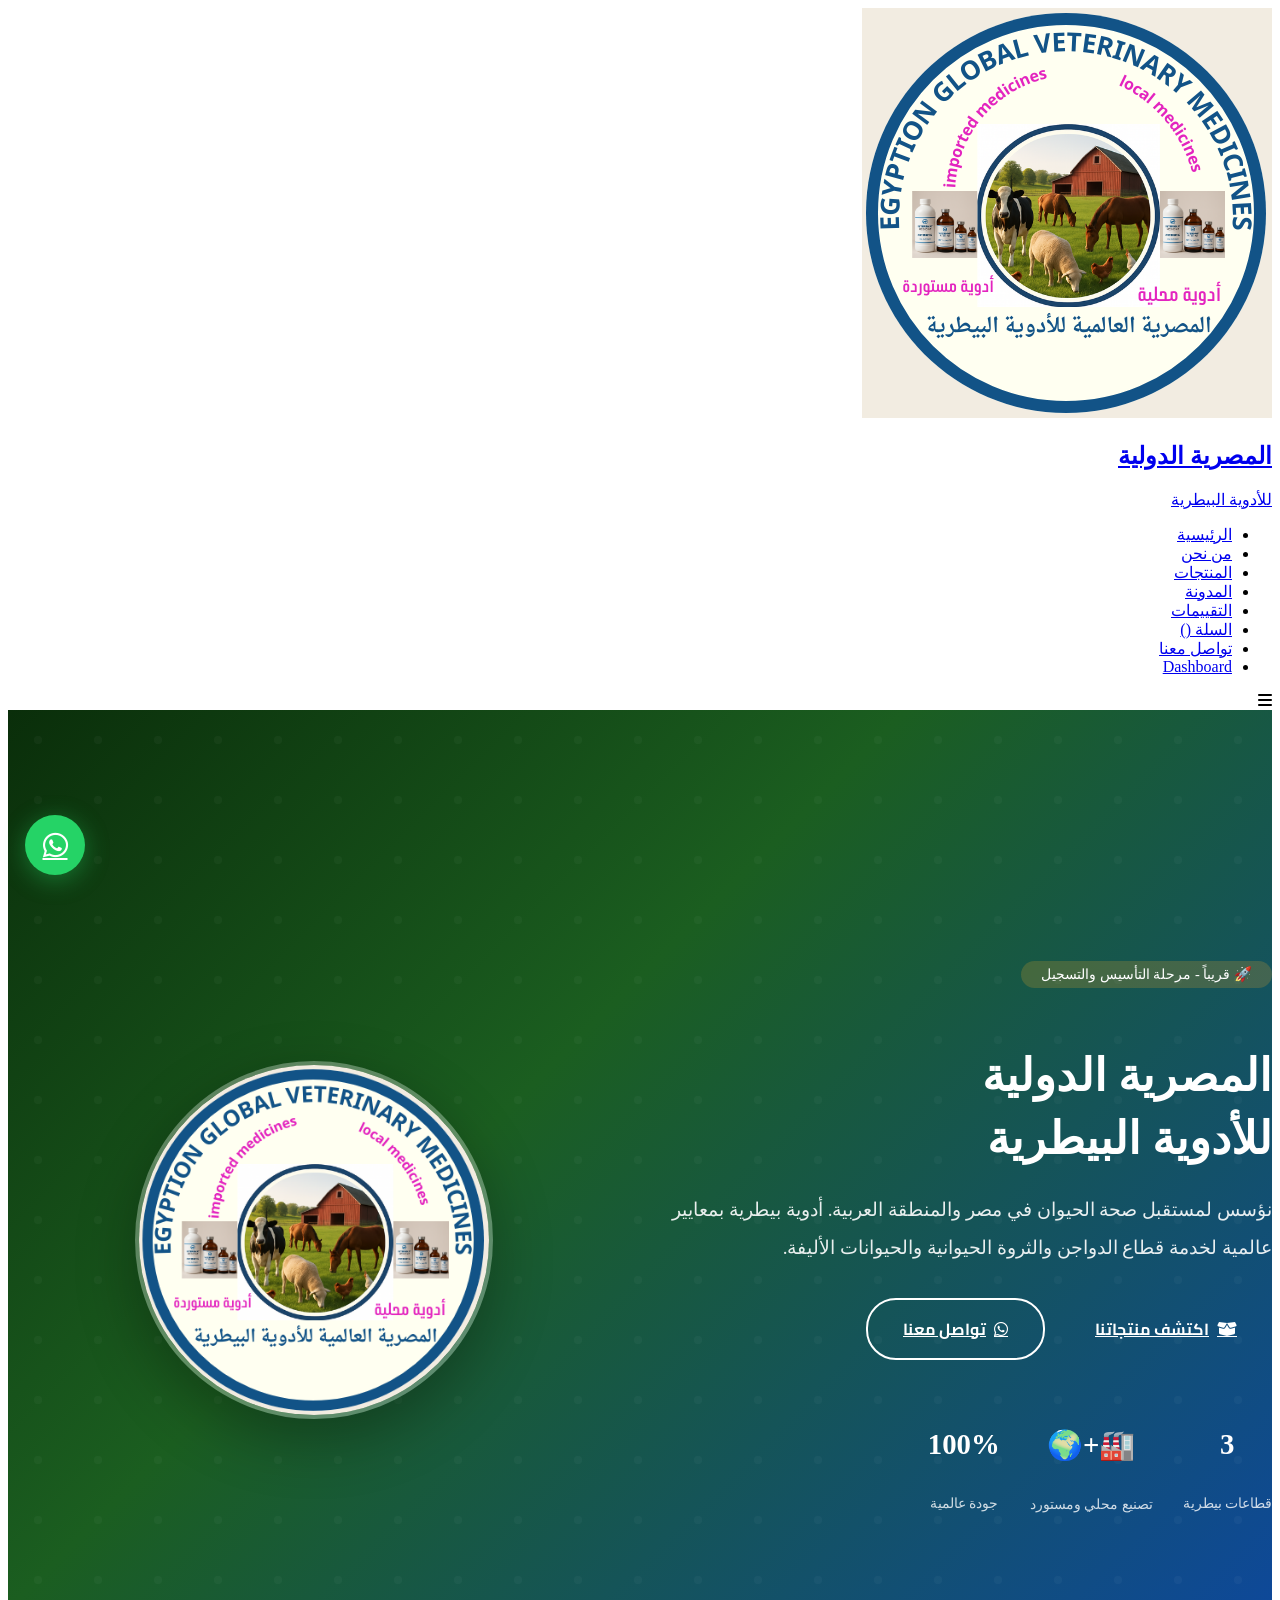
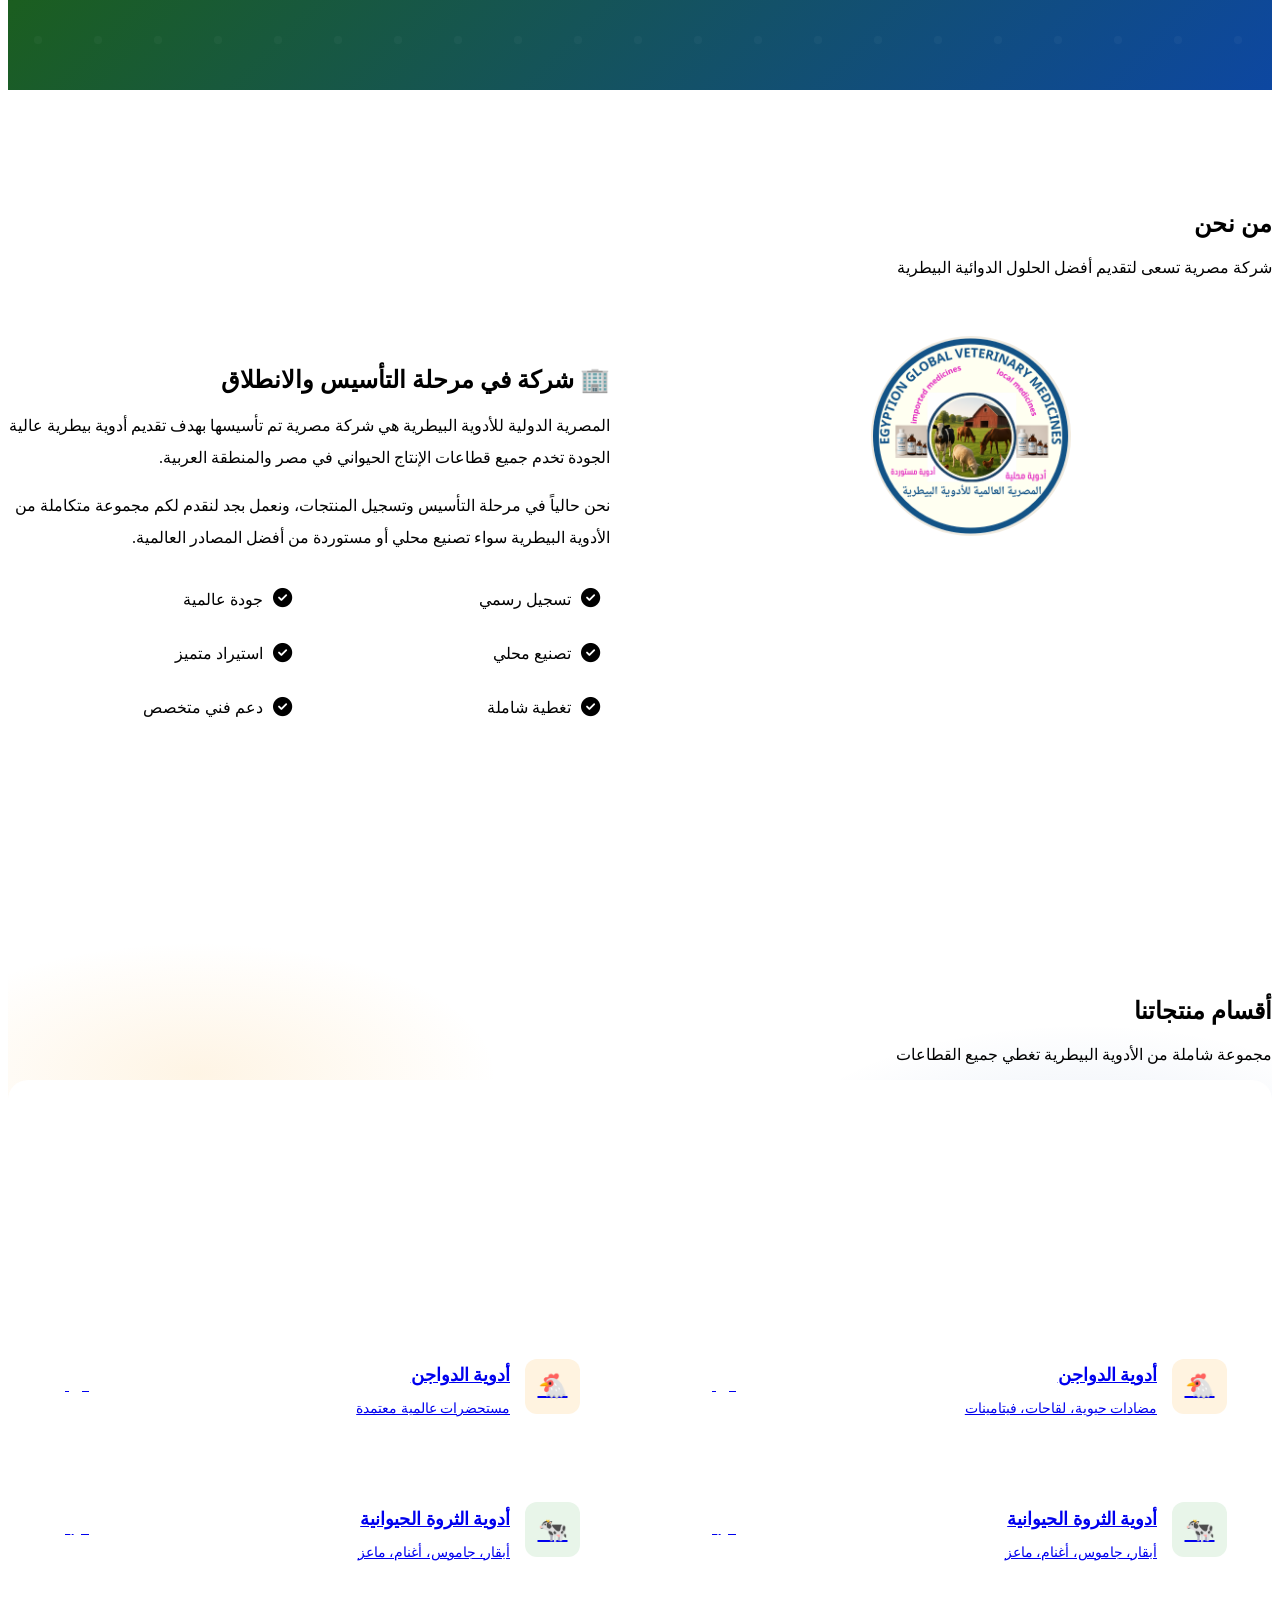
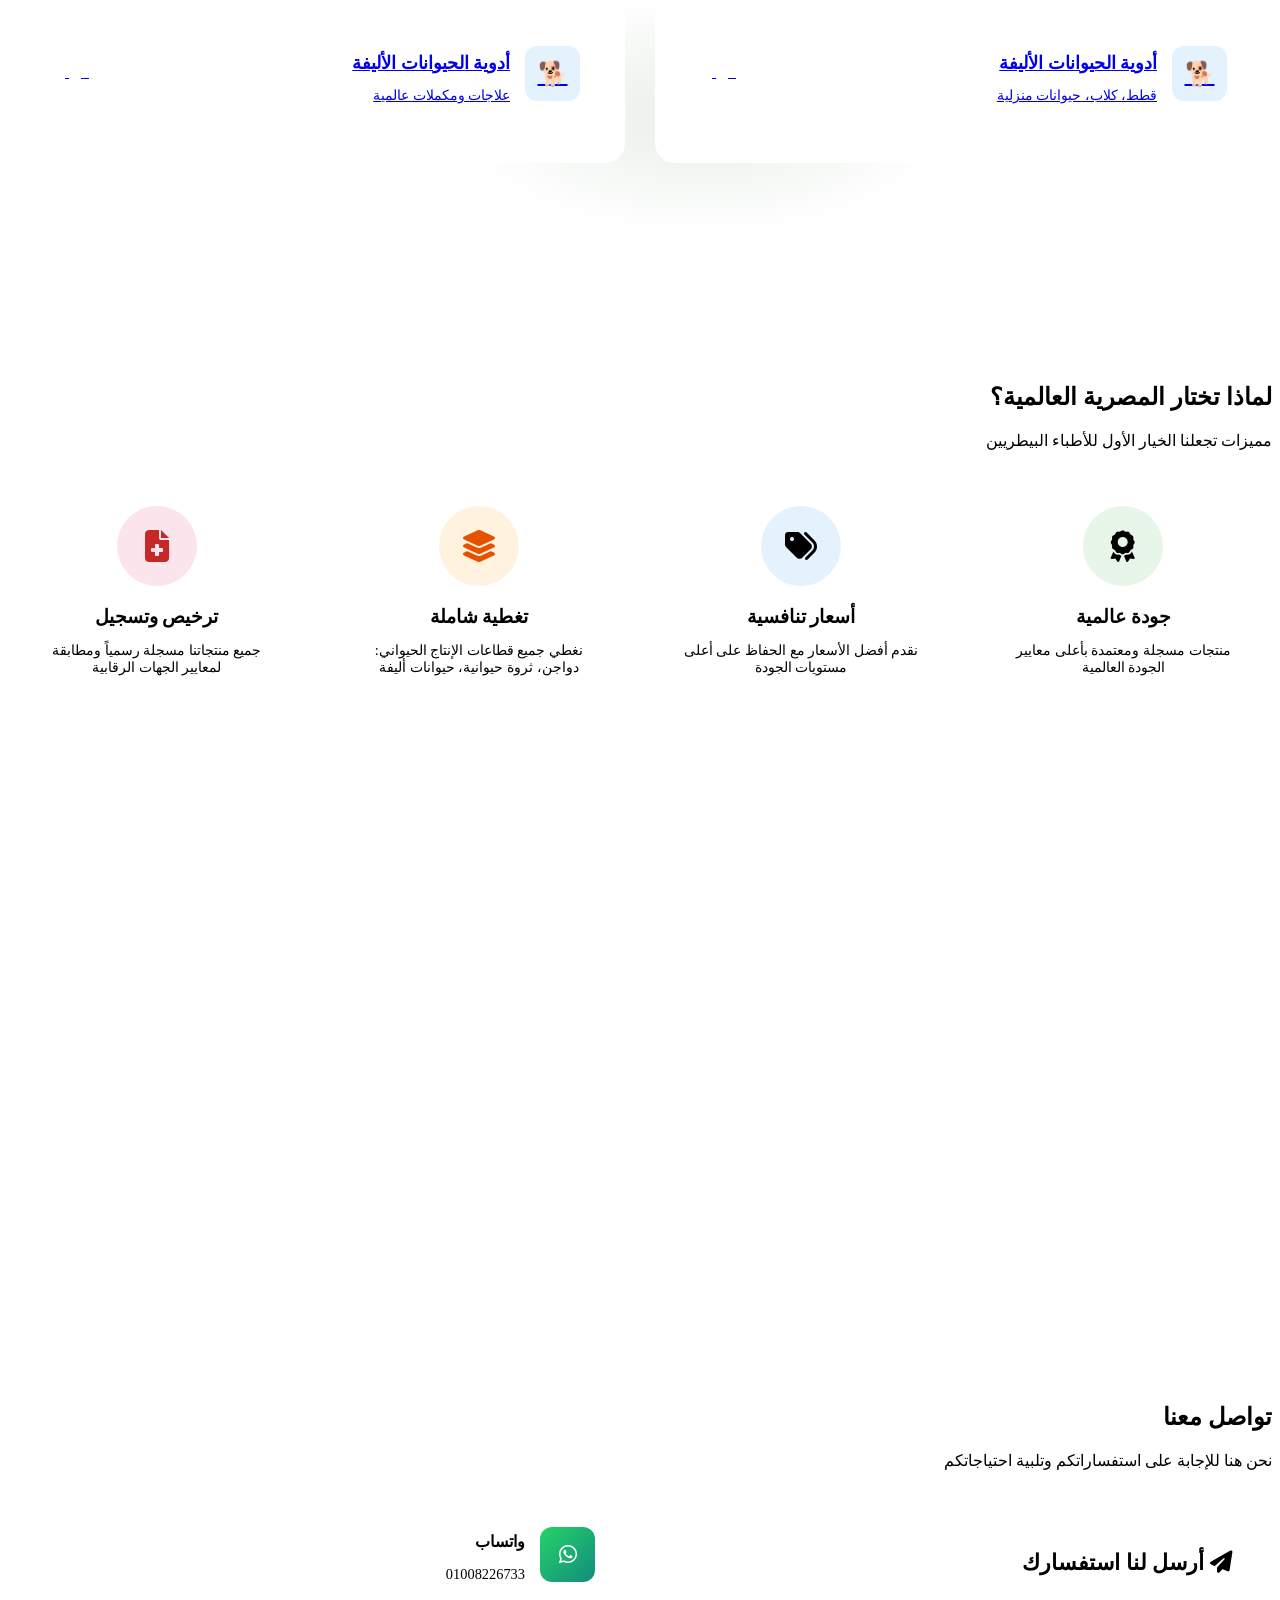
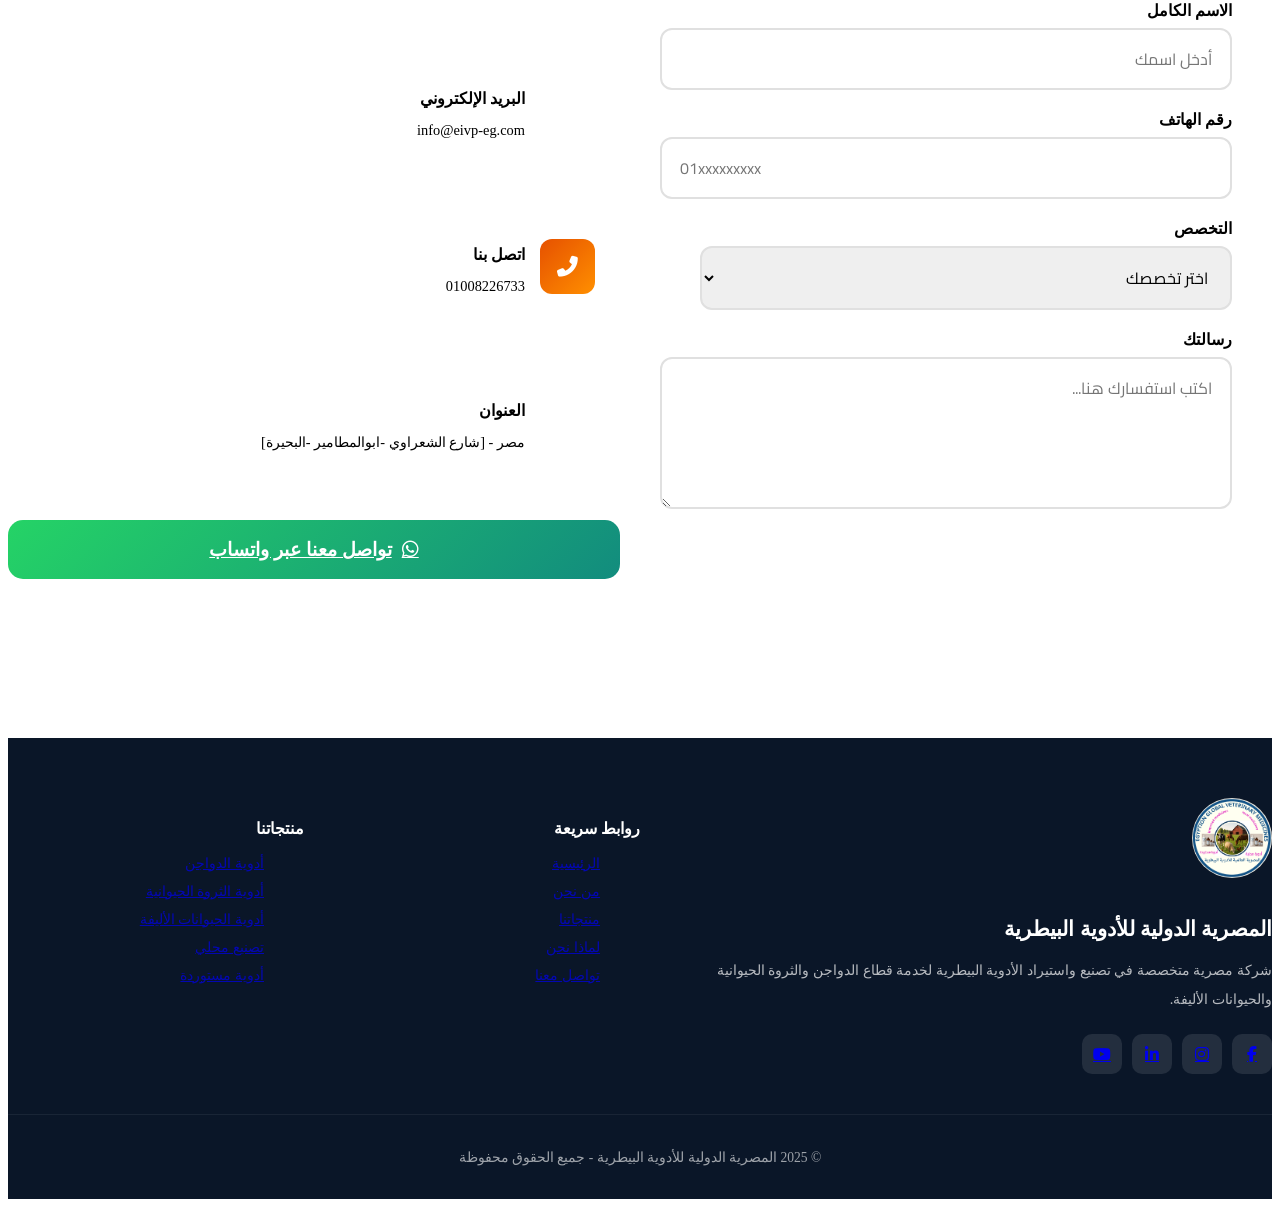
==== index.html @ ef8a7f65 "Add files via upload" ====
<!DOCTYPE html>
<html lang="ar" dir="rtl">
<head>
    <meta charset="UTF-8">
    <meta name="viewport" content="width=device-width, initial-scale=1.0, viewport-fit=cover">
    <title>المصرية الدولية للأدوية البيطرية</title>
    <link href="https://fonts.googleapis.com/css2?family=Cairo:wght@400;600;700;900&display=swap" rel="stylesheet">
    <link rel="stylesheet" href="https://cdnjs.cloudflare.com/ajax/libs/font-awesome/6.5.0/css/all.min.css">
    <!-- ارفع مع المشروع مجلد assets/ كاملاً (site.css + site.js) حتى يعمل الموقع على GitHub Pages -->
    <link rel="stylesheet" href="assets/site.css">
    <style>
        /* ===== البانر الرئيسي ===== */
        .hero {
            min-height: 100vh;
            background: linear-gradient(135deg, #0a2e0a 0%, #1B5E20 40%, #0D47A1 100%);
            display: flex;
            align-items: center;
            position: relative;
            overflow: hidden;
            padding-top: 80px;
        }

        .hero::before {
            content: '';
            position: absolute;
            top: 0;
            left: 0;
            width: 100%;
            height: 100%;
            background: url("data:image/svg+xml,%3Csvg width='60' height='60' viewBox='0 0 60 60' xmlns='http://www.w3.org/2000/svg'%3E%3Cg fill='none' fill-rule='evenodd'%3E%3Cg fill='%23ffffff' fill-opacity='0.03'%3E%3Ccircle cx='30' cy='30' r='4'/%3E%3C/g%3E%3C/g%3E%3C/svg%3E");
        }

        .hero .container {
            display: flex;
            align-items: center;
            justify-content: space-between;
            gap: 40px;
            position: relative;
            z-index: 2;
        }

        .hero-content {
            flex: 1;
            color: white;
        }

        .hero-badge {
            display: inline-block;
            background: rgba(249, 168, 37, 0.2);
            border: 1px solid var(--gold);
            color: var(--gold);
            padding: 5px 20px;
            border-radius: 25px;
            font-size: 0.9rem;
            margin-bottom: 20px;
            animation: fadeInUp 0.8s ease;
        }

        .hero-content h1 {
            font-size: 2.8rem;
            line-height: 1.4;
            margin-bottom: 20px;
            animation: fadeInUp 1s ease;
        }

        .hero-content h1 span {
            color: var(--gold);
        }

        .hero-content p {
            font-size: 1.2rem;
            opacity: 0.9;
            margin-bottom: 30px;
            line-height: 2;
            animation: fadeInUp 1.2s ease;
        }

        .hero-buttons {
            display: flex;
            gap: 15px;
            flex-wrap: wrap;
            animation: fadeInUp 1.4s ease;
        }

        .btn {
            padding: 14px 35px;
            border-radius: 30px;
            font-family: 'Cairo', sans-serif;
            font-weight: 700;
            font-size: 1rem;
            cursor: pointer;
            transition: all 0.3s ease;
            border: none;
            display: inline-flex;
            align-items: center;
            gap: 8px;
        }

        .btn-primary {
            background: linear-gradient(135deg, var(--gold), var(--gold-dark));
            color: white;
        }

        .btn-primary:hover {
            transform: translateY(-3px);
            box-shadow: 0 10px 30px rgba(249, 168, 37, 0.4);
        }

        .btn-outline {
            background: transparent;
            color: white;
            border: 2px solid white;
        }

        .btn-outline:hover {
            background: white;
            color: var(--primary);
        }

        .hero-image {
            flex: 1;
            display: flex;
            justify-content: center;
            animation: floatAnimation 3s ease-in-out infinite;
        }

        .hero-logo-img {
            width: 350px;
            height: 350px;
            border-radius: 50%;
            object-fit: cover;
            border: 4px solid rgba(255,255,255,0.3);
            box-shadow: 0 20px 60px rgba(0,0,0,0.3);
        }

        .hero-stats {
            display: flex;
            gap: 30px;
            margin-top: 40px;
            animation: fadeInUp 1.6s ease;
        }

        .stat-item {
            text-align: center;
        }

        .stat-item h3 {
            font-size: 1.8rem;
            color: var(--gold);
        }

        .stat-item p {
            font-size: 0.85rem;
            opacity: 0.8;
            margin: 0;
        }

        /* ===== من نحن ===== */
        .about {
            padding: 100px 0;
            background: var(--white);
        }

        .about-grid {
            display: grid;
            grid-template-columns: 1fr 1fr;
            gap: 60px;
            align-items: center;
        }

        .about-image {
            background: linear-gradient(135deg, var(--primary), var(--secondary));
            border-radius: 20px;
            padding: 40px;
            color: white;
            text-align: center;
            min-height: 400px;
            display: flex;
            flex-direction: column;
            align-items: center;
            justify-content: center;
        }

        .about-logo-img {
            width: 200px;
            height: 200px;
            border-radius: 50%;
            object-fit: cover;
            border: 3px solid rgba(255,255,255,0.5);
            margin-bottom: 20px;
        }

        .about-content h3 {
            font-size: 1.5rem;
            color: var(--primary);
            margin-bottom: 15px;
        }

        .about-content p {
            color: var(--gray-text);
            margin-bottom: 15px;
            line-height: 2;
        }

        .about-features {
            display: grid;
            grid-template-columns: 1fr 1fr;
            gap: 15px;
            margin-top: 25px;
        }

        .about-feature {
            display: flex;
            align-items: center;
            gap: 10px;
            padding: 10px;
            background: var(--light-bg);
            border-radius: 10px;
        }

        .about-feature i {
            color: var(--primary);
            font-size: 1.2rem;
        }

        /* ===== الأقسام الرئيسية ===== */
        .categories {
            padding: 100px 0;
            background: var(--light-bg);
            position: relative;
            overflow: hidden;
        }

        .categories::before {
            content: '';
            position: absolute;
            inset: 0;
            pointer-events: none;
            background:
                radial-gradient(500px 220px at 15% 20%, rgba(249,168,37,0.12), transparent 60%),
                radial-gradient(520px 240px at 85% 30%, rgba(13,71,161,0.10), transparent 62%),
                radial-gradient(420px 200px at 55% 85%, rgba(27,94,32,0.10), transparent 60%);
            opacity: 1;
        }

        .categories .container {
            position: relative;
            z-index: 2;
        }

        .categories-grid {
            display: grid;
            grid-template-columns: 1fr 1fr;
            gap: 30px;
        }

        .category-main {
            background: white;
            border-radius: 20px;
            overflow: hidden;
            box-shadow: var(--shadow);
            transition: transform 0.3s ease;
        }

        .category-main:hover {
            transform: translateY(-5px);
        }

        .category-header {
            padding: 30px;
            color: white;
            text-align: center;
        }

        .category-main:first-child .category-header {
            background: linear-gradient(135deg, var(--primary), var(--primary-light));
        }

        .category-main:last-child .category-header {
            background: linear-gradient(135deg, var(--secondary), var(--secondary-light));
        }

        .category-header i {
            font-size: 2.5rem;
            margin-bottom: 10px;
        }

        .category-header h3 {
            font-size: 1.5rem;
        }

        .category-header p {
            opacity: 0.9;
            font-size: 0.9rem;
        }

        .sub-categories {
            padding: 25px;
        }

        .sub-category {
            display: flex;
            align-items: center;
            gap: 15px;
            padding: 20px;
            margin-bottom: 15px;
            background: var(--light-bg);
            border-radius: 15px;
            transition: all 0.3s ease;
            cursor: pointer;
        }

        .sub-category:hover {
            background: white;
            box-shadow: 0 5px 15px rgba(0,0,0,0.08);
            transform: translateX(-5px);
        }

        .sub-category:last-child {
            margin-bottom: 0;
        }

        .sub-category-icon {
            width: 55px;
            height: 55px;
            border-radius: 12px;
            display: flex;
            align-items: center;
            justify-content: center;
            font-size: 1.5rem;
            flex-shrink: 0;
        }

        .sub-category:nth-child(1) .sub-category-icon {
            background: #FFF3E0;
            color: #E65100;
        }

        .sub-category:nth-child(2) .sub-category-icon {
            background: #E8F5E9;
            color: #2E7D32;
        }

        .sub-category:nth-child(3) .sub-category-icon {
            background: #E3F2FD;
            color: #1565C0;
        }

        .sub-category-info h4 {
            font-size: 1.1rem;
            color: var(--dark-text);
            margin-bottom: 3px;
        }

        .sub-category-info p {
            font-size: 0.85rem;
            color: var(--gray-text);
        }

        .sub-category-badge {
            margin-right: auto;
            background: var(--gold);
            color: white;
            padding: 3px 12px;
            border-radius: 15px;
            font-size: 0.75rem;
            font-weight: 700;
        }

        /* ===== لماذا تختارنا ===== */
        .why-us {
            padding: 100px 0;
            background: white;
        }

        .why-us-grid {
            display: grid;
            grid-template-columns: repeat(4, 1fr);
            gap: 25px;
        }

        .why-card {
            text-align: center;
            padding: 40px 25px;
            border-radius: 20px;
            background: var(--light-bg);
            transition: all 0.3s ease;
        }

        .why-card:hover {
            background: white;
            box-shadow: var(--shadow);
            transform: translateY(-10px);
        }

        .why-card-icon {
            width: 80px;
            height: 80px;
            margin: 0 auto 20px;
            border-radius: 50%;
            display: flex;
            align-items: center;
            justify-content: center;
            font-size: 2rem;
        }

        .why-card:nth-child(1) .why-card-icon {
            background: #E8F5E9;
            color: var(--primary);
        }

        .why-card:nth-child(2) .why-card-icon {
            background: #E3F2FD;
            color: var(--secondary);
        }

        .why-card:nth-child(3) .why-card-icon {
            background: #FFF3E0;
            color: #E65100;
        }

        .why-card:nth-child(4) .why-card-icon {
            background: #FCE4EC;
            color: #C62828;
        }

        .why-card h3 {
            margin-bottom: 10px;
            color: var(--dark-text);
        }

        .why-card p {
            color: var(--gray-text);
            font-size: 0.9rem;
        }

        /* ===== الرؤية والرسالة ===== */
        .vision {
            padding: 80px 0;
            background: linear-gradient(135deg, var(--primary) 0%, var(--secondary) 100%);
            color: white;
        }

        .vision-grid {
            display: grid;
            grid-template-columns: 1fr 1fr;
            gap: 40px;
        }

        .vision-card {
            background: rgba(255,255,255,0.1);
            backdrop-filter: blur(10px);
            border: 1px solid rgba(255,255,255,0.2);
            border-radius: 20px;
            padding: 40px;
            text-align: center;
        }

        .vision-card i {
            font-size: 3rem;
            margin-bottom: 15px;
            color: var(--gold);
        }

        .vision-card h3 {
            font-size: 1.5rem;
            margin-bottom: 15px;
        }

        .vision-card p {
            opacity: 0.9;
            line-height: 2;
        }

        /* ===== تواصل معنا ===== */
        .contact {
            padding: 100px 0;
            background: var(--light-bg);
        }

        .contact-grid {
            display: grid;
            grid-template-columns: 1fr 1fr;
            gap: 40px;
        }

        .contact-form {
            background: white;
            padding: 40px;
            border-radius: 20px;
            box-shadow: var(--shadow);
        }

        .contact-form h3 {
            margin-bottom: 25px;
            color: var(--primary);
            font-size: 1.4rem;
        }

        .form-group {
            margin-bottom: 20px;
        }

        .form-group label {
            display: block;
            margin-bottom: 8px;
            font-weight: 600;
            color: var(--dark-text);
        }

        .form-group input,
        .form-group textarea,
        .form-group select {
            width: 100%;
            padding: 14px 18px;
            border: 2px solid #E0E0E0;
            border-radius: 12px;
            font-family: 'Cairo', sans-serif;
            font-size: 1rem;
            transition: border-color 0.3s;
            outline: none;
        }

        .form-group input:focus,
        .form-group textarea:focus,
        .form-group select:focus {
            border-color: var(--primary);
        }

        .form-group textarea {
            height: 120px;
            resize: vertical;
        }

        .btn-submit {
            width: 100%;
            padding: 16px;
            background: linear-gradient(135deg, var(--primary), var(--primary-light));
            color: white;
            border: none;
            border-radius: 12px;
            font-family: 'Cairo', sans-serif;
            font-size: 1.1rem;
            font-weight: 700;
            cursor: pointer;
            transition: all 0.3s ease;
        }

        .btn-submit:hover {
            transform: translateY(-2px);
            box-shadow: 0 10px 25px rgba(27, 94, 32, 0.3);
        }

        .contact-info {
            display: flex;
            flex-direction: column;
            gap: 20px;
        }

        .contact-card {
            background: white;
            padding: 25px;
            border-radius: 15px;
            box-shadow: var(--shadow);
            display: flex;
            align-items: center;
            gap: 15px;
            transition: transform 0.3s;
        }

        .contact-card:hover {
            transform: translateX(-5px);
        }

        .contact-card-icon {
            width: 55px;
            height: 55px;
            border-radius: 12px;
            display: flex;
            align-items: center;
            justify-content: center;
            font-size: 1.3rem;
            color: white;
            flex-shrink: 0;
        }

        .contact-card:nth-child(1) .contact-card-icon {
            background: linear-gradient(135deg, #25D366, #128C7E);
        }

        .contact-card:nth-child(2) .contact-card-icon {
            background: linear-gradient(135deg, var(--secondary), var(--secondary-light));
        }

        .contact-card:nth-child(3) .contact-card-icon {
            background: linear-gradient(135deg, #E65100, #FF8F00);
        }

        .contact-card:nth-child(4) .contact-card-icon {
            background: linear-gradient(135deg, var(--primary), var(--primary-light));
        }

        .contact-card h4 {
            color: var(--dark-text);
            margin-bottom: 3px;
        }

        .contact-card p {
            color: var(--gray-text);
            font-size: 0.9rem;
        }

        .whatsapp-big-btn {
            display: flex;
            align-items: center;
            justify-content: center;
            gap: 10px;
            background: linear-gradient(135deg, #25D366, #128C7E);
            color: white;
            padding: 18px;
            border-radius: 15px;
            font-size: 1.2rem;
            font-weight: 700;
            margin-top: 10px;
            transition: all 0.3s;
        }

        .whatsapp-big-btn:hover {
            transform: translateY(-3px);
            box-shadow: 0 10px 25px rgba(37, 211, 102, 0.3);
        }

        /* ===== الفوتر ===== */
        .footer {
            background: #0a1628;
            color: white;
            padding: 60px 0 20px;
        }

        .footer-grid {
            display: grid;
            grid-template-columns: 2fr 1fr 1fr;
            gap: 40px;
            margin-bottom: 40px;
        }

        .footer-about h3 {
            color: var(--gold);
            margin-bottom: 15px;
            font-size: 1.3rem;
        }

        .footer-about p {
            opacity: 0.7;
            line-height: 2;
            font-size: 0.9rem;
        }

        .footer-logo-img {
            width: 80px;
            height: 80px;
            border-radius: 50%;
            object-fit: cover;
            border: 2px solid var(--gold);
            margin-bottom: 15px;
        }

        .footer-links h4 {
            color: var(--gold);
            margin-bottom: 15px;
        }

        .footer-links ul {
            list-style: none;
        }

        .footer-links li {
            margin-bottom: 10px;
        }

        .footer-links a {
            opacity: 0.7;
            transition: all 0.3s;
            font-size: 0.9rem;
        }

        .footer-links a:hover {
            opacity: 1;
            color: var(--gold);
            padding-right: 5px;
        }

        .footer-social {
            display: flex;
            gap: 10px;
            margin-top: 20px;
        }

        .footer-social a {
            width: 40px;
            height: 40px;
            border-radius: 10px;
            background: rgba(255,255,255,0.1);
            display: flex;
            align-items: center;
            justify-content: center;
            transition: all 0.3s;
        }

        .footer-social a:hover {
            background: var(--gold);
            transform: translateY(-3px);
        }

        .footer-bottom {
            text-align: center;
            padding-top: 20px;
            border-top: 1px solid rgba(255,255,255,0.1);
            opacity: 0.6;
            font-size: 0.85rem;
        }

        /* ===== زر الواتساب العائم ===== */
        .whatsapp-float {
            position: fixed;
            bottom: 25px;
            left: 25px;
            width: 60px;
            height: 60px;
            background: #25D366;
            border-radius: 50%;
            display: flex;
            align-items: center;
            justify-content: center;
            color: white;
            font-size: 1.8rem;
            box-shadow: 0 5px 25px rgba(37, 211, 102, 0.4);
            z-index: 999;
            animation: pulse 2s infinite;
            transition: transform 0.3s;
        }

        .whatsapp-float:hover {
            transform: scale(1.1);
        }

        /* ===== فافيكون ===== */
        /* ===== الأنيميشن ===== */
        @keyframes fadeInUp {
            from {
                opacity: 0;
                transform: translateY(30px);
            }
            to {
                opacity: 1;
                transform: translateY(0);
            }
        }

        @keyframes floatAnimation {
            0%, 100% { transform: translateY(0); }
            50% { transform: translateY(-20px); }
        }

        @keyframes pulse {
            0% { box-shadow: 0 0 0 0 rgba(37, 211, 102, 0.4); }
            70% { box-shadow: 0 0 0 15px rgba(37, 211, 102, 0); }
            100% { box-shadow: 0 0 0 0 rgba(37, 211, 102, 0); }
        }

        /* ===== Scroll Animation ===== */
        .animate-on-scroll {
            opacity: 0;
            transform: translateY(40px);
            transition: all 0.8s ease;
        }

        .animate-on-scroll.visible {
            opacity: 1;
            transform: translateY(0);
        }

        /* ===== الموبايل — النسخة المدمجة تظهر فقط تحت 768px ===== */
        @media (max-width: 768px) {
            .hero .container { flex-direction: column; gap: 30px; }
            .hero-content h1 { font-size: 2.2rem; }
            .hero-logo-img { width: 220px; height: 220px; }
            .about-grid, .categories-grid, .vision-grid, .contact-grid { grid-template-columns: 1fr; }
            .why-us-grid { grid-template-columns: 1fr; gap: 16px; }
            .hero { padding-top: 70px; min-height: auto; padding-bottom: 50px; }
            .hero-content h1 { font-size: 1.75rem; }
            .hero-content p { font-size: 1rem; }
            .hero-buttons { flex-direction: column; }
            .hero-buttons .btn { width: 100%; justify-content: center; }
            .hero-stats { flex-wrap: wrap; gap: 20px; justify-content: center; margin-top: 28px; }
            .hero-stats .stat-item h3 { font-size: 1.5rem; }
            .hero-logo-img { width: 180px; height: 180px; }
            .about, .categories, .why-us, .vision, .contact { padding: 60px 0; }
            .about-image { min-height: 320px; padding: 30px; }
            .about-logo-img { width: 140px; height: 140px; }
            .about-features { grid-template-columns: 1fr; }
            .why-us-grid { grid-template-columns: 1fr; }
            .why-card { padding: 28px 20px; }
            .section-title h2 { font-size: 1.6rem; }
            .contact-form { padding: 28px 20px; }
            .footer-grid { grid-template-columns: 1fr; gap: 28px; }
            .whatsapp-float { bottom: max(18px, env(safe-area-inset-bottom)); left: max(18px, env(safe-area-inset-left)); }
        }
        @media (max-width: 480px) {
            .hero-content h1 { font-size: 1.5rem; }
            .hero-stats { gap: 16px; }
            .category-header { padding: 24px 20px; }
            .category-header i { font-size: 2rem; }
            .sub-category { padding: 16px; flex-wrap: wrap; }
            .form-group input, .form-group textarea, .form-group select { padding: 12px 14px; font-size: 16px; }
        }
    </style>
    <!-- فافيكون اللوجو في تاب المتصفح -->
    <link rel="icon" type="image/png" href="logo.png">
</head>
<body>

    <!-- ===== النافبار ===== -->
    <nav class="navbar">
        <div class="container">
            <a href="index.html" class="logo">
                <img src="logo.png" alt="لوجو المصرية الدولية للأدوية البيطرية" class="logo-img">
                <div class="logo-text">
                    <h1>المصرية الدولية</h1>
                    <span>للأدوية البيطرية</span>
                </div>
            </a>
            <ul class="nav-links" id="navLinks">
                <li><a href="#home">الرئيسية</a></li>
                <li><a href="#about">من نحن</a></li>
                <li><a href="products.html">المنتجات</a></li>
                <li><a href="blog.html">المدونة</a></li>
                <li><a href="reviews.html">التقييمات</a></li>
                <li><a href="checkout.html" class="nav-cta">السلة (<span data-cart-count style="display:none"></span>)</a></li>
                <li><a href="contact.html">تواصل معنا</a></li>
                <li><a href="dashboard.html">Dashboard</a></li>
            </ul>
            <div class="hamburger" onclick="toggleMenu()">
                <i class="fas fa-bars"></i>
            </div>
        </div>
    </nav>

    <!-- ===== البانر الرئيسي ===== -->
    <section class="hero" id="home">
        <div class="container">
            <div class="hero-content">
                <div class="hero-badge">
                    🚀 قريباً - مرحلة التأسيس والتسجيل
                </div>
                <h1>
                    المصرية الدولية<br>
                    <span>للأدوية البيطرية</span>
                </h1>
                <p>
                    نؤسس لمستقبل صحة الحيوان في مصر والمنطقة العربية.
                    أدوية بيطرية بمعايير عالمية لخدمة قطاع الدواجن والثروة الحيوانية والحيوانات الأليفة.
                </p>
                <div class="hero-buttons">
                    <a href="#products" class="btn btn-primary">
                        <i class="fas fa-box-open"></i>
                        اكتشف منتجاتنا
                    </a>
                    <a href="#contact" class="btn btn-outline">
                        <i class="fab fa-whatsapp"></i>
                        تواصل معنا
                    </a>
                </div>
                <div class="hero-stats">
                    <div class="stat-item">
                        <h3>3</h3>
                        <p>قطاعات بيطرية</p>
                    </div>
                    <div class="stat-item">
                        <h3>🏭+🌍</h3>
                        <p>تصنيع محلي ومستورد</p>
                    </div>
                    <div class="stat-item">
                        <h3>100%</h3>
                        <p>جودة عالمية</p>
                    </div>
                </div>
            </div>
            <div class="hero-image">
                    <img src="logo.png" alt="لوجو المصرية الدولية للأدوية البيطرية" class="hero-logo-img">
            </div>
        </div>
    </section>

    <!-- ===== من نحن ===== -->
    <section class="about" id="about">
        <div class="container">
            <div class="section-title animate-on-scroll">
                <h2>من نحن</h2>
                <p>شركة مصرية تسعى لتقديم أفضل الحلول الدوائية البيطرية</p>
            </div>
            <div class="about-grid">
                <div class="about-image animate-on-scroll">
                    <!-- ✅ اللوجو في قسم من نحن -->
                    <img src="logo.png" alt="لوجو المصرية الدولية" class="about-logo-img">
                    <h2>المصرية الدولية</h2>
                    <p style="font-size: 1.2rem; opacity: 0.9;">للأدوية البيطرية</p>
                    <p style="margin-top: 15px; opacity: 0.8;">Egyptian International Veterinary Pharmaceuticals</p>
                </div>
                <div class="about-content animate-on-scroll">
                    <h3>🏢 شركة في مرحلة التأسيس والانطلاق</h3>
                    <p>
                        المصرية الدولية للأدوية البيطرية هي شركة مصرية تم تأسيسها بهدف تقديم
                        أدوية بيطرية عالية الجودة تخدم جميع قطاعات الإنتاج الحيواني في مصر والمنطقة العربية.
                    </p>
                    <p>
                        نحن حالياً في مرحلة التأسيس وتسجيل المنتجات، ونعمل بجد لنقدم لكم
                        مجموعة متكاملة من الأدوية البيطرية سواء تصنيع محلي أو مستوردة من أفضل المصادر العالمية.
                    </p>
                    <div class="about-features">
                        <div class="about-feature">
                            <i class="fas fa-check-circle"></i>
                            <span>تسجيل رسمي</span>
                        </div>
                        <div class="about-feature">
                            <i class="fas fa-check-circle"></i>
                            <span>جودة عالمية</span>
                        </div>
                        <div class="about-feature">
                            <i class="fas fa-check-circle"></i>
                            <span>تصنيع محلي</span>
                        </div>
                        <div class="about-feature">
                            <i class="fas fa-check-circle"></i>
                            <span>استيراد متميز</span>
                        </div>
                        <div class="about-feature">
                            <i class="fas fa-check-circle"></i>
                            <span>تغطية شاملة</span>
                        </div>
                        <div class="about-feature">
                            <i class="fas fa-check-circle"></i>
                            <span>دعم فني متخصص</span>
                        </div>
                    </div>
                </div>
            </div>
        </div>
    </section>

    <!-- ===== أقسام المنتجات ===== -->
    <section class="categories" id="products">
        <div class="container">
            <div class="section-title animate-on-scroll">
                <h2>أقسام منتجاتنا</h2>
                <p>مجموعة شاملة من الأدوية البيطرية تغطي جميع القطاعات</p>
            </div>
            <div class="categories-grid">
                <!-- تصنيع محلي -->
                <div class="category-main animate-on-scroll">
                    <div class="category-header">
                        <i class="fas fa-industry"></i>
                        <h3>أدوية تصنيع محلي</h3>
                        <p>صنع في مصر بمعايير عالمية</p>
                    </div>
                    <div class="sub-categories">
                        <a href="أدوية الدواجن محلي.html" class="sub-category">
                            <div class="sub-category-icon">🐔</div>
                            <div class="sub-category-info">
                                <h4>أدوية الدواجن</h4>
                                <p>مضادات حيوية، لقاحات، فيتامينات</p>
                            </div>
<span class="sub-category-badge">قريباً</span>
</a>
                        <a href="أدوية الثروة الحيوانية محلي.html" class="sub-category">
                            <div class="sub-category-icon">🐄</div>
                            <div class="sub-category-info">
                                <h4>أدوية الثروة الحيوانية</h4>
                                <p>أبقار، جاموس، أغنام، ماعز</p>
                            </div>
<span class="sub-category-badge">قريباً</span>
</a>
                        <a href="أدوية الحيوانات الأليفة محلي.html" class="sub-category">
                            <div class="sub-category-icon">🐕</div>
                            <div class="sub-category-info">
                                <h4>أدوية الحيوانات الأليفة</h4>
                                <p>قطط، كلاب، حيوانات منزلية</p>
                            </div>
<span class="sub-category-badge">قريباً</span>
</a>
                    </div>
                </div>

                <!-- مستورد -->
                <div class="category-main animate-on-scroll">
                    <div class="category-header">
                        <i class="fas fa-globe-americas"></i>
                        <h3>أدوية مستوردة</h3>
                        <p>من أفضل المصادر العالمية</p>
                    </div>
                    <div class="sub-categories">
                        <a href="أدوية الدواجن مستورد.html" class="sub-category">
                            <div class="sub-category-icon">🐔</div>
                            <div class="sub-category-info">
                                <h4>أدوية الدواجن</h4>
                                <p>مستحضرات عالمية معتمدة</p>
                            </div>
<span class="sub-category-badge">قريباً</span>
</a>
                        <a href="أدوية الثروة الحيوانية مستورد.html" class="sub-category">
                            <div class="sub-category-icon">🐄</div>
                            <div class="sub-category-info">
                                <h4>أدوية الثروة الحيوانية</h4>
                                <p>أبقار، جاموس، أغنام، ماعز</p>
                            </div>
<span class="sub-category-badge">قريباً</span>
</a>
                        <a href="أدوية الحيوانات الأليفة مستورد.html" class="sub-category">
                            <div class="sub-category-icon">🐕</div>
                            <div class="sub-category-info">
                                <h4>أدوية الحيوانات الأليفة</h4>
                                <p>علاجات ومكملات عالمية</p>
                            </div>
<span class="sub-category-badge">قريباً</span>
</a>
                    </div>
                </div>
            </div>
        </div>
    </section>

    <!-- ===== لماذا تختارنا ===== -->
    <section class="why-us" id="why-us">
        <div class="container">
            <div class="section-title animate-on-scroll">
                <h2>لماذا تختار المصرية العالمية؟</h2>
                <p>مميزات تجعلنا الخيار الأول للأطباء البيطريين</p>
            </div>
            <div class="why-us-grid">
                <div class="why-card animate-on-scroll">
                    <div class="why-card-icon">
                        <i class="fas fa-award"></i>
                    </div>
                    <h3>جودة عالمية</h3>
                    <p>منتجات مسجلة ومعتمدة بأعلى معايير الجودة العالمية</p>
                </div>
                <div class="why-card animate-on-scroll">
                    <div class="why-card-icon">
                        <i class="fas fa-tags"></i>
                    </div>
                    <h3>أسعار تنافسية</h3>
                    <p>نقدم أفضل الأسعار مع الحفاظ على أعلى مستويات الجودة</p>
                </div>
                <div class="why-card animate-on-scroll">
                    <div class="why-card-icon">
                        <i class="fas fa-layer-group"></i>
                    </div>
                    <h3>تغطية شاملة</h3>
                    <p>نغطي جميع قطاعات الإنتاج الحيواني: دواجن، ثروة حيوانية، حيوانات أليفة</p>
                </div>
                <div class="why-card animate-on-scroll">
                    <div class="why-card-icon">
                        <i class="fas fa-file-medical"></i>
                    </div>
                    <h3>ترخيص وتسجيل</h3>
                    <p>جميع منتجاتنا مسجلة رسمياً ومطابقة لمعايير الجهات الرقابية</p>
                </div>
            </div>
        </div>
    </section>

    <!-- ===== الرؤية والرسالة ===== -->
    <section class="vision">
        <div class="container">
            <div class="vision-grid">
                <div class="vision-card animate-on-scroll">
                    <i class="fas fa-eye"></i>
                    <h3>رؤيتنا</h3>
                    <p>
                        أن نكون الشركة الرائدة في مجال الأدوية البيطرية في مصر والمنطقة العربية،
                        ونساهم في تطوير قطاع الإنتاج الحيواني بتقديم حلول دوائية مبتكرة وفعالة.
                    </p>
                </div>
                <div class="vision-card animate-on-scroll">
                    <i class="fas fa-bullseye"></i>
                    <h3>رسالتنا</h3>
                    <p>
                        توفير أدوية بيطرية عالية الجودة بأسعار تنافسية، مع تقديم الدعم الفني
                        المتخصص للأطباء البيطريين والعاملين في مجال الإنتاج الحيواني.
                    </p>
                </div>
            </div>
        </div>
    </section>

    <!-- ===== تواصل معنا ===== -->
    <section class="contact" id="contact">
        <div class="container">
            <div class="section-title animate-on-scroll">
                <h2>تواصل معنا</h2>
                <p>نحن هنا للإجابة على استفساراتكم وتلبية احتياجاتكم</p>
            </div>
            <div class="contact-grid">
                <div class="contact-form animate-on-scroll">
                    <h3><i class="fas fa-paper-plane"></i> أرسل لنا استفسارك</h3>
                    <form id="contactForm" onsubmit="handleSubmit(event)">
                        <div class="form-group">
                            <label>الاسم الكامل</label>
                            <input type="text" placeholder="أدخل اسمك" required>
                        </div>
                        <div class="form-group">
                            <label>رقم الهاتف</label>
                            <input type="tel" placeholder="01xxxxxxxxx" required>
                        </div>
                        <div class="form-group">
                            <label>التخصص</label>
                            <select required>
                                <option value="">اختر تخصصك</option>
                                <option>طبيب بيطري</option>
                                <option>مربي دواجن</option>
                                <option>مربي ماشية</option>
                                <option>صاحب حيوانات أليفة</option>
                                <option>صيدلية بيطرية</option>
                                <option>موزع أدوية</option>
                                <option>أخرى</option>
                            </select>
                        </div>
                        <div class="form-group">
                            <label>رسالتك</label>
                            <textarea placeholder="اكتب استفسارك هنا..." required></textarea>
                        </div>
                        <button type="submit" class="btn-submit">
                            <i class="fas fa-paper-plane"></i>
                            إرسال الاستفسار
                        </button>
                    </form>
                </div>
                <div class="contact-info animate-on-scroll">
                    <div class="contact-card">
                        <div class="contact-card-icon">
                            <i class="fab fa-whatsapp"></i>
                        </div>
                        <div>
                            <h4>واتساب</h4>
                            <p>01008226733</p>
                        </div>
                    </div>
                    <div class="contact-card">
                        <div class="contact-card-icon">
                            <i class="fas fa-envelope"></i>
                        </div>
                        <div>
                            <h4>البريد الإلكتروني</h4>
                            <p>info@eivp-eg.com</p>
                        </div>
                    </div>
                    <div class="contact-card">
                        <div class="contact-card-icon">
                            <i class="fas fa-phone-alt"></i>
                        </div>
                        <div>
                            <h4>اتصل بنا</h4>
                            <p>01008226733</p>
                        </div>
                    </div>
                    <div class="contact-card">
                        <div class="contact-card-icon">
                            <i class="fas fa-map-marker-alt"></i>
                        </div>
                        <div>
                            <h4>العنوان</h4>
                            <p>مصر - [شارع الشعراوي -ابوالمطامير -البحيرة]</p>
                        </div>
                    </div>
                    <a href="https://wa.me/201008226733" target="_blank" class="whatsapp-big-btn">
                        <i class="fab fa-whatsapp"></i>
                        تواصل معنا عبر واتساب
                    </a>
                </div>
            </div>
        </div>
    </section>

    <!-- ===== الفوتر ===== -->
    <footer class="footer">
        <div class="container">
            <div class="footer-grid">
                <div class="footer-about">
                    <!-- ✅ اللوجو في الفوتر -->
                    <img src="logo.png" alt="لوجو" class="footer-logo-img">
                    <h3>المصرية الدولية للأدوية البيطرية</h3>
                    <p>
                        شركة مصرية متخصصة في تصنيع واستيراد الأدوية البيطرية
                        لخدمة قطاع الدواجن والثروة الحيوانية والحيوانات الأليفة.
                    </p>
                    <div class="footer-social">
                        <a href="#"><i class="fab fa-facebook-f"></i></a>
                        <a href="#"><i class="fab fa-instagram"></i></a>
                        <a href="#"><i class="fab fa-linkedin-in"></i></a>
                        <a href="#"><i class="fab fa-youtube"></i></a>
                    </div>
                </div>
                <div class="footer-links">
                    <h4>روابط سريعة</h4>
                    <ul>
                        <li><a href="#home">الرئيسية</a></li>
                        <li><a href="#about">من نحن</a></li>
                        <li><a href="#products">منتجاتنا</a></li>
                        <li><a href="#why-us">لماذا نحن</a></li>
                        <li><a href="#contact">تواصل معنا</a></li>
                    </ul>
                </div>
                <div class="footer-links">
                    <h4>منتجاتنا</h4>
                    <ul>
                        <li><a href="#">أدوية الدواجن</a></li>
                        <li><a href="#">أدوية الثروة الحيوانية</a></li>
                        <li><a href="#">أدوية الحيوانات الأليفة</a></li>
                        <li><a href="#">تصنيع محلي</a></li>
                        <li><a href="#">أدوية مستوردة</a></li>
                    </ul>
                </div>
            </div>
            <div class="footer-bottom">
                <p>© 2025 المصرية الدولية للأدوية البيطرية - جميع الحقوق محفوظة</p>
            </div>
        </div>
    </footer>

    <!-- ===== زر الواتساب العائم ===== -->
    <a href="https://wa.me/201008226733" target="_blank" class="whatsapp-float">
        <i class="fab fa-whatsapp"></i>
    </a>

    <script src="assets/site.js"></script>
    <script>
        // أنيميشن عند التمرير
        const observerOptions = {
            threshold: 0.1,
            rootMargin: '0px 0px -50px 0px'
        };

        const observer = new IntersectionObserver((entries) => {
            entries.forEach(entry => {
                if (entry.isIntersecting) {
                    entry.target.classList.add('visible');
                }
            });
        }, observerOptions);

        document.querySelectorAll('.animate-on-scroll').forEach(el => {
            observer.observe(el);
        });

        // إرسال النموذج (نموذج ثابت)
        function handleSubmit(e) {
            e.preventDefault();
            alert('✅ تم إرسال استفسارك بنجاح!\nسنتواصل معك في أقرب وقت.');
            e.target.reset();
        }
    </script>

</body>
</html>
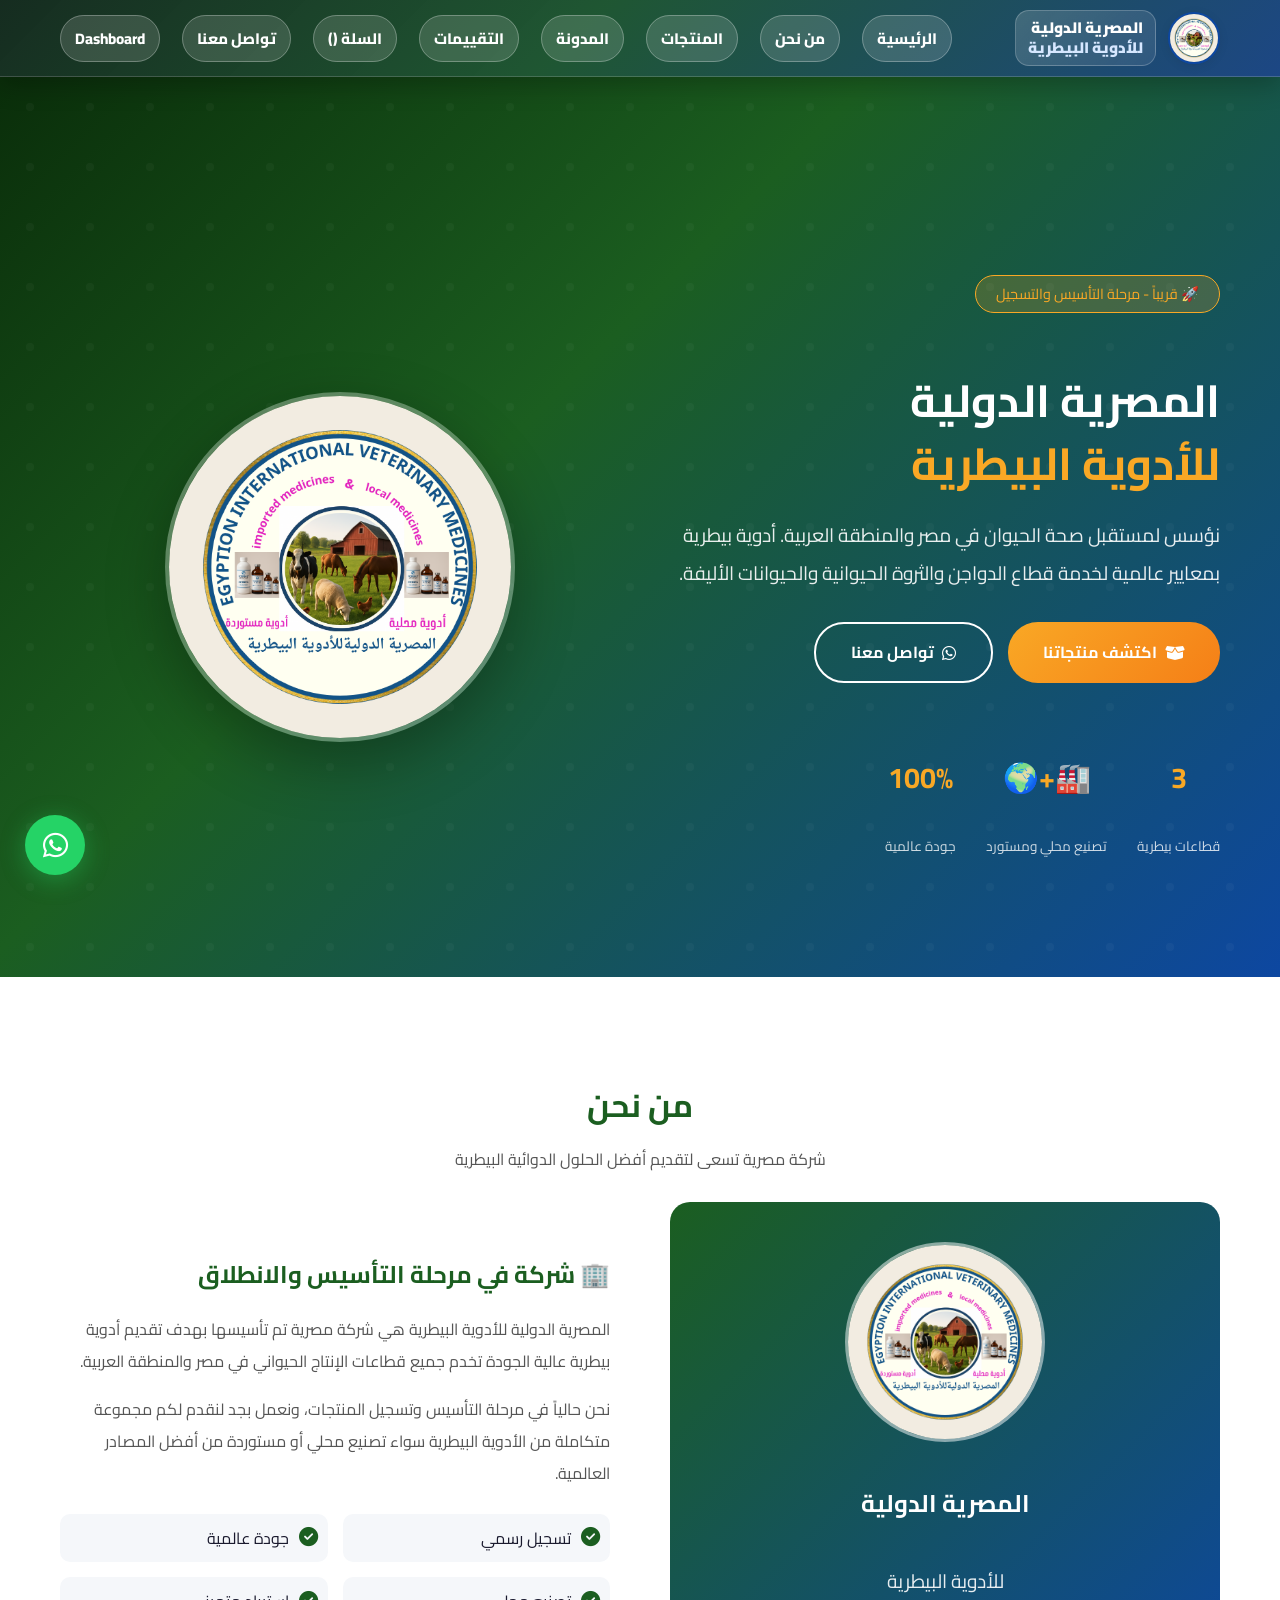
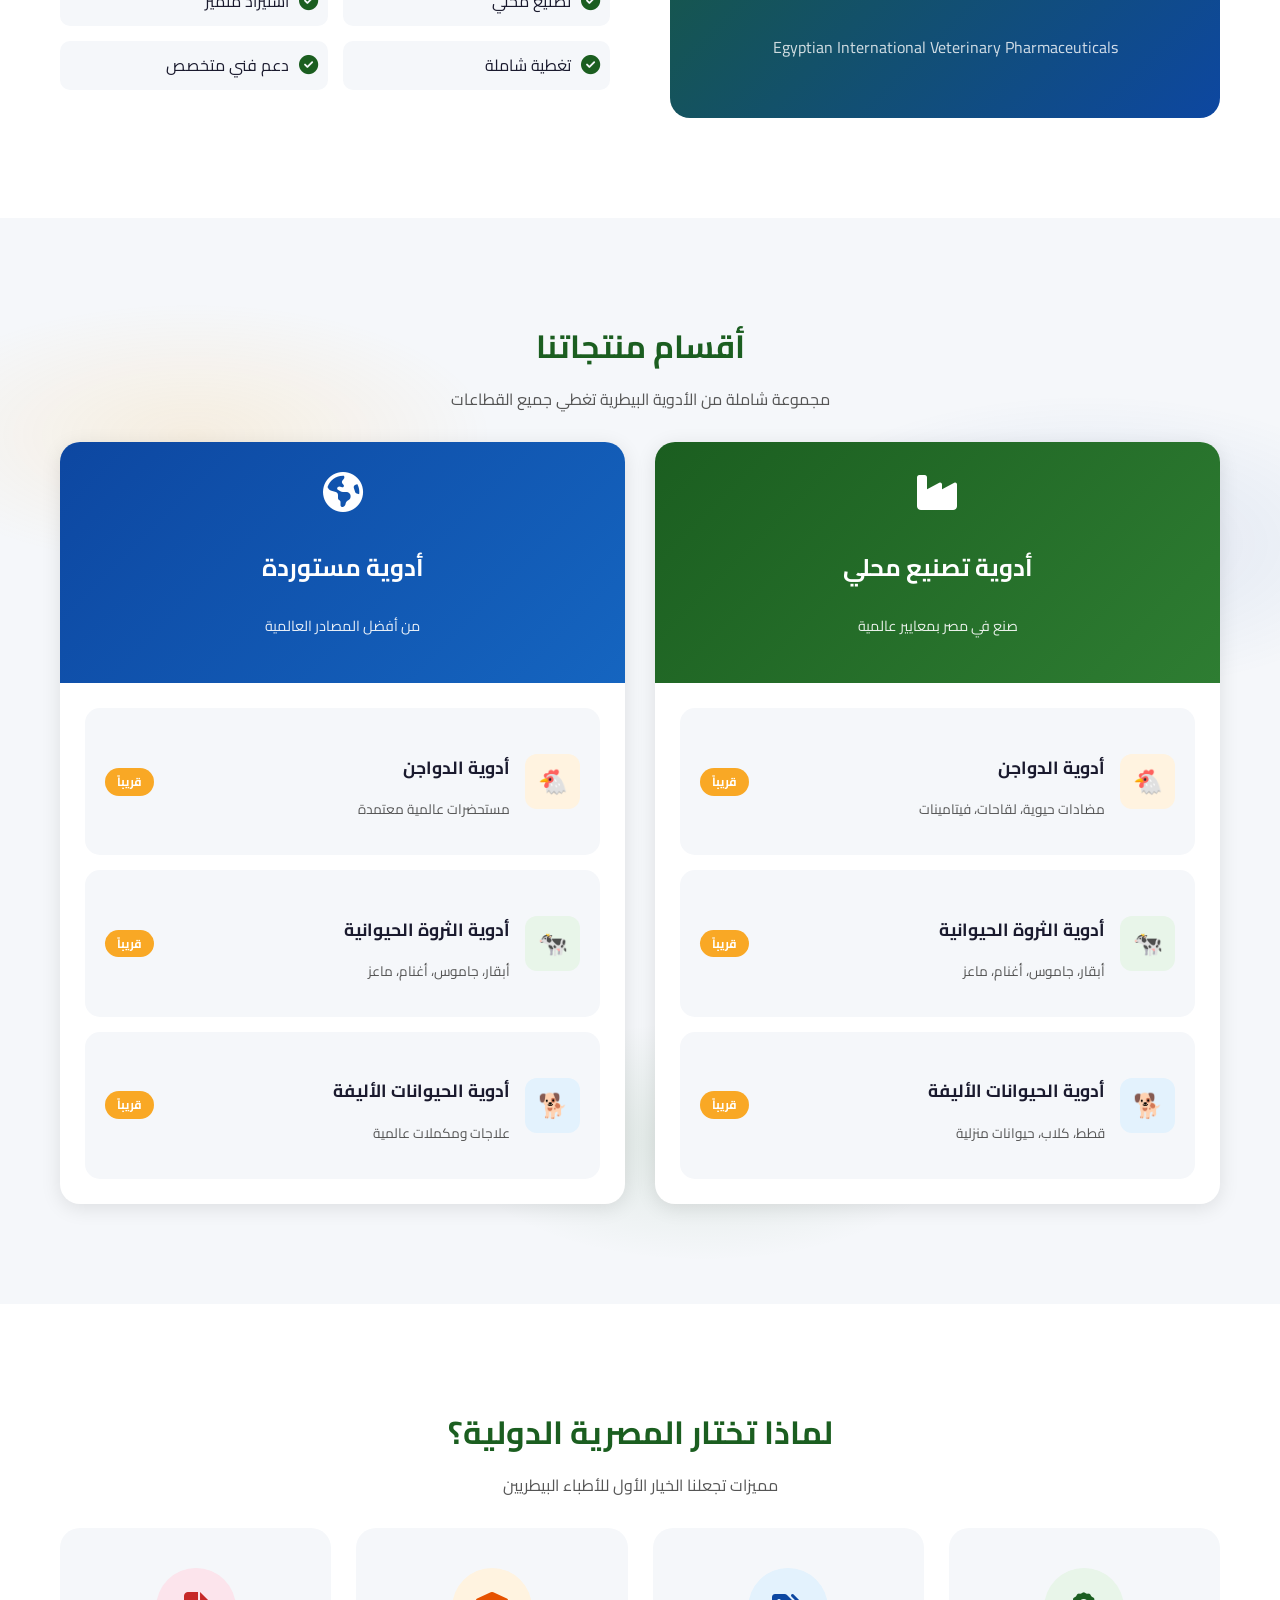
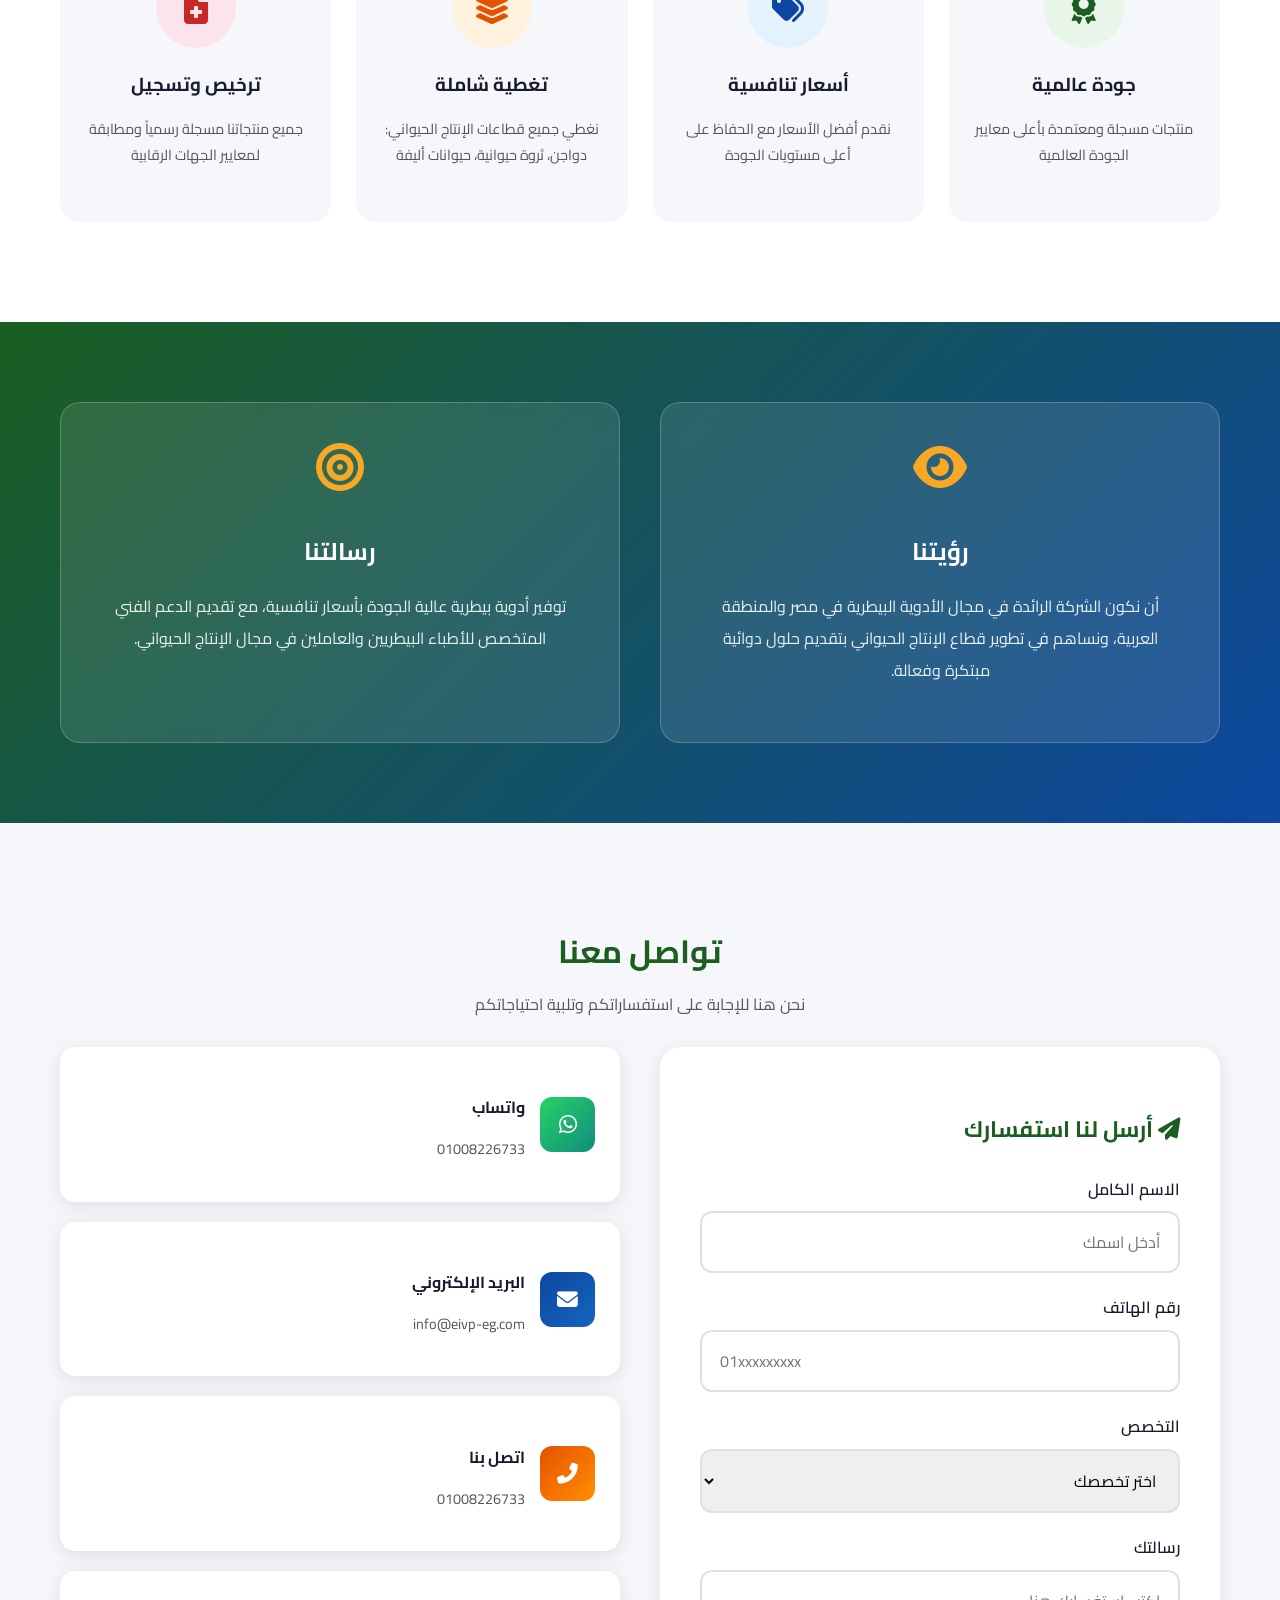
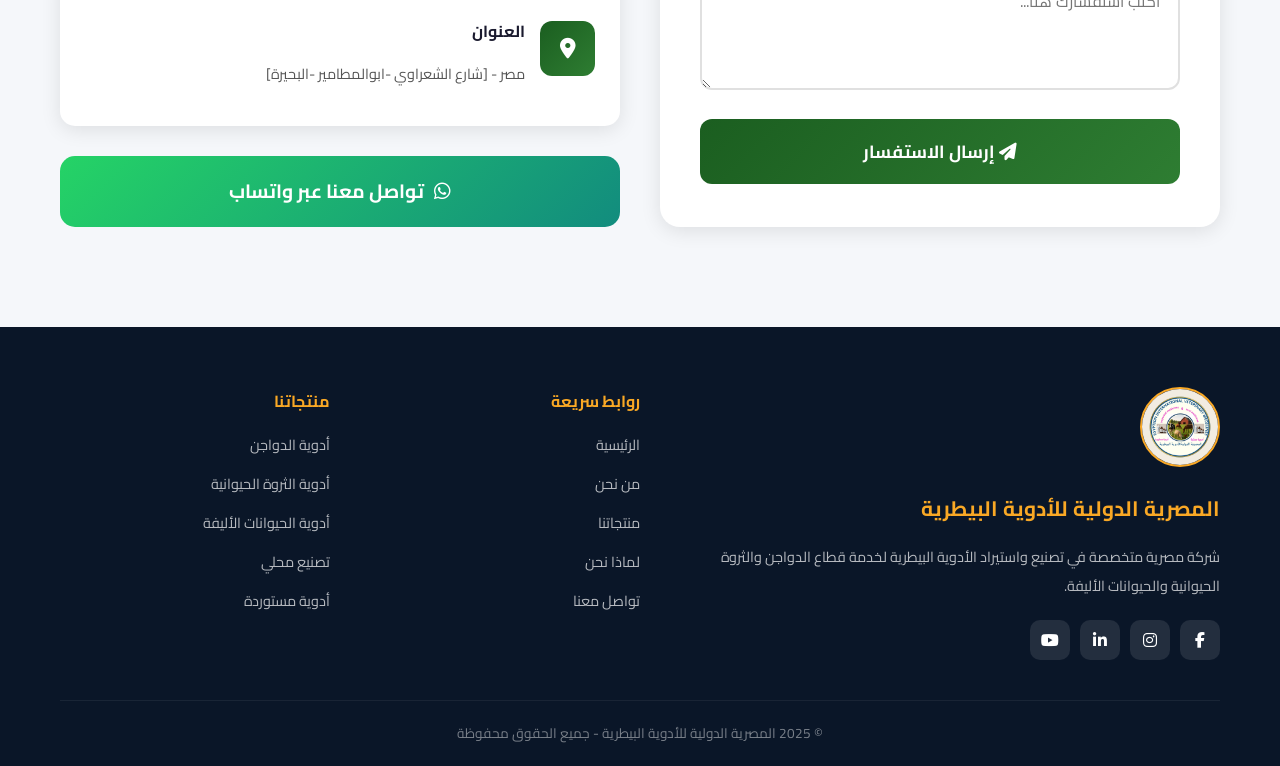
==== commit 3ae5fe2d: "تحديث وتعديل الملفات" ====
--- a/index.html
+++ b/index.html
@@ -1033,7 +1033,7 @@
     <section class="why-us" id="why-us">
         <div class="container">
             <div class="section-title animate-on-scroll">
-                <h2>لماذا تختار المصرية العالمية؟</h2>
+                <h2>لماذا تختار المصرية الدولية؟</h2>
                 <p>مميزات تجعلنا الخيار الأول للأطباء البيطريين</p>
             </div>
             <div class="why-us-grid">
--- a/assets/site.css
+++ b/assets/site.css
@@ -0,0 +1,394 @@
+:root{
+  --primary:#1B5E20;
+  --primary-light:#2E7D32;
+  --secondary:#0D47A1;
+  --secondary-light:#1565C0;
+  --gold:#F9A825;
+  --gold-dark:#F57F17;
+  --white:#fff;
+  --light-bg:#F5F7FA;
+  --dark-text:#1A1A2E;
+  --gray-text:#555;
+  --shadow:0 4px 20px rgba(0,0,0,.1);
+}
+*{box-sizing:border-box}
+html{scroll-behavior:smooth}
+body{
+  margin:0;
+  padding:0 env(safe-area-inset-right) 0 env(safe-area-inset-left);
+  font-family:'Cairo',system-ui,-apple-system,Segoe UI,Arial,sans-serif;
+  color:var(--dark-text);
+  line-height:1.8;
+  background:var(--light-bg);
+}
+a{text-decoration:none;color:inherit}
+.container{max-width:1200px;margin:0 auto;padding:0 20px}
+
+/* Navbar */
+.navbar{
+  position:sticky;
+  top:0;
+  z-index:1000;
+  padding-top:env(safe-area-inset-top);
+  background:linear-gradient(135deg, rgba(7,31,18,.94), rgba(12,72,33,.92) 45%, rgba(9,55,122,.92));
+  backdrop-filter:blur(14px);
+  box-shadow:0 8px 24px rgba(0,0,0,.24);
+  border-bottom:1px solid rgba(255,255,255,.18);
+}
+.navbar .container{position:relative;display:flex;justify-content:space-between;align-items:center;padding:10px 20px;gap:15px}
+.logo{display:flex;align-items:center;gap:12px}
+.logo-img{width:52px;height:52px;border-radius:50%;object-fit:cover;border:2px solid var(--secondary);box-shadow:0 2px 10px rgba(0,0,0,.1)}
+.logo-text{
+  padding:8px 12px;
+  border-radius:14px;
+  background:linear-gradient(135deg, rgba(255,255,255,.16), rgba(255,255,255,.08));
+  border:1px solid rgba(255,255,255,.22);
+}
+.logo-text h1{margin:0;font-size:.95rem;color:#fff;line-height:1.2;font-weight:900}
+.logo-text span{display:block;font-size:.95rem;color:#d6e7ff;font-weight:900;line-height:1.2;margin-top:2px}
+.nav-links{display:flex;list-style:none;gap:22px;margin:0;padding:0;align-items:center;flex-wrap:wrap;justify-content:flex-end}
+.nav-links a{
+  font-weight:800;
+  color:#fff;
+  font-size:.95rem;
+  opacity:1;
+  padding:8px 14px;
+  border-radius:999px;
+  background:rgba(255,255,255,.14);
+  border:1px solid rgba(255,255,255,.28);
+}
+.nav-links a:hover{
+  color:#fff;
+  background:rgba(255,255,255,.24);
+  border-color:rgba(255,255,255,.4);
+  opacity:1;
+}
+.nav-cta{background:linear-gradient(135deg,var(--gold),var(--gold-dark));color:#fff !important;padding:8px 16px;border-radius:999px;border:1px solid rgba(255,255,255,.35);box-shadow:none}
+.hamburger{display:none;font-size:1.5rem;cursor:pointer;color:#fff}
+
+/* Buttons */
+.btn{
+  padding:12px 18px;
+  border-radius:999px;
+  font-weight:800;
+  cursor:pointer;
+  transition:transform .2s ease, box-shadow .2s ease, opacity .2s ease;
+  border:none;
+  display:inline-flex;
+  align-items:center;
+  gap:8px;
+}
+.btn-primary{background:linear-gradient(135deg,var(--gold),var(--gold-dark));color:#fff}
+.btn-primary:hover{transform:translateY(-2px);box-shadow:0 10px 30px rgba(249,168,37,.35)}
+.btn-outline{background:transparent;color:var(--primary);border:2px solid rgba(27,94,32,.3)}
+.btn-outline:hover{border-color:var(--primary);transform:translateY(-2px)}
+.btn-block{display:flex;justify-content:center;width:100%}
+
+/* Page header */
+.page-hero{
+  padding:70px 0 40px;
+  background:linear-gradient(135deg,#0a2e0a 0%, var(--primary) 45%, var(--secondary) 100%);
+  color:#fff;
+}
+.page-hero h1{margin:0 0 8px;font-size:2.1rem;line-height:1.35}
+.page-hero p{margin:0;opacity:.9}
+.breadcrumbs{margin-top:12px;opacity:.85;font-weight:700;font-size:.95rem}
+.breadcrumbs a{opacity:.9}
+.breadcrumbs a:hover{opacity:1;text-decoration:underline}
+
+/* Cards + grids */
+.section{padding:60px 0;background:transparent}
+.section-title{text-align:center;margin-bottom:28px}
+.section-title h2{margin:0 0 10px;color:var(--primary);font-size:2rem}
+.section-title p{margin:0;color:var(--gray-text)}
+.grid{display:grid;grid-template-columns:repeat(12,1fr);gap:18px}
+/* السلة + تواصل معنا: عمودين واسعين (كانوا بدون span فيظهرون عموداً واحداً ضيقاً) */
+.page-split-layout .container{max-width:1360px;padding-left:24px;padding-right:24px}
+.page-split-layout .grid{gap:24px;align-items:start}
+.checkout-cart-col,
+.contact-form-col{grid-column:span 7;min-width:0}
+.checkout-form-col,
+.contact-aside-col{grid-column:span 5;min-width:0}
+@media (min-width:769px) and (max-width:1100px){
+  .checkout-cart-col,
+  .contact-form-col{grid-column:span 6}
+  .checkout-form-col,
+  .contact-aside-col{grid-column:span 6}
+}
+.card{
+  background:#fff;border-radius:18px;box-shadow:var(--shadow);padding:18px;
+}
+.card h3{margin:0 0 6px}
+.muted{color:var(--gray-text)}
+.pill{display:inline-flex;align-items:center;gap:8px;padding:6px 12px;border-radius:999px;background:rgba(249,168,37,.15);color:var(--gold-dark);font-weight:800;font-size:.85rem}
+
+/* Product cards */
+.product-card{grid-column:span 4}
+.product-img{
+  width:100%;
+  height:160px;
+  object-fit:cover;
+  border-radius:14px;
+  border:1px solid rgba(0,0,0,.06);
+  background:linear-gradient(135deg, rgba(27,94,32,.08), rgba(249,168,37,.12));
+  display:block;
+  margin-bottom:12px;
+}
+.product-fields{display:grid;gap:6px;margin:10px 0}
+.field-line{display:flex;gap:8px;flex-wrap:wrap}
+.field-label{font-weight:900;color:var(--dark-text)}
+.field-value{color:var(--gray-text);font-weight:700}
+.product-meta{display:flex;gap:10px;flex-wrap:wrap;margin:10px 0}
+.kv{display:flex;gap:8px;align-items:center;background:var(--light-bg);padding:8px 10px;border-radius:12px;font-weight:800;font-size:.9rem}
+.kv span{font-weight:700;color:var(--gray-text)}
+.kv.kv-final-price{
+  border:1px solid rgba(13,71,161,.22);
+  background:linear-gradient(135deg, rgba(232,245,233,.75), rgba(227,242,253,.9));
+}
+.kv.kv-final-price .kv-final-price-value{
+  color:var(--secondary);
+  font-weight:900;
+  margin-right:2px;
+}
+.stars{color:var(--gold)}
+
+/* Product editor (for editable products) */
+.product-editor{
+  display:grid;
+  gap:10px;
+  margin-bottom:12px;
+}
+.editor-top{
+  display:flex;
+  gap:12px;
+  align-items:flex-start;
+}
+.editor-preview-wrap{
+  display:flex;
+  flex-direction:column;
+  gap:10px;
+  align-items:center;
+}
+.editor-upload-btn{
+  width:140px;
+  justify-content:center;
+}
+.editor-preview{
+  width:140px;
+  height:110px;
+  object-fit:cover;
+  border-radius:14px;
+  border:1px solid rgba(0,0,0,.06);
+  background:linear-gradient(135deg, rgba(27,94,32,.08), rgba(249,168,37,.12));
+}
+.product-editor label{
+  font-weight:900;
+  color:var(--dark-text);
+  font-size:.92rem;
+}
+.product-editor input,
+.product-editor textarea{
+  width:100%;
+  padding:12px 14px;
+  border:2px solid #e0e0e0;
+  border-radius:12px;
+  font-family:inherit;
+  font-size:1rem;
+  background:#fff;
+  color:var(--dark-text);
+}
+.product-editor input:focus,
+.product-editor textarea:focus{
+  border-color:var(--primary);
+  outline:none;
+}
+.product-editor textarea{
+  min-height:70px;
+  resize:vertical;
+}
+.discounted-line{
+  display:flex;
+  justify-content:space-between;
+  align-items:center;
+  gap:12px;
+  background:var(--light-bg);
+  padding:12px 14px;
+  border-radius:12px;
+  font-weight:900;
+}
+.discounted-line .discounted-price{
+  color:var(--secondary);
+}
+.editor-actions{
+  display:flex;
+  gap:10px;
+  flex-wrap:wrap;
+}
+.editor-actions .btn{
+  padding:12px 16px;
+  border-radius:14px;
+}
+
+/* Blog */
+.blog-editor label{
+  display:block;
+  font-weight:900;
+  color:var(--dark-text);
+  margin-bottom:8px;
+}
+.blog-editor input,
+.blog-editor textarea{
+  width:100%;
+  padding:12px 14px;
+  border:2px solid #e0e0e0;
+  border-radius:12px;
+  font-family:inherit;
+  font-size:1rem;
+  outline:none;
+}
+.blog-editor input:focus,
+.blog-editor textarea:focus{
+  border-color:var(--primary);
+}
+.blog-editor-grid{
+  display:grid;
+  grid-template-columns:repeat(12,1fr);
+  gap:12px;
+}
+.blog-editor-grid > div:nth-child(1){grid-column:span 6}
+.blog-editor-grid > div:nth-child(2){grid-column:span 3}
+.blog-editor-grid > div:nth-child(3){grid-column:span 3}
+.blog-editor-grid > div:nth-child(4){grid-column:span 12}
+.blog-cover{
+  display:flex;
+  gap:14px;
+  align-items:flex-start;
+  margin-top:12px;
+  flex-wrap:wrap;
+}
+.blog-cover-preview-wrap{
+  width:240px;
+  display:flex;
+  flex-direction:column;
+  gap:10px;
+}
+.blog-cover-preview{
+  width:100%;
+  height:140px;
+  object-fit:cover;
+  border-radius:14px;
+  border:1px solid rgba(0,0,0,.06);
+  background:linear-gradient(135deg, rgba(27,94,32,.08), rgba(249,168,37,.12));
+}
+.blog-editor-actions{
+  display:flex;
+  gap:10px;
+  flex-wrap:wrap;
+  margin-top:14px;
+}
+.blog-list{
+  display:grid;
+  gap:12px;
+}
+.blog-item{
+  background:var(--light-bg);
+  border-radius:16px;
+  padding:14px;
+}
+.blog-item-actions{
+  display:flex;
+  gap:10px;
+  flex-wrap:wrap;
+  margin-top:10px;
+}
+.blog-post-cover{
+  width:100%;
+  max-height:320px;
+  object-fit:cover;
+  border-radius:16px;
+  border:1px solid rgba(0,0,0,.06);
+  margin-bottom:14px;
+}
+
+/* Footer */
+.footer{background:#0a1628;color:#fff;padding:55px 0 20px}
+.footer-grid{display:grid;grid-template-columns:2fr 1fr 1fr;gap:36px;margin-bottom:36px}
+.footer-logo-img{width:70px;height:70px;border-radius:50%;object-fit:cover;border:2px solid var(--gold);margin-bottom:10px}
+.footer h3,.footer h4{margin:0 0 12px;color:var(--gold)}
+.footer p{margin:0;opacity:.75}
+.footer-links ul{list-style:none;margin:0;padding:0}
+.footer-links li{margin:8px 0}
+.footer-links a{opacity:.75}
+.footer-links a:hover{opacity:1;color:var(--gold);padding-right:4px}
+.footer-bottom{text-align:center;padding-top:18px;border-top:1px solid rgba(255,255,255,.1);opacity:.65;font-size:.9rem}
+
+/* Floating whatsapp */
+.whatsapp-float{
+  position:fixed;bottom:22px;left:22px;
+  width:58px;height:58px;border-radius:50%;
+  background:#25D366;color:#fff;display:flex;align-items:center;justify-content:center;
+  box-shadow:0 5px 25px rgba(37,211,102,.35);
+  z-index:999;
+}
+
+/* Responsive */
+@media (max-width: 992px){
+  .product-card{grid-column:span 6}
+  .blog-editor-grid > div:nth-child(1){grid-column:span 12}
+  .blog-editor-grid > div:nth-child(2),
+  .blog-editor-grid > div:nth-child(3){grid-column:span 6}
+}
+@media (max-width: 768px){
+  .container{padding:0 16px}
+  .navbar .container{padding:12px 16px}
+  .nav-links{
+    display:none;
+    position:absolute;
+    top:100%;
+    right:0;
+    left:0;
+    width:100%;
+    background:linear-gradient(135deg, #0a2e0a 0%, var(--primary) 45%, var(--secondary) 100%);
+    flex-direction:column;
+    flex-wrap:nowrap;
+    justify-content:flex-start;
+    padding:20px 16px;
+    box-shadow:0 14px 34px rgba(0,0,0,.28);
+    gap:8px;
+  }
+  .nav-links.active{display:flex}
+  .nav-links a{padding:14px 18px;font-size:1rem;min-height:48px;display:flex;align-items:center}
+  .hamburger{display:flex;align-items:center;justify-content:center;min-width:48px;min-height:48px}
+  .logo-img{width:44px;height:44px}
+  .logo-text h1,.logo-text span{font-size:.85rem}
+  .page-hero{padding:50px 0 32px}
+  .page-hero h1{font-size:1.5rem}
+  .page-hero p{font-size:.9rem}
+  .section{padding:40px 0}
+  .section-title h2{font-size:1.5rem}
+  .product-card{grid-column:span 12}
+  .grid > .card,
+  .checkout-cart-col,
+  .checkout-form-col,
+  .contact-form-col,
+  .contact-aside-col{grid-column:span 12}
+  .footer-grid{grid-template-columns:1fr;gap:28px}
+  .whatsapp-float{
+    width:54px;height:54px;
+    bottom:max(16px,env(safe-area-inset-bottom));
+    left:max(16px,env(safe-area-inset-left));
+  }
+  .btn{padding:14px 20px;min-height:48px}
+  .blog-editor-grid > div:nth-child(2),
+  .blog-editor-grid > div:nth-child(3){grid-column:span 12}
+  .blog-cover-preview-wrap{width:100%;max-width:200px}
+}
+@media (max-width: 600px){
+  .product-meta,.field-line,.kv{flex-wrap:wrap}
+  .form-grid-2{grid-template-columns:1fr !important}
+}
+@media (max-width: 480px){
+  .container{padding:0 14px}
+  .page-hero h1{font-size:1.3rem}
+  .section-title h2{font-size:1.35rem}
+}
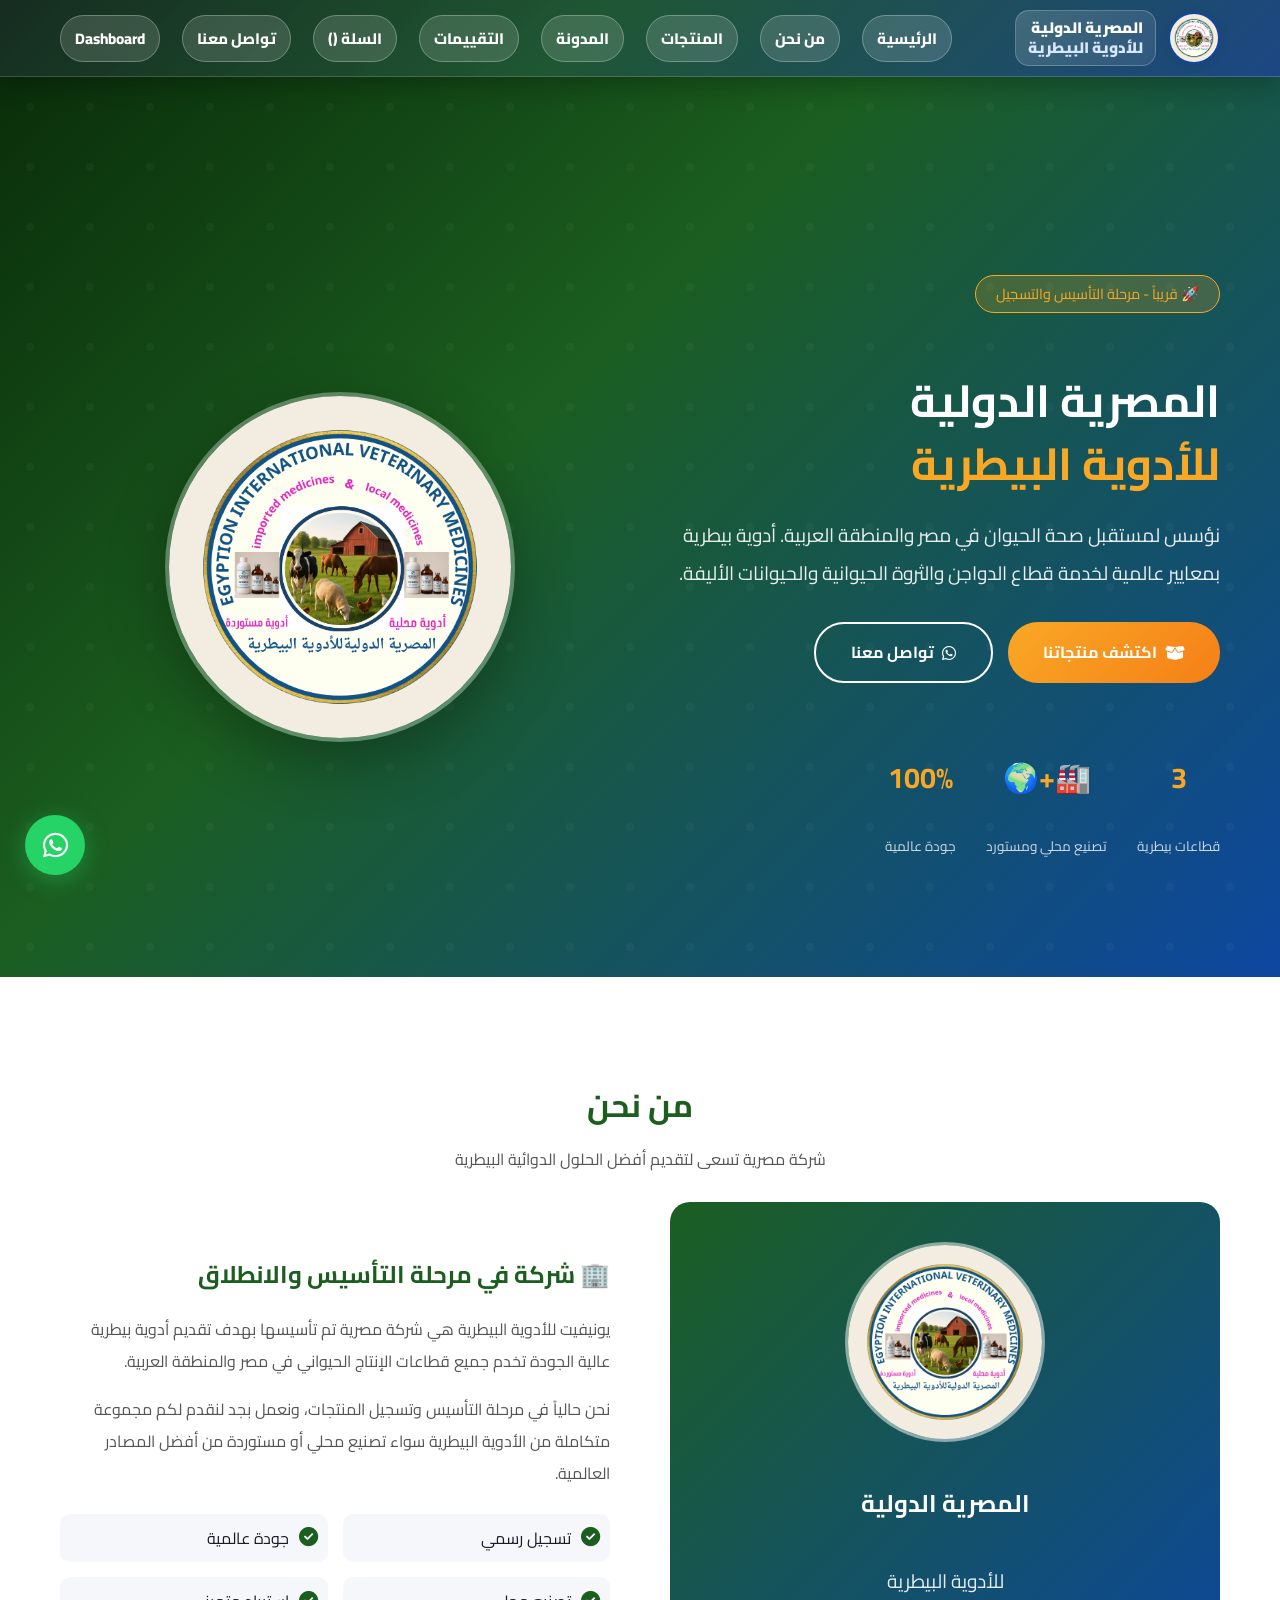
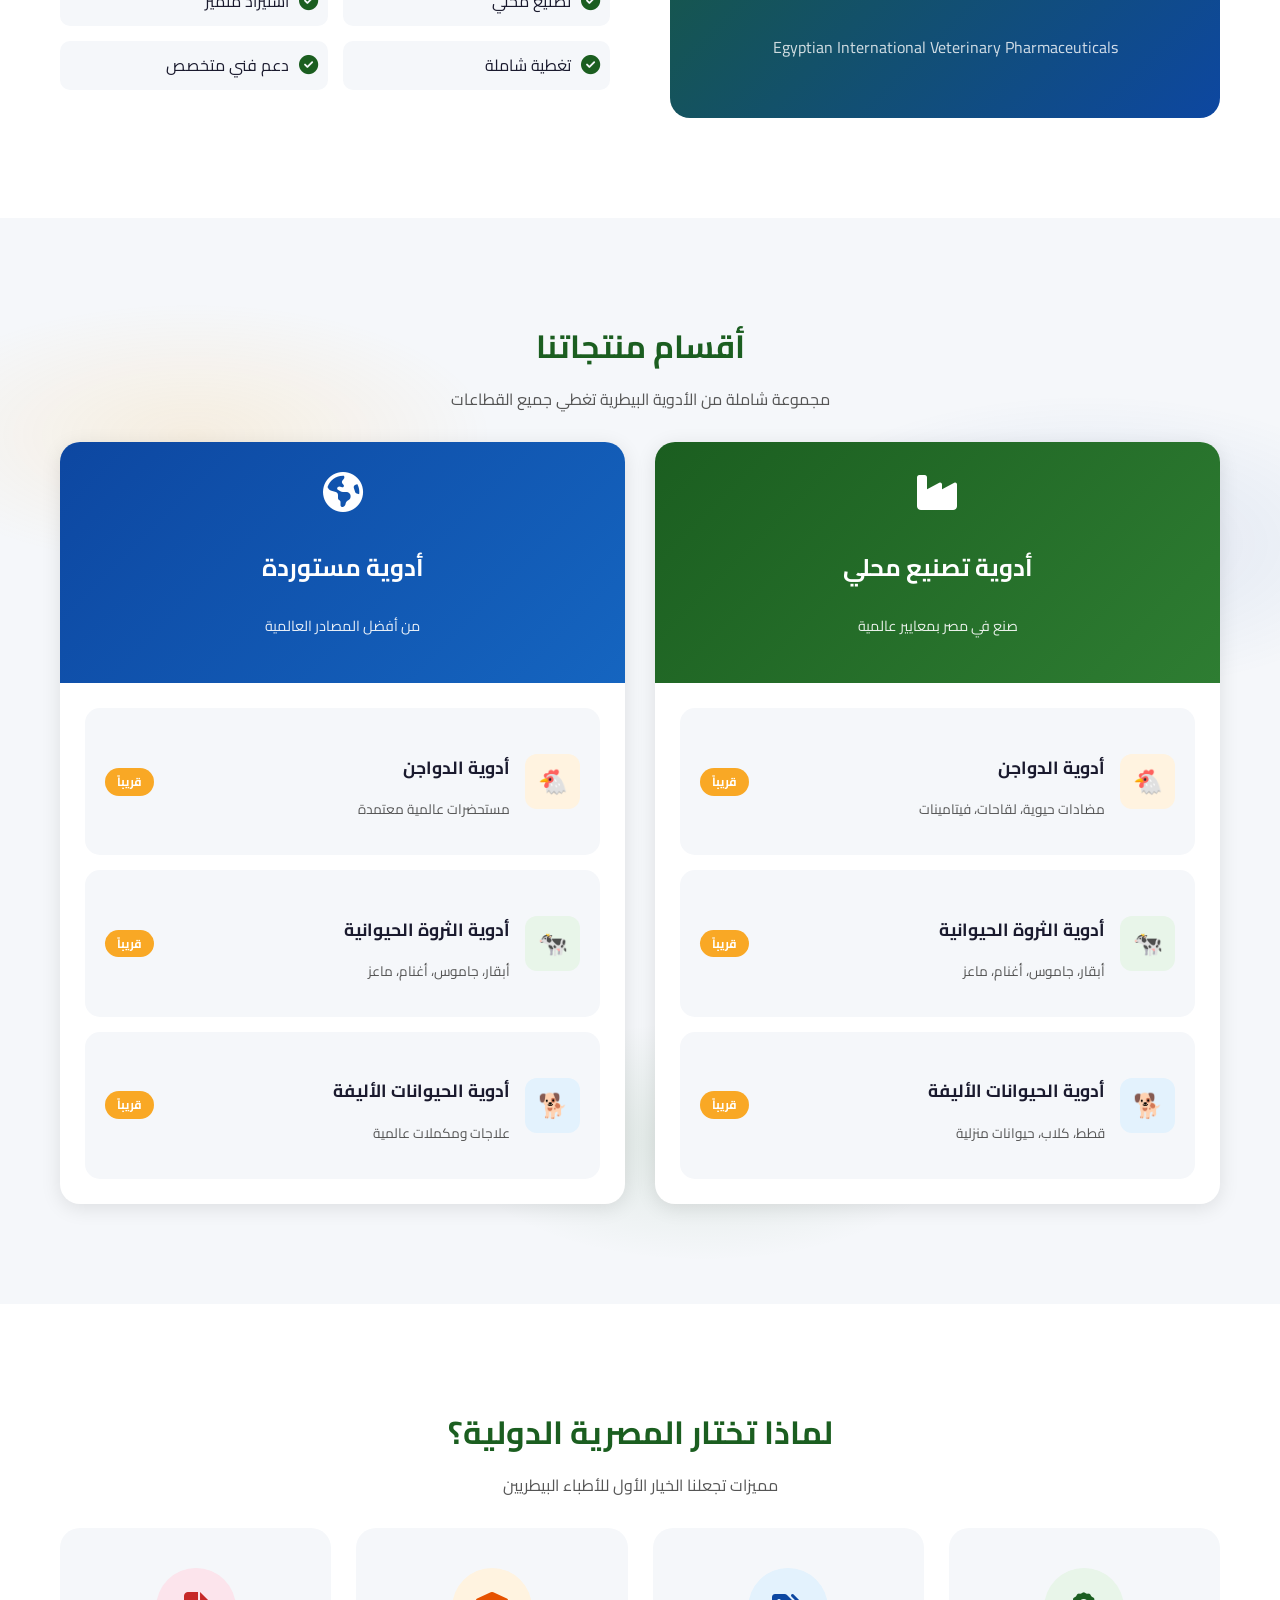
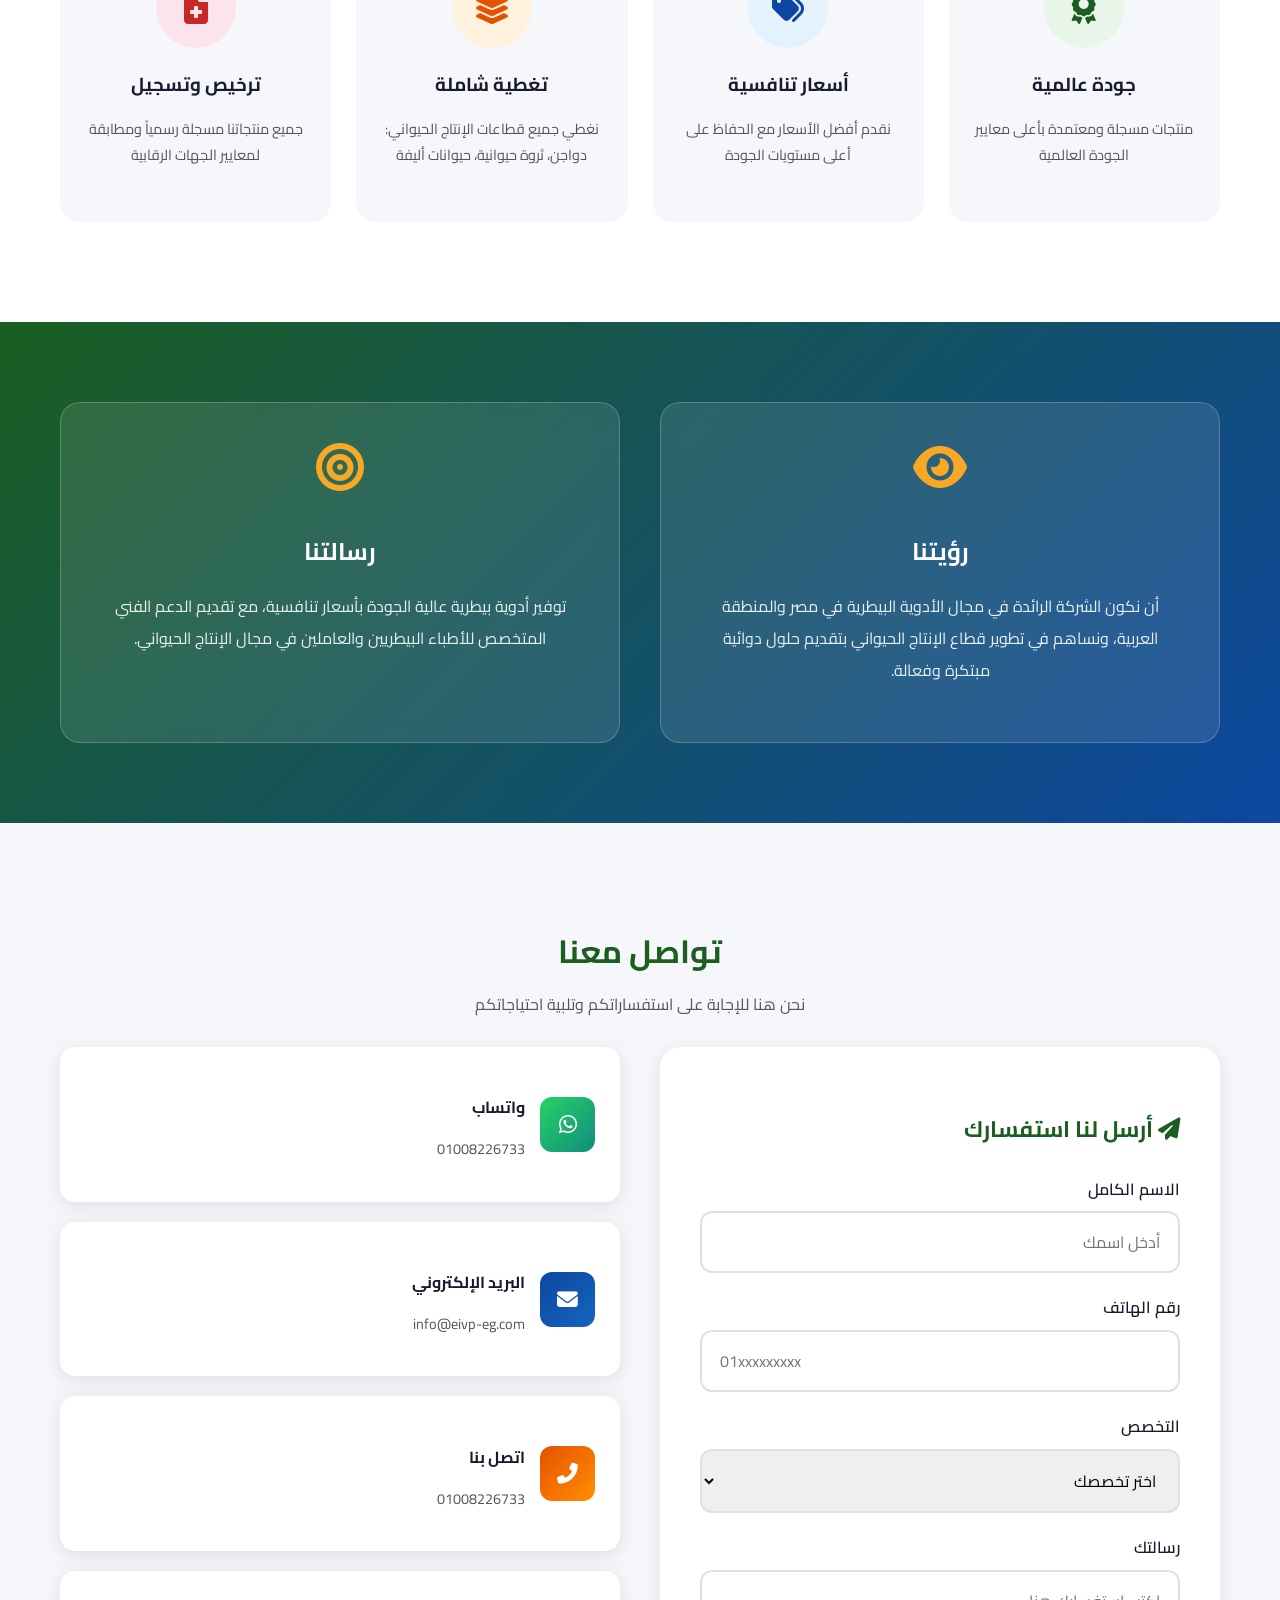
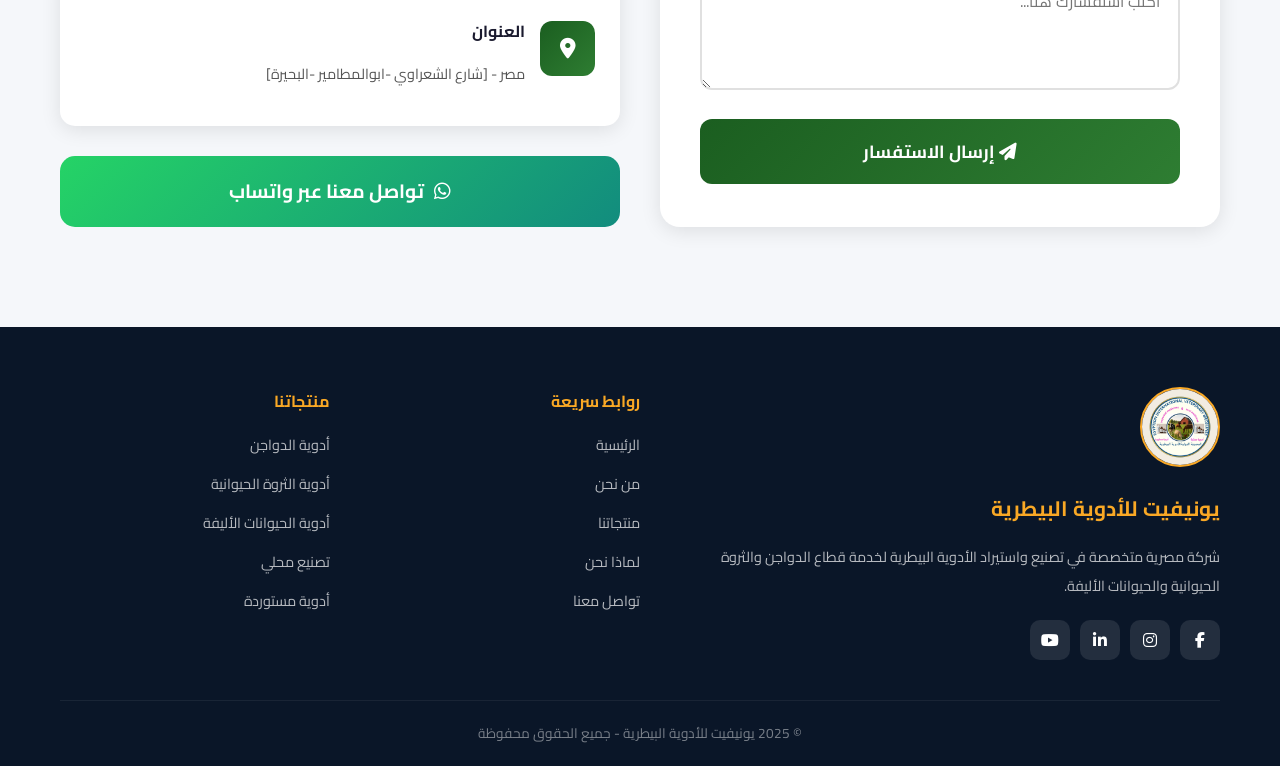
==== commit 169b0b2b: "Rename company to Univet" ====
--- a/index.html
+++ b/index.html
@@ -3,7 +3,7 @@
 <head>
     <meta charset="UTF-8">
     <meta name="viewport" content="width=device-width, initial-scale=1.0, viewport-fit=cover">
-    <title>المصرية الدولية للأدوية البيطرية</title>
+    <title>يونيفيت للأدوية البيطرية</title>
     <link href="https://fonts.googleapis.com/css2?family=Cairo:wght@400;600;700;900&display=swap" rel="stylesheet">
     <link rel="stylesheet" href="https://cdnjs.cloudflare.com/ajax/libs/font-awesome/6.5.0/css/all.min.css">
     <!-- ارفع مع المشروع مجلد assets/ كاملاً (site.css + site.js) حتى يعمل الموقع على GitHub Pages -->
@@ -824,7 +824,7 @@
     <nav class="navbar">
         <div class="container">
             <a href="index.html" class="logo">
-                <img src="logo.png" alt="لوجو المصرية الدولية للأدوية البيطرية" class="logo-img">
+                <img src="logo.png" alt="لوجو يونيفيت للأدوية البيطرية" class="logo-img">
                 <div class="logo-text">
                     <h1>المصرية الدولية</h1>
                     <span>للأدوية البيطرية</span>
@@ -887,7 +887,7 @@
                 </div>
             </div>
             <div class="hero-image">
-                    <img src="logo.png" alt="لوجو المصرية الدولية للأدوية البيطرية" class="hero-logo-img">
+                    <img src="logo.png" alt="لوجو يونيفيت للأدوية البيطرية" class="hero-logo-img">
             </div>
         </div>
     </section>
@@ -910,7 +910,7 @@
                 <div class="about-content animate-on-scroll">
                     <h3>🏢 شركة في مرحلة التأسيس والانطلاق</h3>
                     <p>
-                        المصرية الدولية للأدوية البيطرية هي شركة مصرية تم تأسيسها بهدف تقديم
+                        يونيفيت للأدوية البيطرية هي شركة مصرية تم تأسيسها بهدف تقديم
                         أدوية بيطرية عالية الجودة تخدم جميع قطاعات الإنتاج الحيواني في مصر والمنطقة العربية.
                     </p>
                     <p>
@@ -1188,7 +1188,7 @@
                 <div class="footer-about">
                     <!-- ✅ اللوجو في الفوتر -->
                     <img src="logo.png" alt="لوجو" class="footer-logo-img">
-                    <h3>المصرية الدولية للأدوية البيطرية</h3>
+                    <h3>يونيفيت للأدوية البيطرية</h3>
                     <p>
                         شركة مصرية متخصصة في تصنيع واستيراد الأدوية البيطرية
                         لخدمة قطاع الدواجن والثروة الحيوانية والحيوانات الأليفة.
@@ -1222,7 +1222,7 @@
                 </div>
             </div>
             <div class="footer-bottom">
-                <p>© 2025 المصرية الدولية للأدوية البيطرية - جميع الحقوق محفوظة</p>
+                <p>© 2025 يونيفيت للأدوية البيطرية - جميع الحقوق محفوظة</p>
             </div>
         </div>
     </footer>
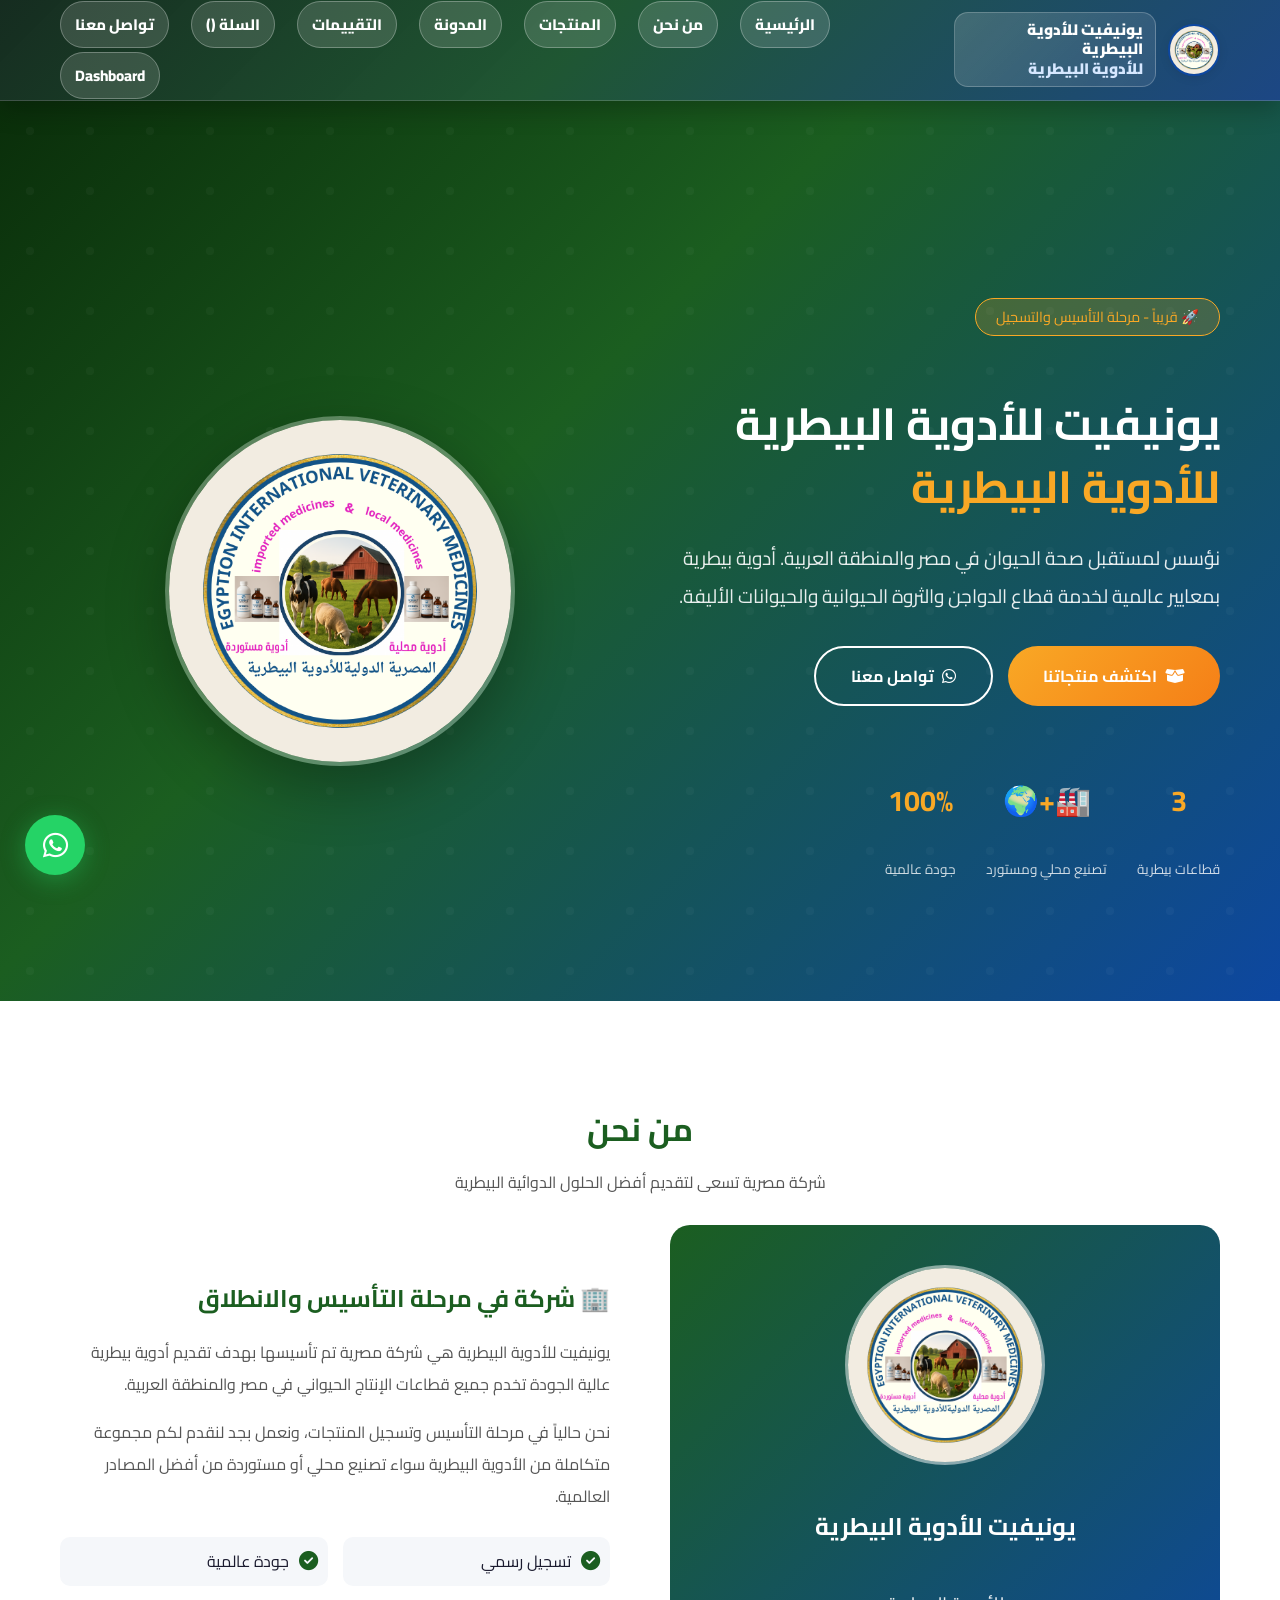
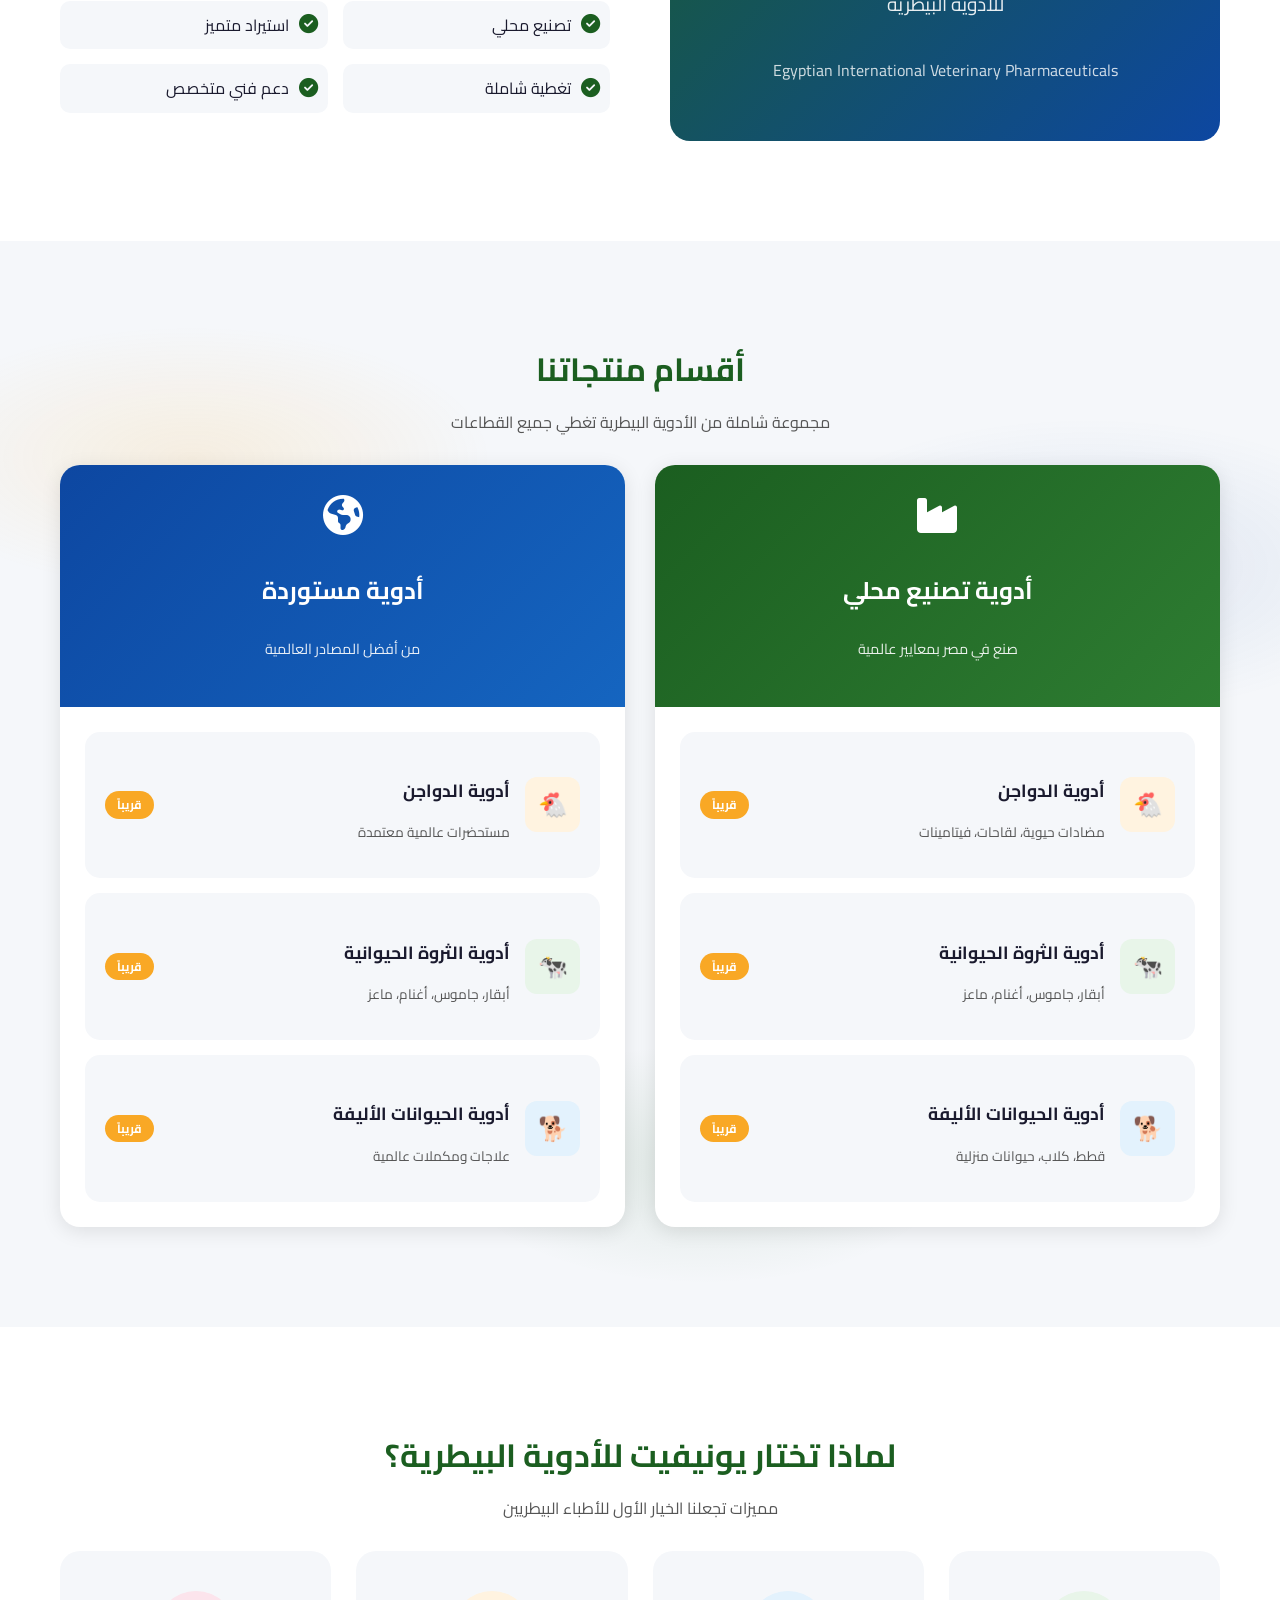
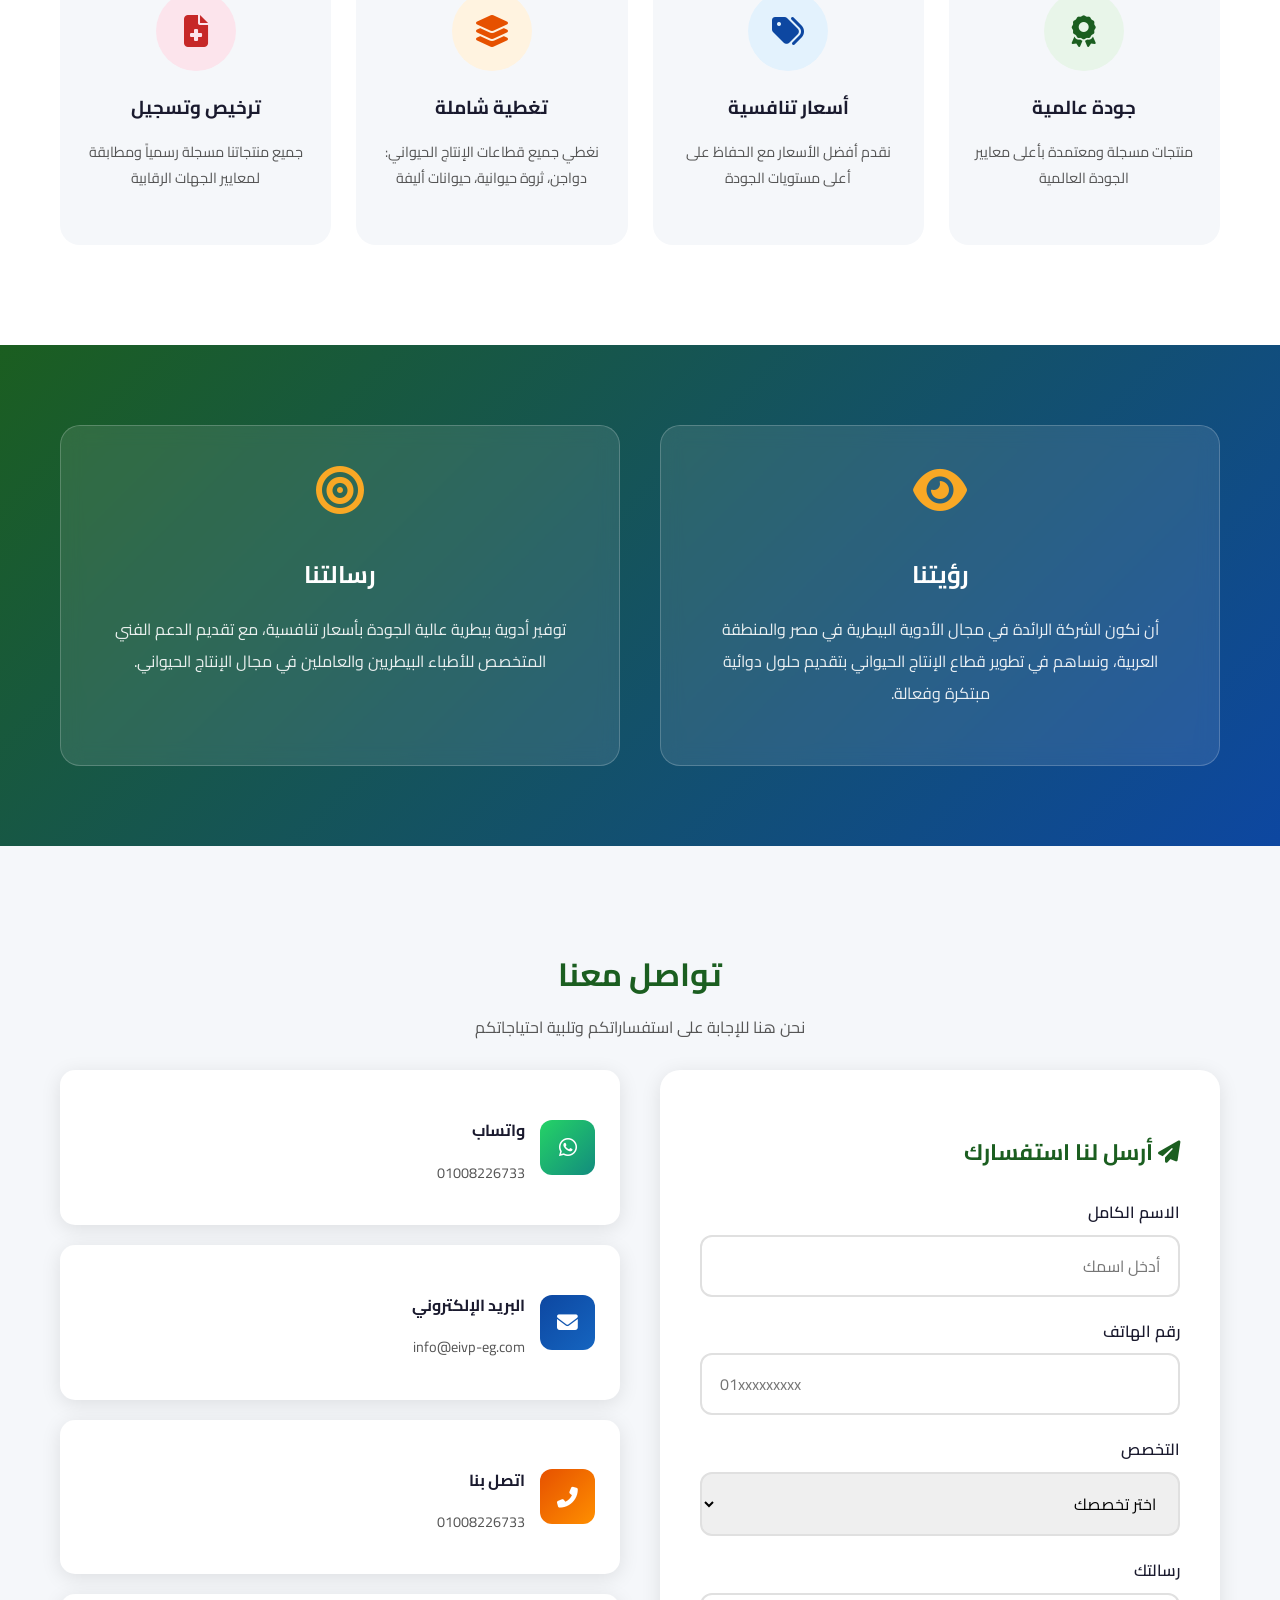
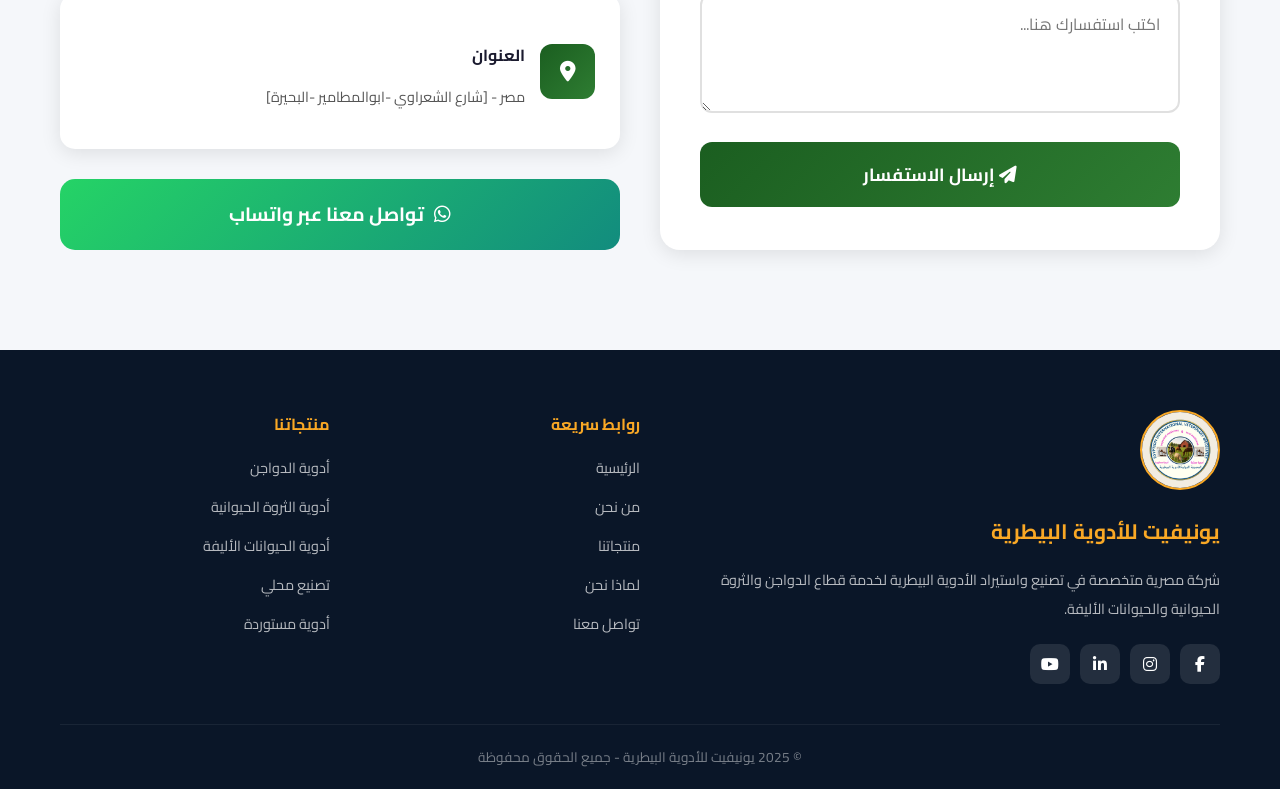
==== commit 478e5a8f: "Rename company to Univet" ====
--- a/index.html
+++ b/index.html
@@ -826,7 +826,7 @@
             <a href="index.html" class="logo">
                 <img src="logo.png" alt="لوجو يونيفيت للأدوية البيطرية" class="logo-img">
                 <div class="logo-text">
-                    <h1>المصرية الدولية</h1>
+                    <h1>يونيفيت للأدوية البيطرية</h1>
                     <span>للأدوية البيطرية</span>
                 </div>
             </a>
@@ -854,7 +854,7 @@
                     🚀 قريباً - مرحلة التأسيس والتسجيل
                 </div>
                 <h1>
-                    المصرية الدولية<br>
+                    يونيفيت للأدوية البيطرية<br>
                     <span>للأدوية البيطرية</span>
                 </h1>
                 <p>
@@ -902,8 +902,8 @@
             <div class="about-grid">
                 <div class="about-image animate-on-scroll">
                     <!-- ✅ اللوجو في قسم من نحن -->
-                    <img src="logo.png" alt="لوجو المصرية الدولية" class="about-logo-img">
-                    <h2>المصرية الدولية</h2>
+                    <img src="logo.png" alt="لوجو يونيفيت للأدوية البيطرية" class="about-logo-img">
+                    <h2>يونيفيت للأدوية البيطرية</h2>
                     <p style="font-size: 1.2rem; opacity: 0.9;">للأدوية البيطرية</p>
                     <p style="margin-top: 15px; opacity: 0.8;">Egyptian International Veterinary Pharmaceuticals</p>
                 </div>
@@ -1033,7 +1033,7 @@
     <section class="why-us" id="why-us">
         <div class="container">
             <div class="section-title animate-on-scroll">
-                <h2>لماذا تختار المصرية الدولية؟</h2>
+                <h2>لماذا تختار يونيفيت للأدوية البيطرية؟</h2>
                 <p>مميزات تجعلنا الخيار الأول للأطباء البيطريين</p>
             </div>
             <div class="why-us-grid">
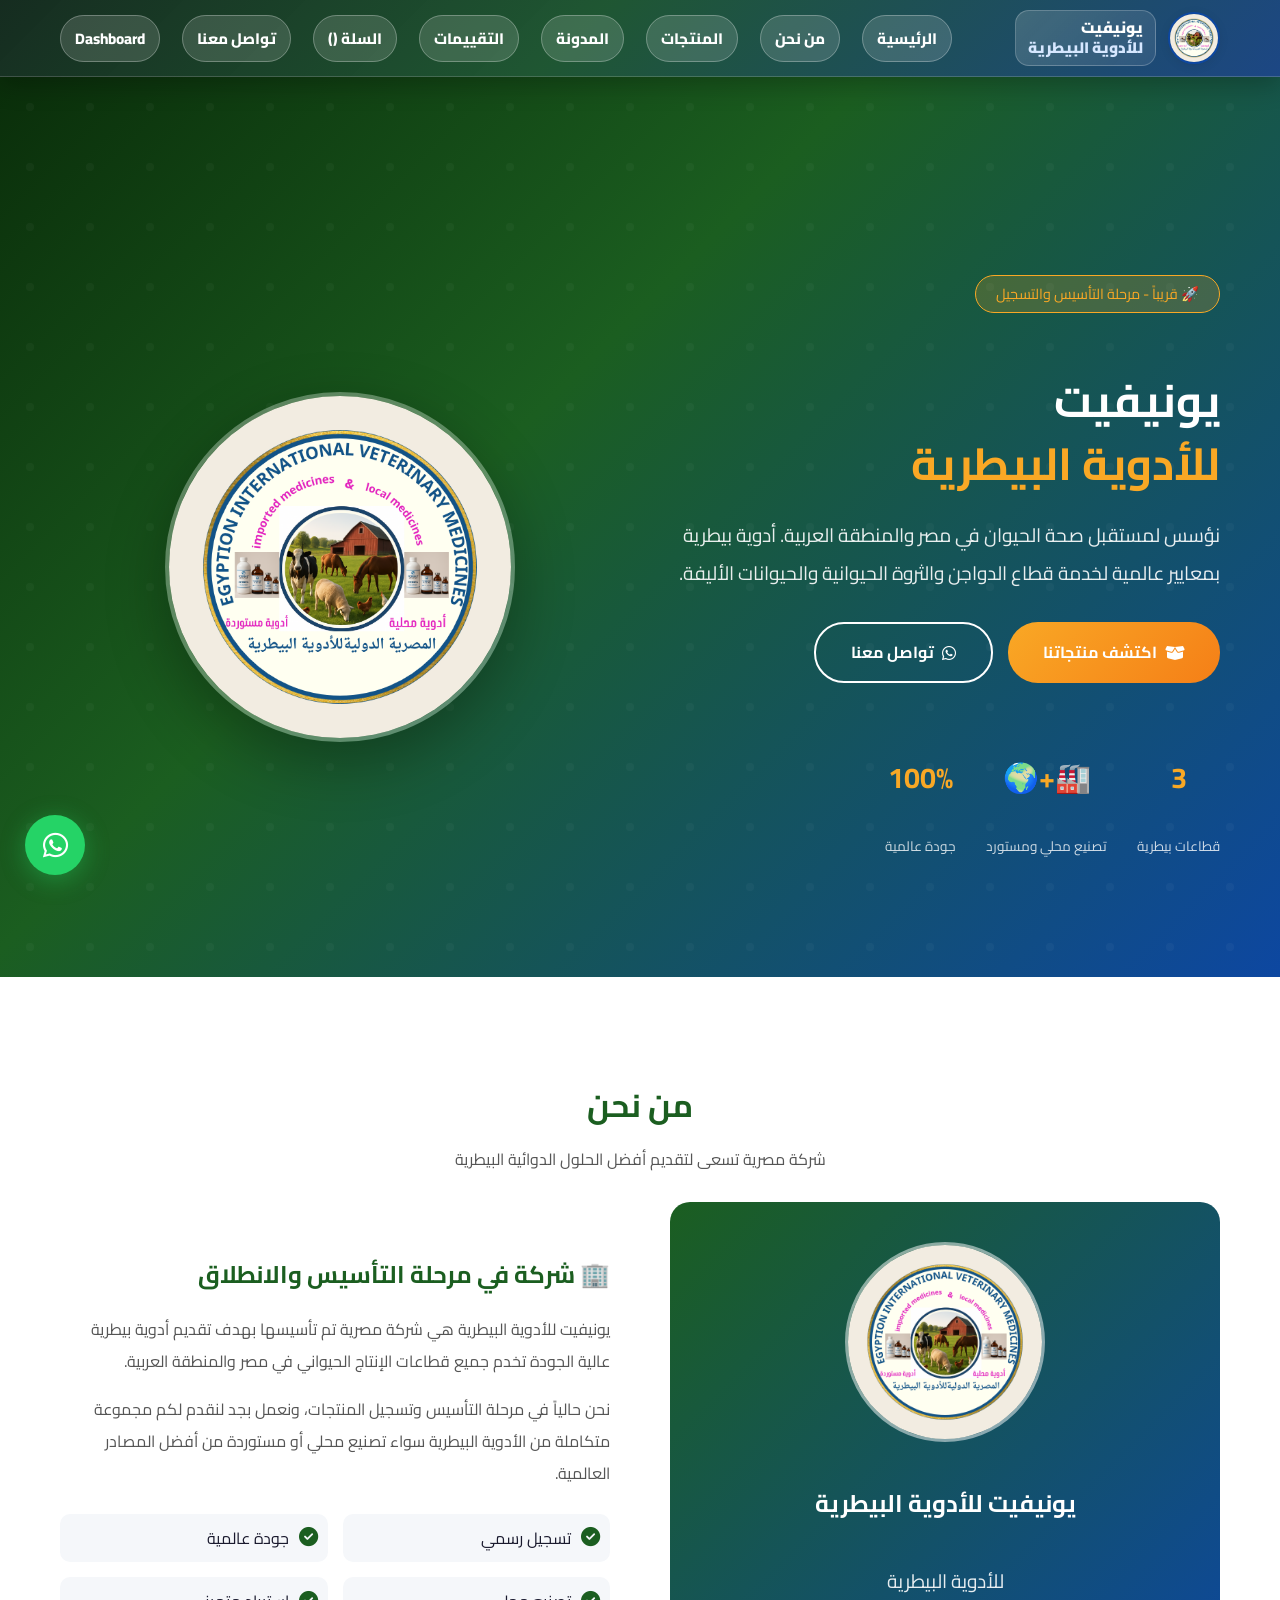
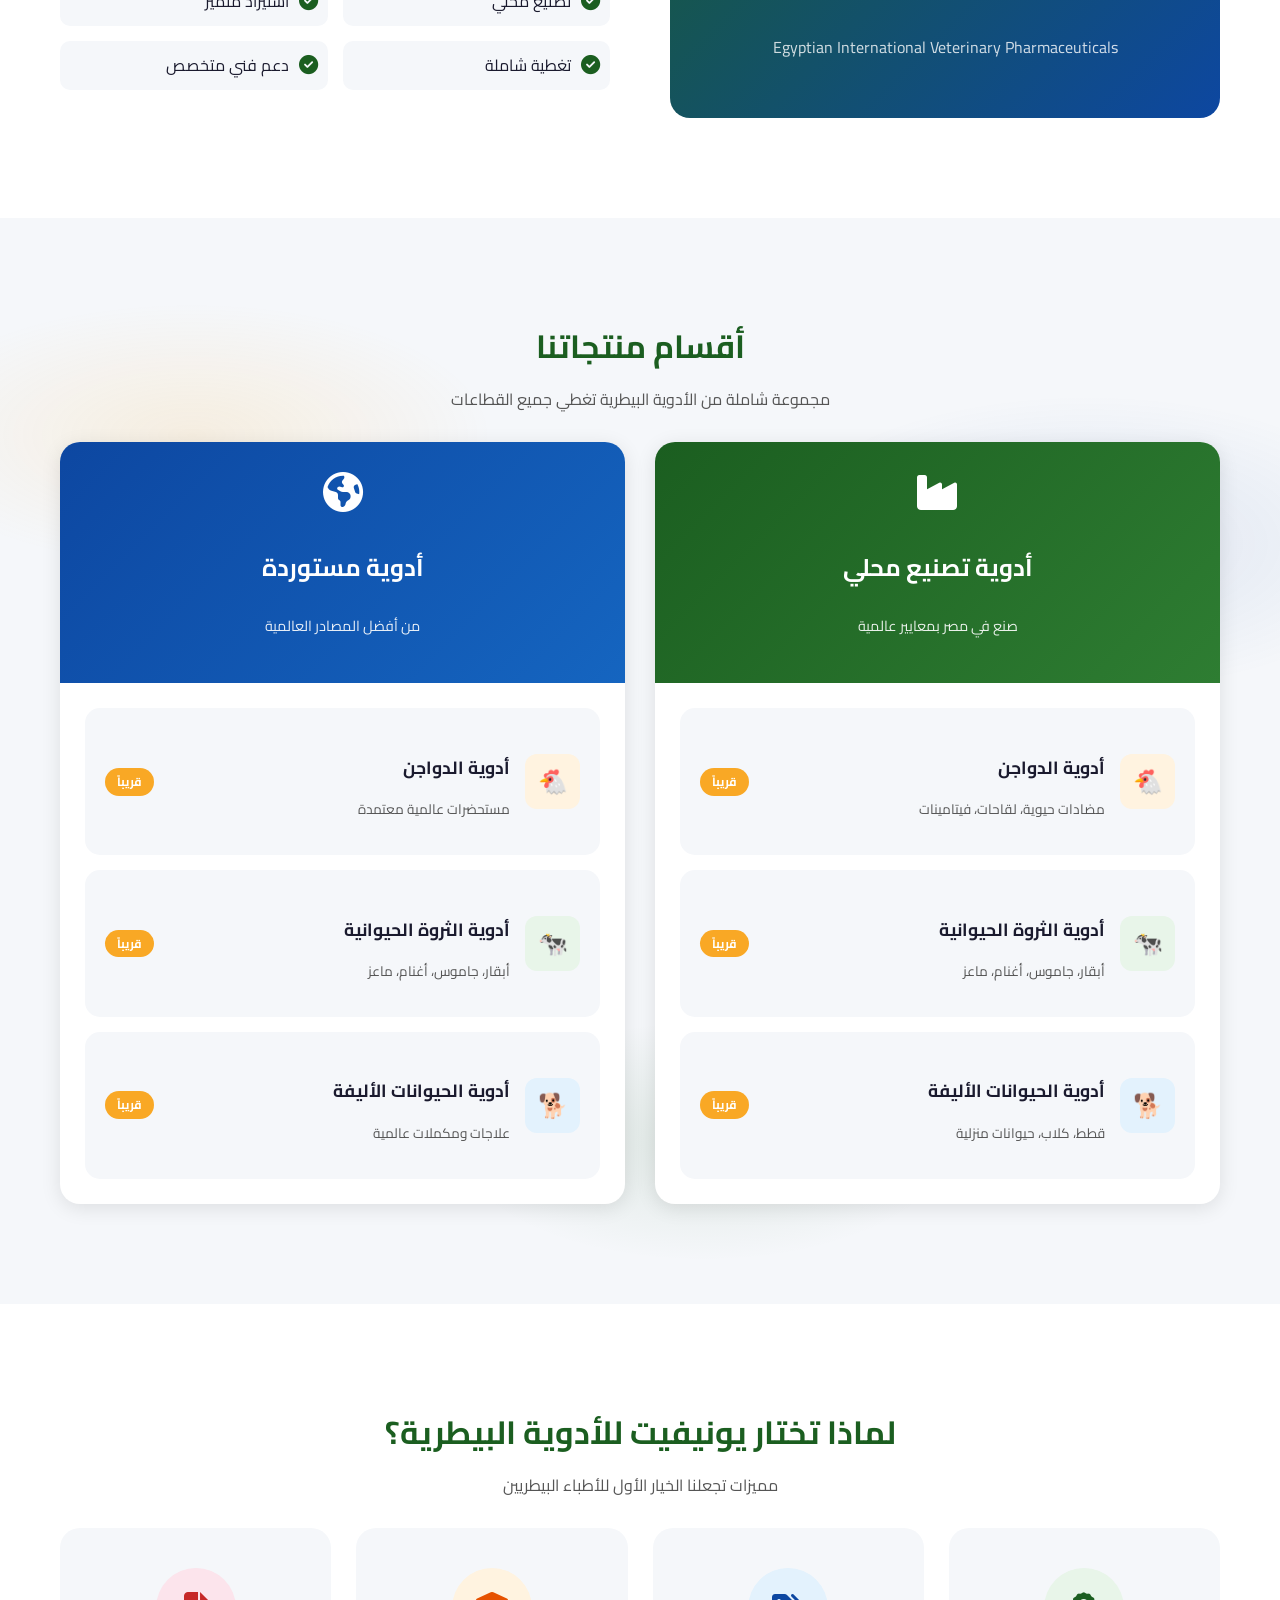
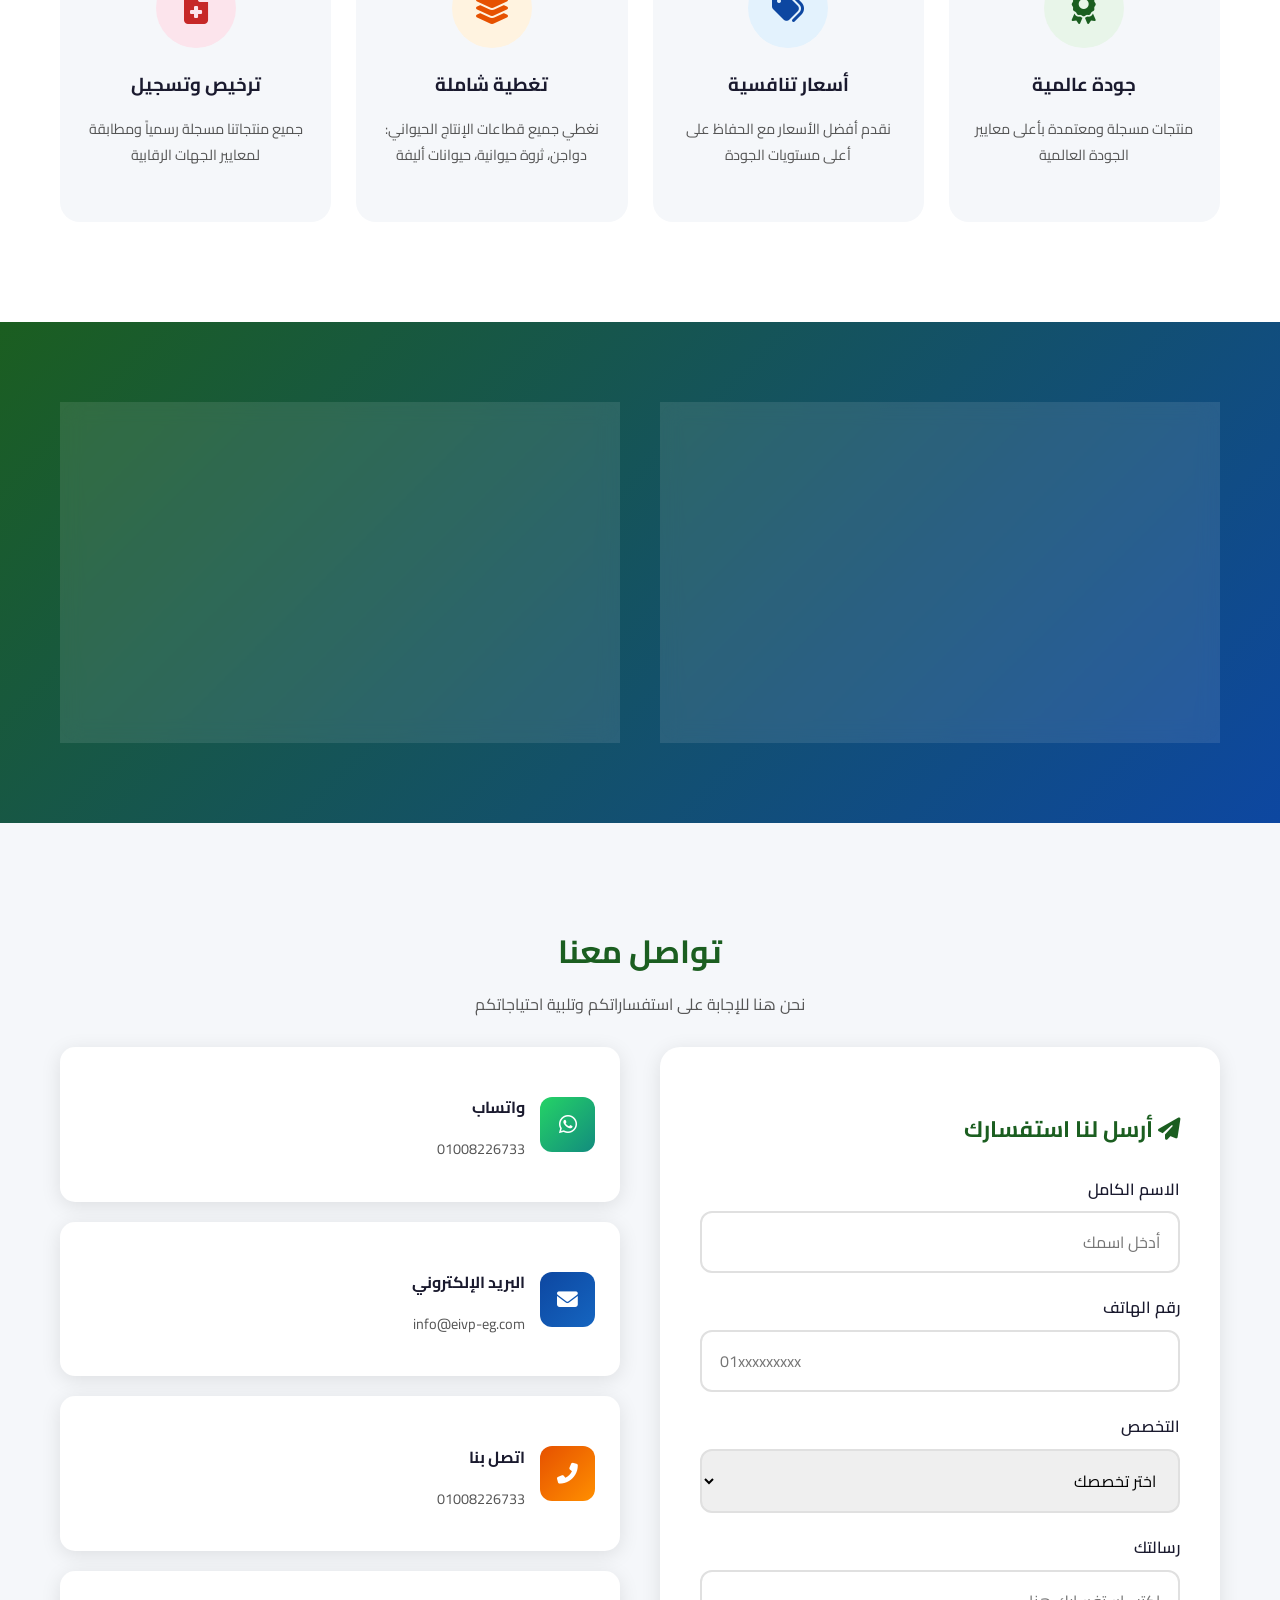
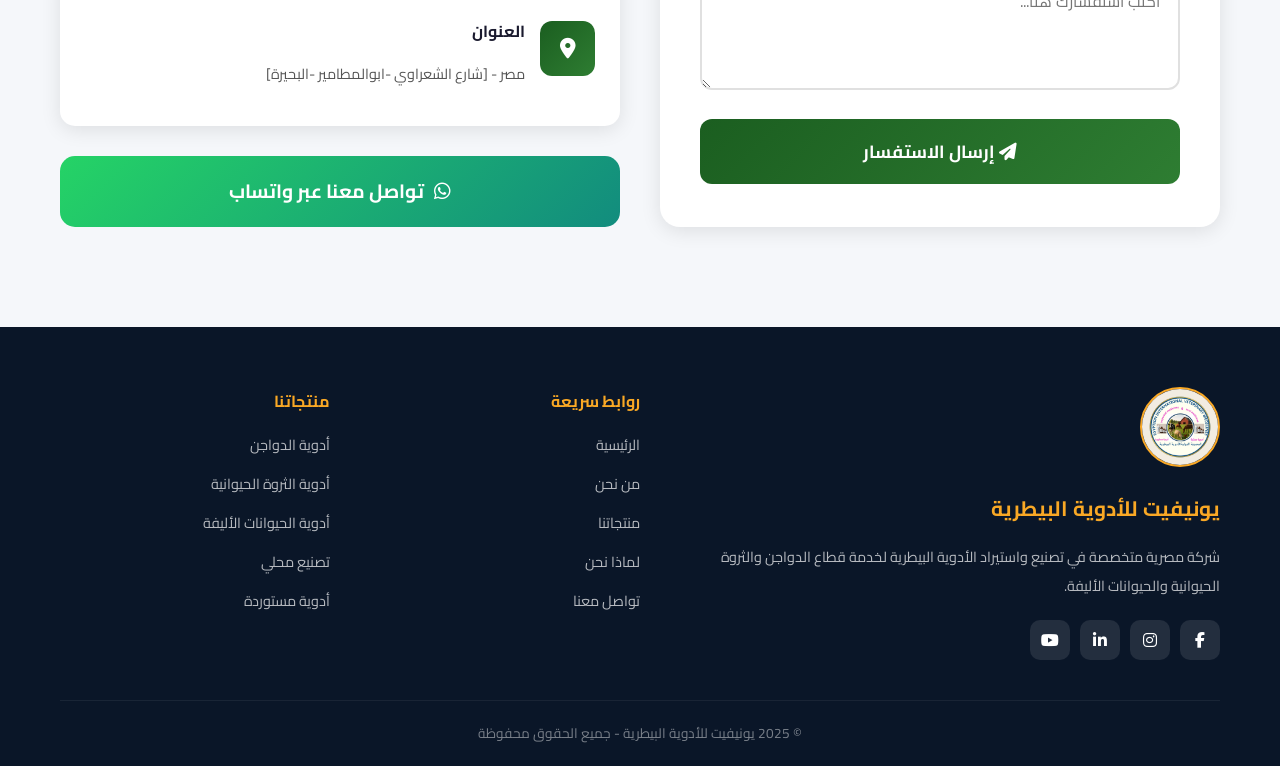
==== commit 58ecf3c5: "Fix duplicated veterinary text" ====
--- a/index.html
+++ b/index.html
@@ -3,7 +3,7 @@
 <head>
     <meta charset="UTF-8">
     <meta name="viewport" content="width=device-width, initial-scale=1.0, viewport-fit=cover">
-    <title>يونيفيت للأدوية البيطرية</title>
+    <title>يونيفيت | للأدوية البيطرية</title>
     <link href="https://fonts.googleapis.com/css2?family=Cairo:wght@400;600;700;900&display=swap" rel="stylesheet">
     <link rel="stylesheet" href="https://cdnjs.cloudflare.com/ajax/libs/font-awesome/6.5.0/css/all.min.css">
     <!-- ارفع مع المشروع مجلد assets/ كاملاً (site.css + site.js) حتى يعمل الموقع على GitHub Pages -->
@@ -824,9 +824,9 @@
     <nav class="navbar">
         <div class="container">
             <a href="index.html" class="logo">
-                <img src="logo.png" alt="لوجو يونيفيت للأدوية البيطرية" class="logo-img">
+                <img src="logo.png" alt="لوجو يونيفيت " class="logo-img">
                 <div class="logo-text">
-                    <h1>يونيفيت للأدوية البيطرية</h1>
+                    <h1>يونيفيت </h1>
                     <span>للأدوية البيطرية</span>
                 </div>
             </a>
@@ -854,7 +854,7 @@
                     🚀 قريباً - مرحلة التأسيس والتسجيل
                 </div>
                 <h1>
-                    يونيفيت للأدوية البيطرية<br>
+                    يونيفيت <br>
                     <span>للأدوية البيطرية</span>
                 </h1>
                 <p>
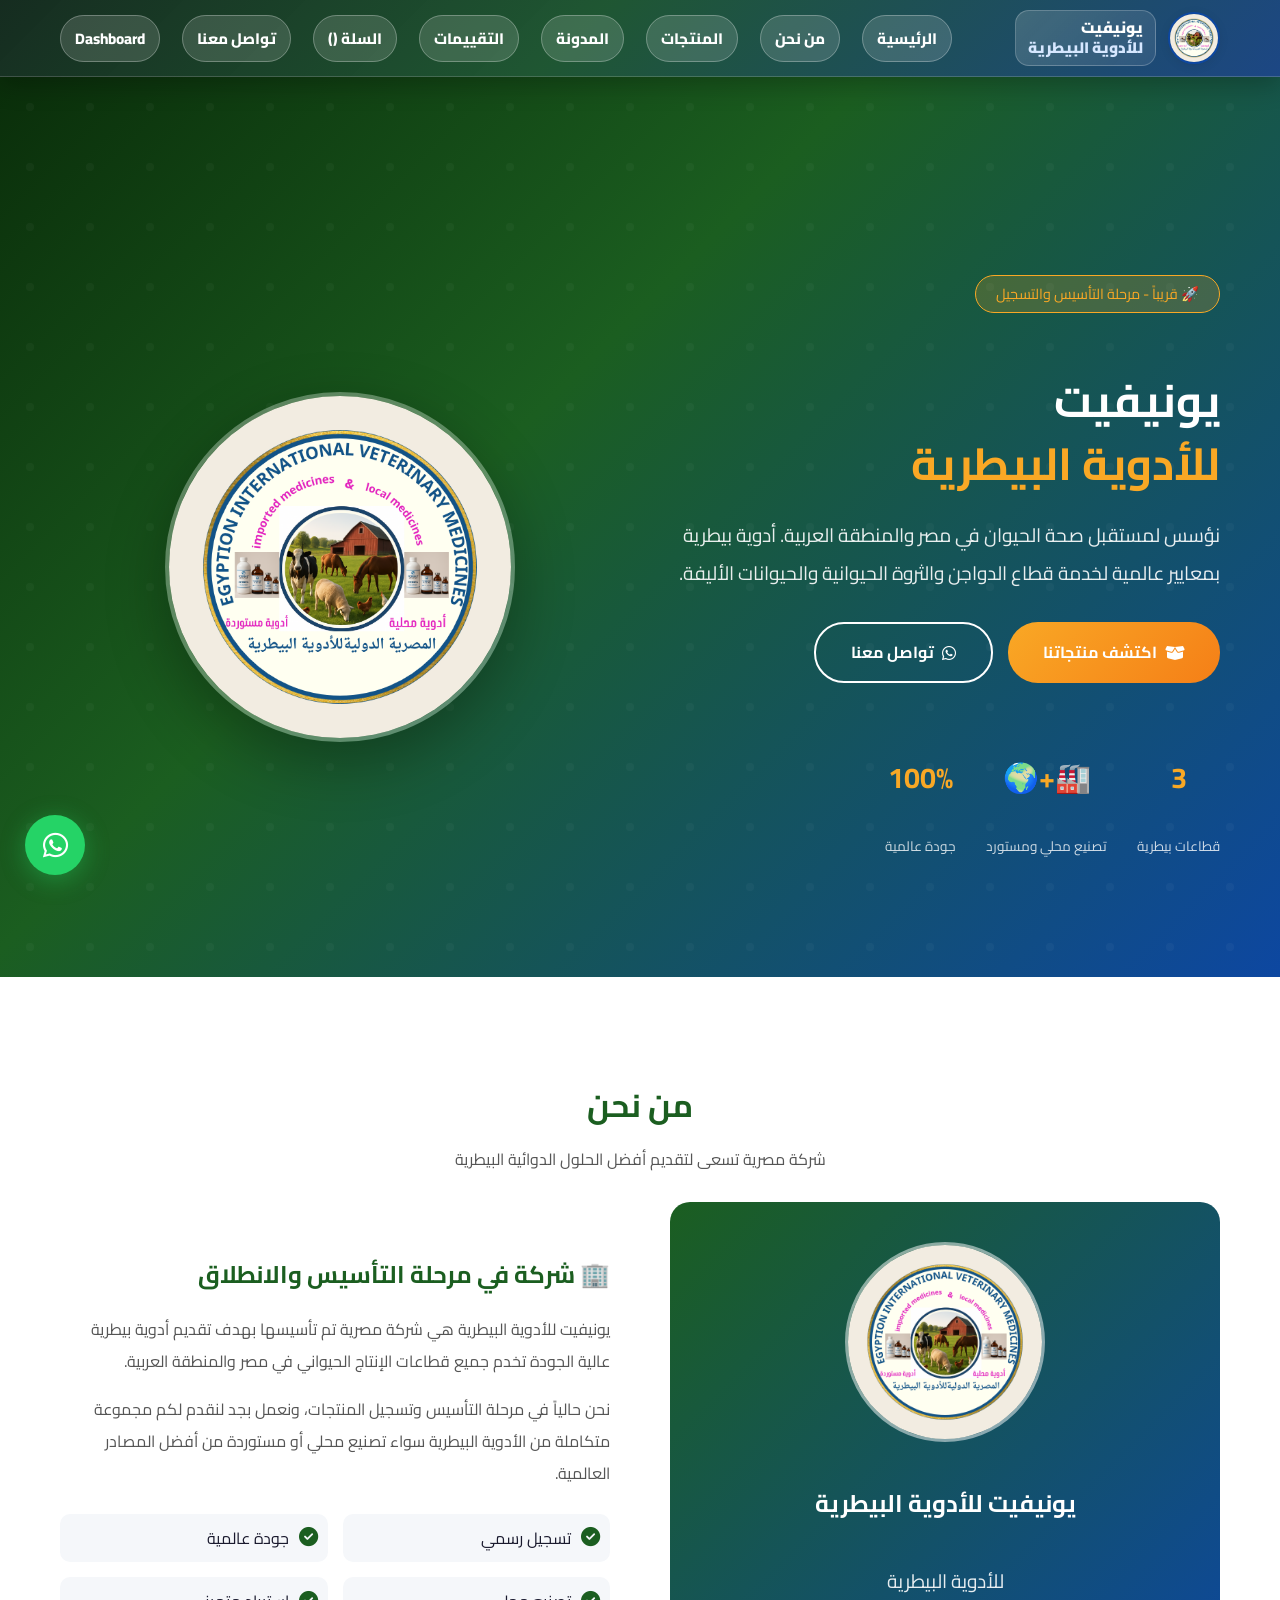
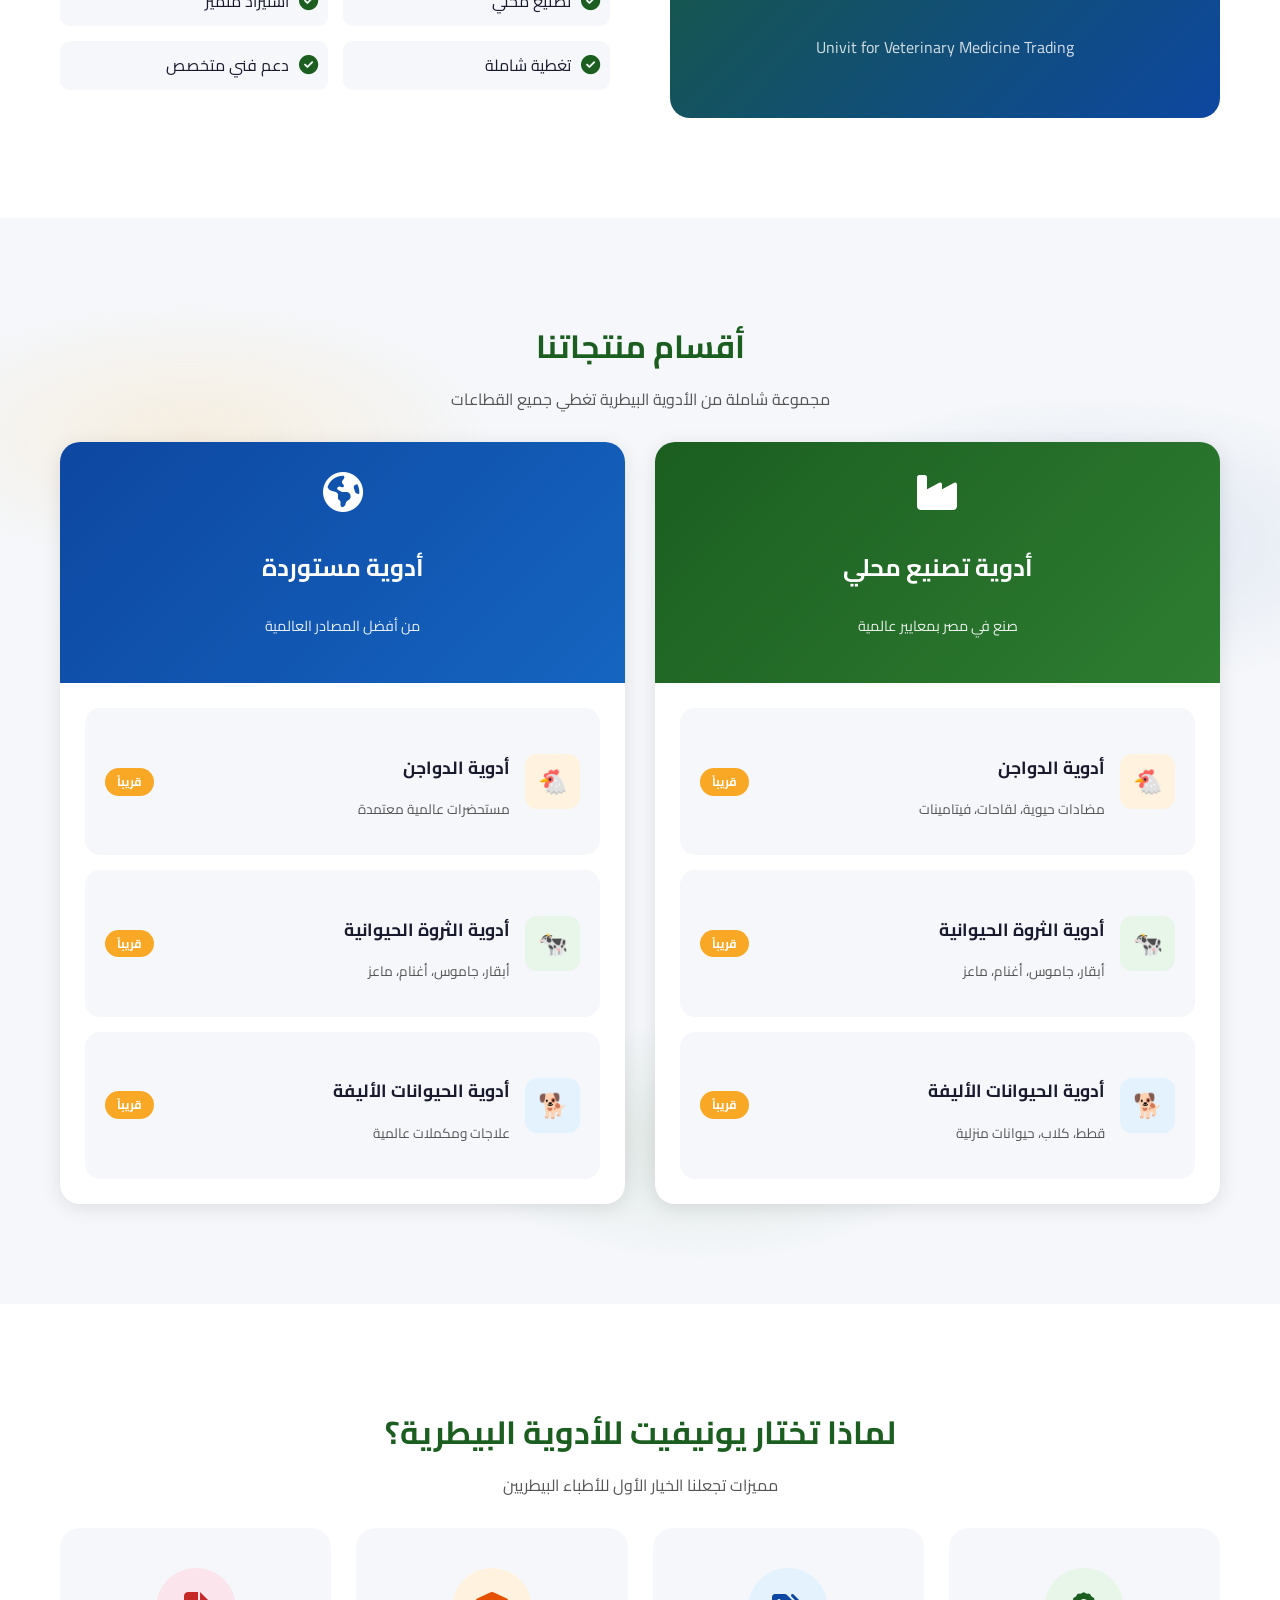
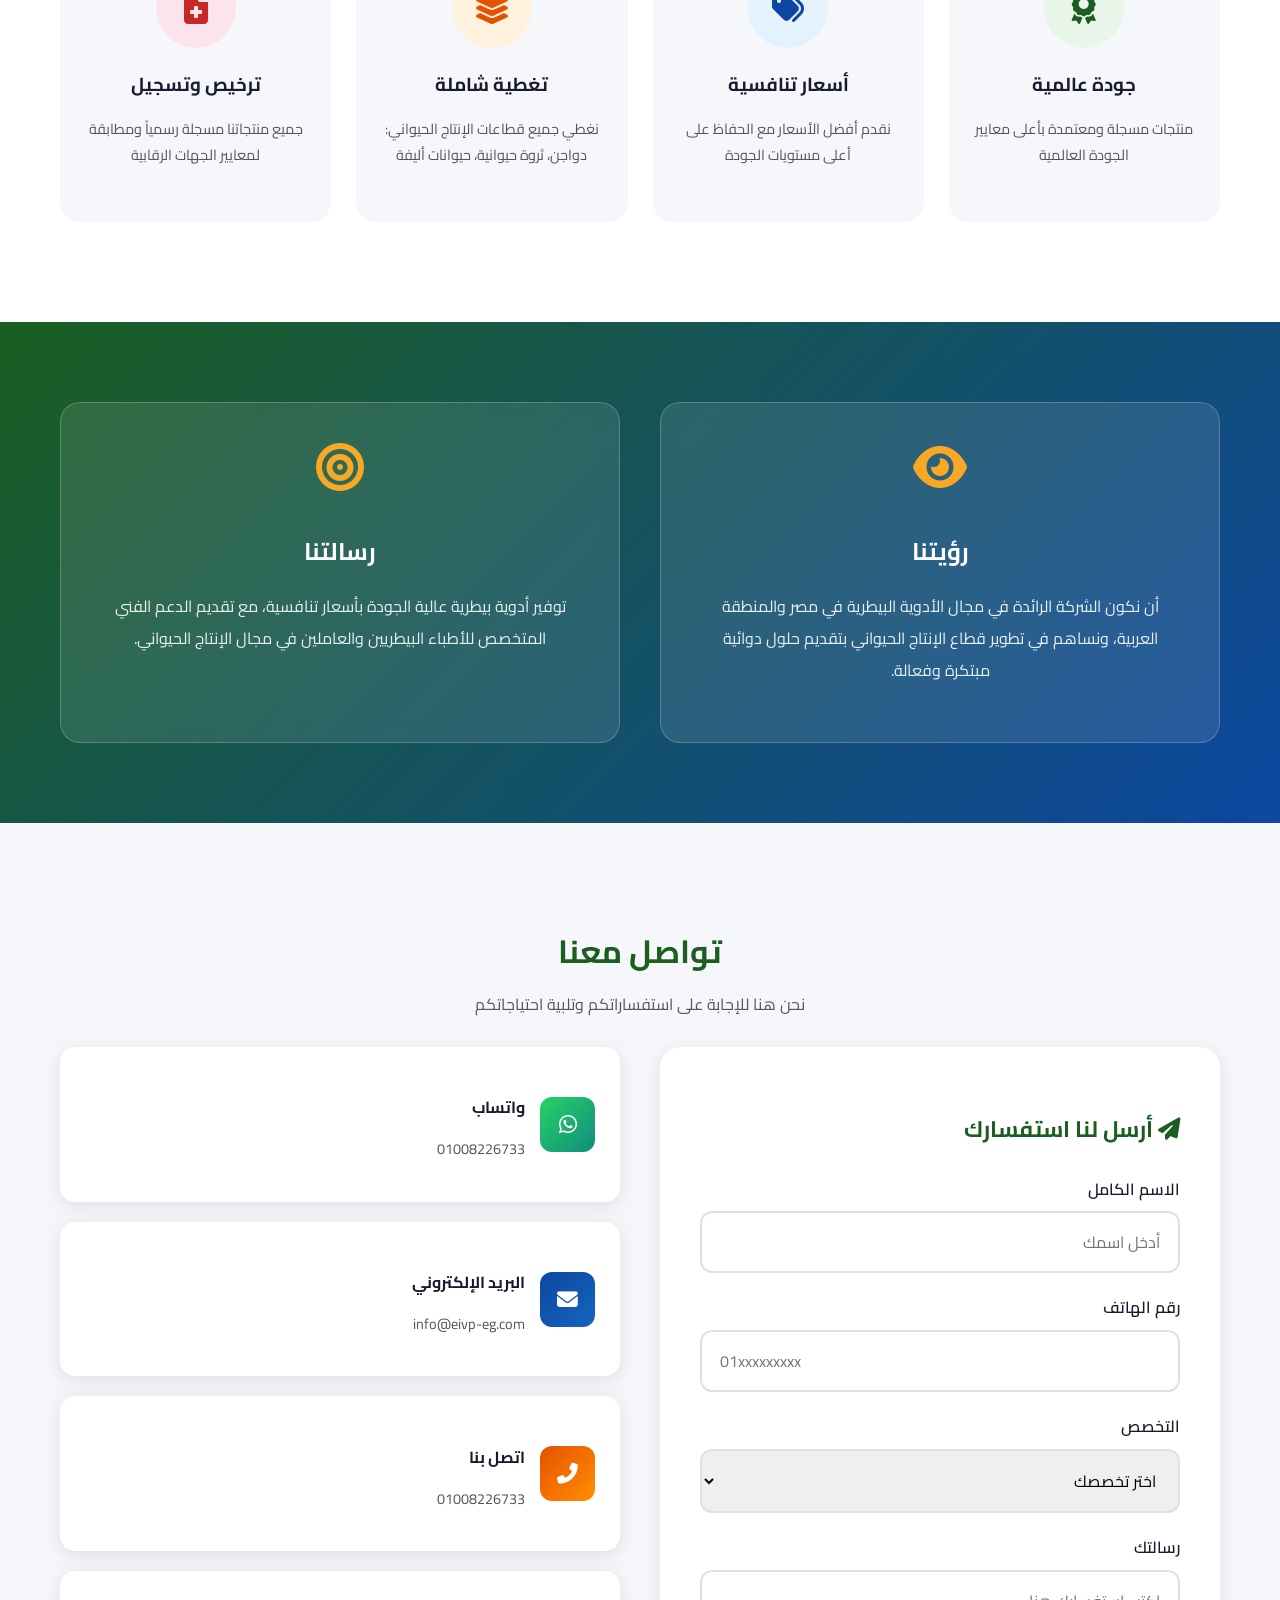
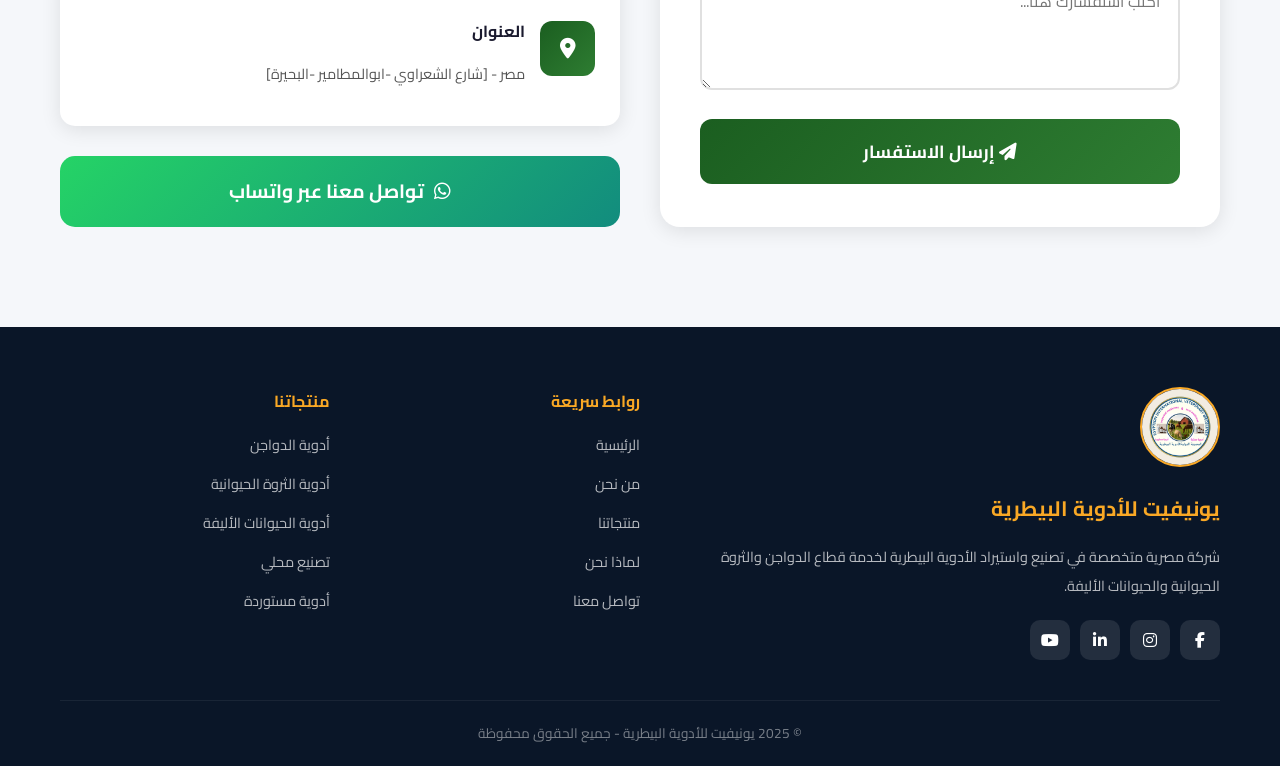
==== commit 13a221ad: "عدل" ====
--- a/index.html
+++ b/index.html
@@ -905,7 +905,7 @@
                     <img src="logo.png" alt="لوجو يونيفيت للأدوية البيطرية" class="about-logo-img">
                     <h2>يونيفيت للأدوية البيطرية</h2>
                     <p style="font-size: 1.2rem; opacity: 0.9;">للأدوية البيطرية</p>
-                    <p style="margin-top: 15px; opacity: 0.8;">Egyptian International Veterinary Pharmaceuticals</p>
+                    <p style="margin-top: 15px; opacity: 0.8;">Univit for Veterinary Medicine Trading</p>
                 </div>
                 <div class="about-content animate-on-scroll">
                     <h3>🏢 شركة في مرحلة التأسيس والانطلاق</h3>
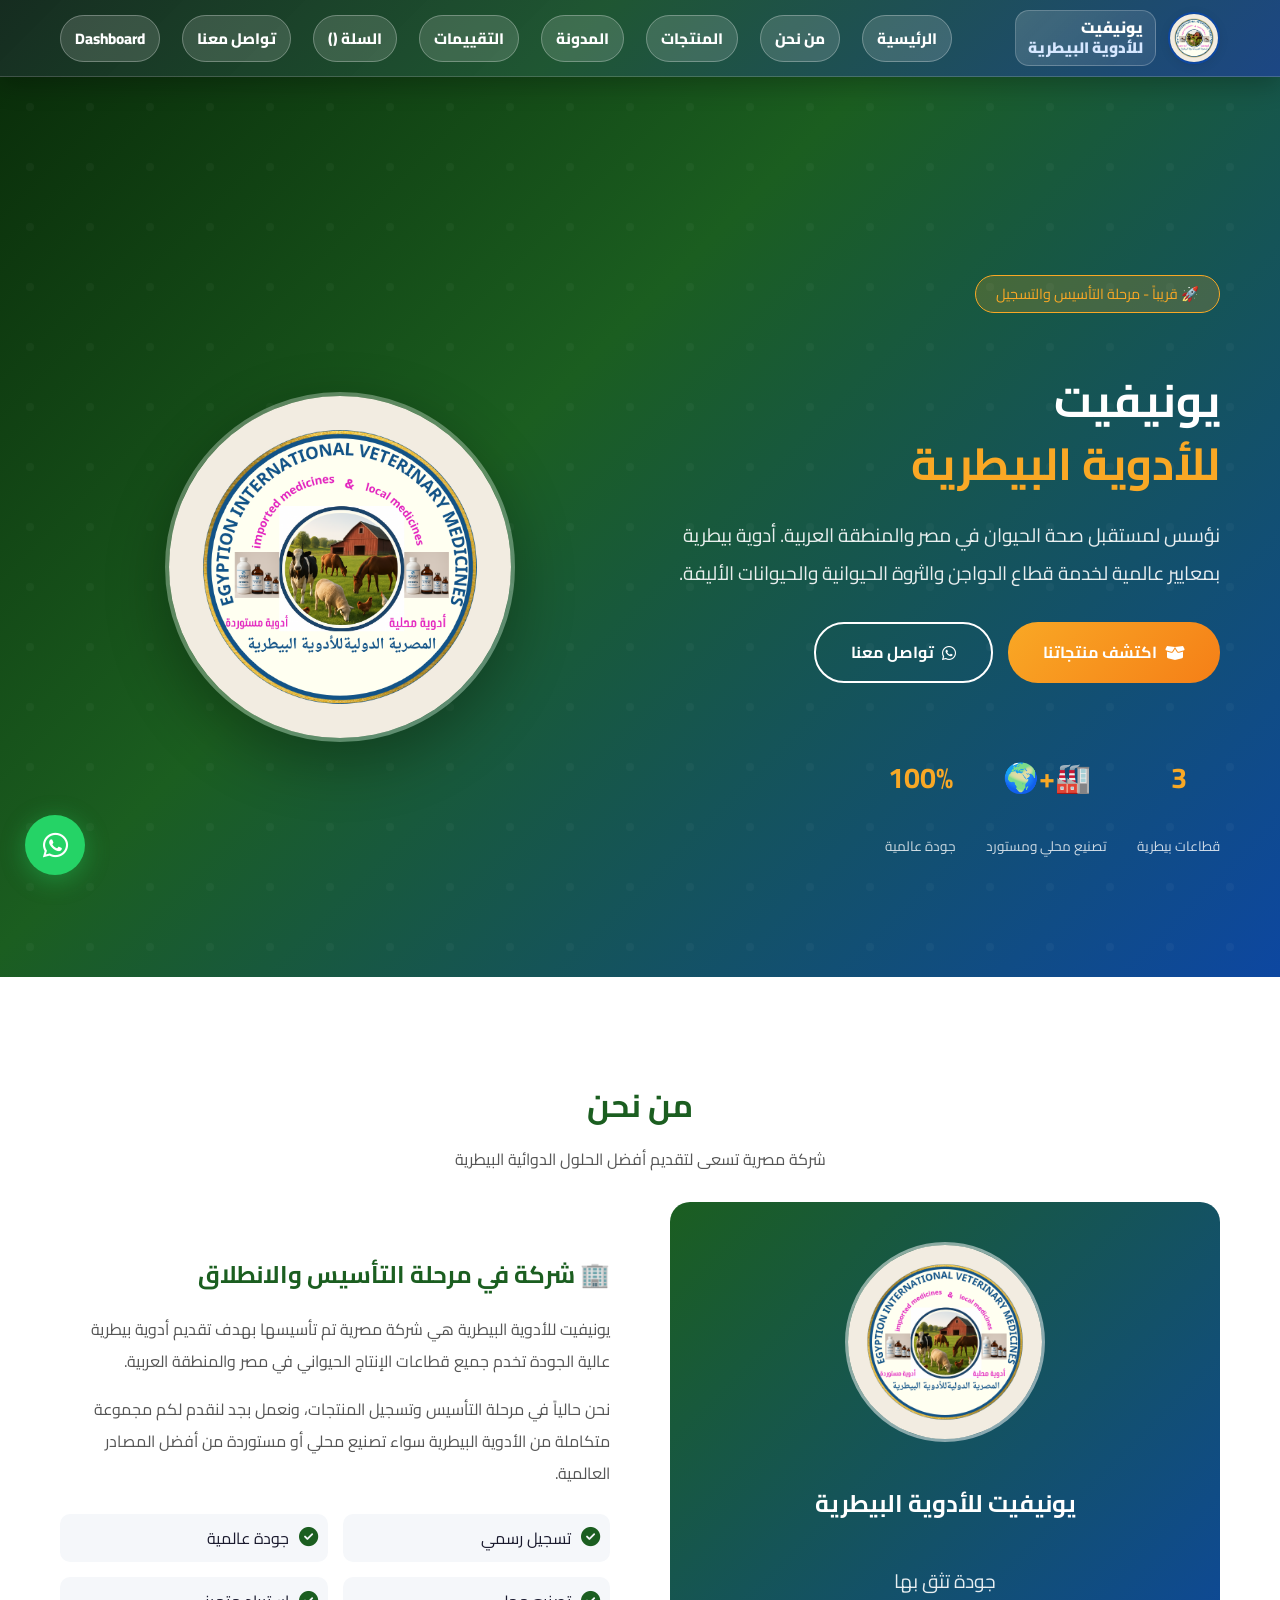
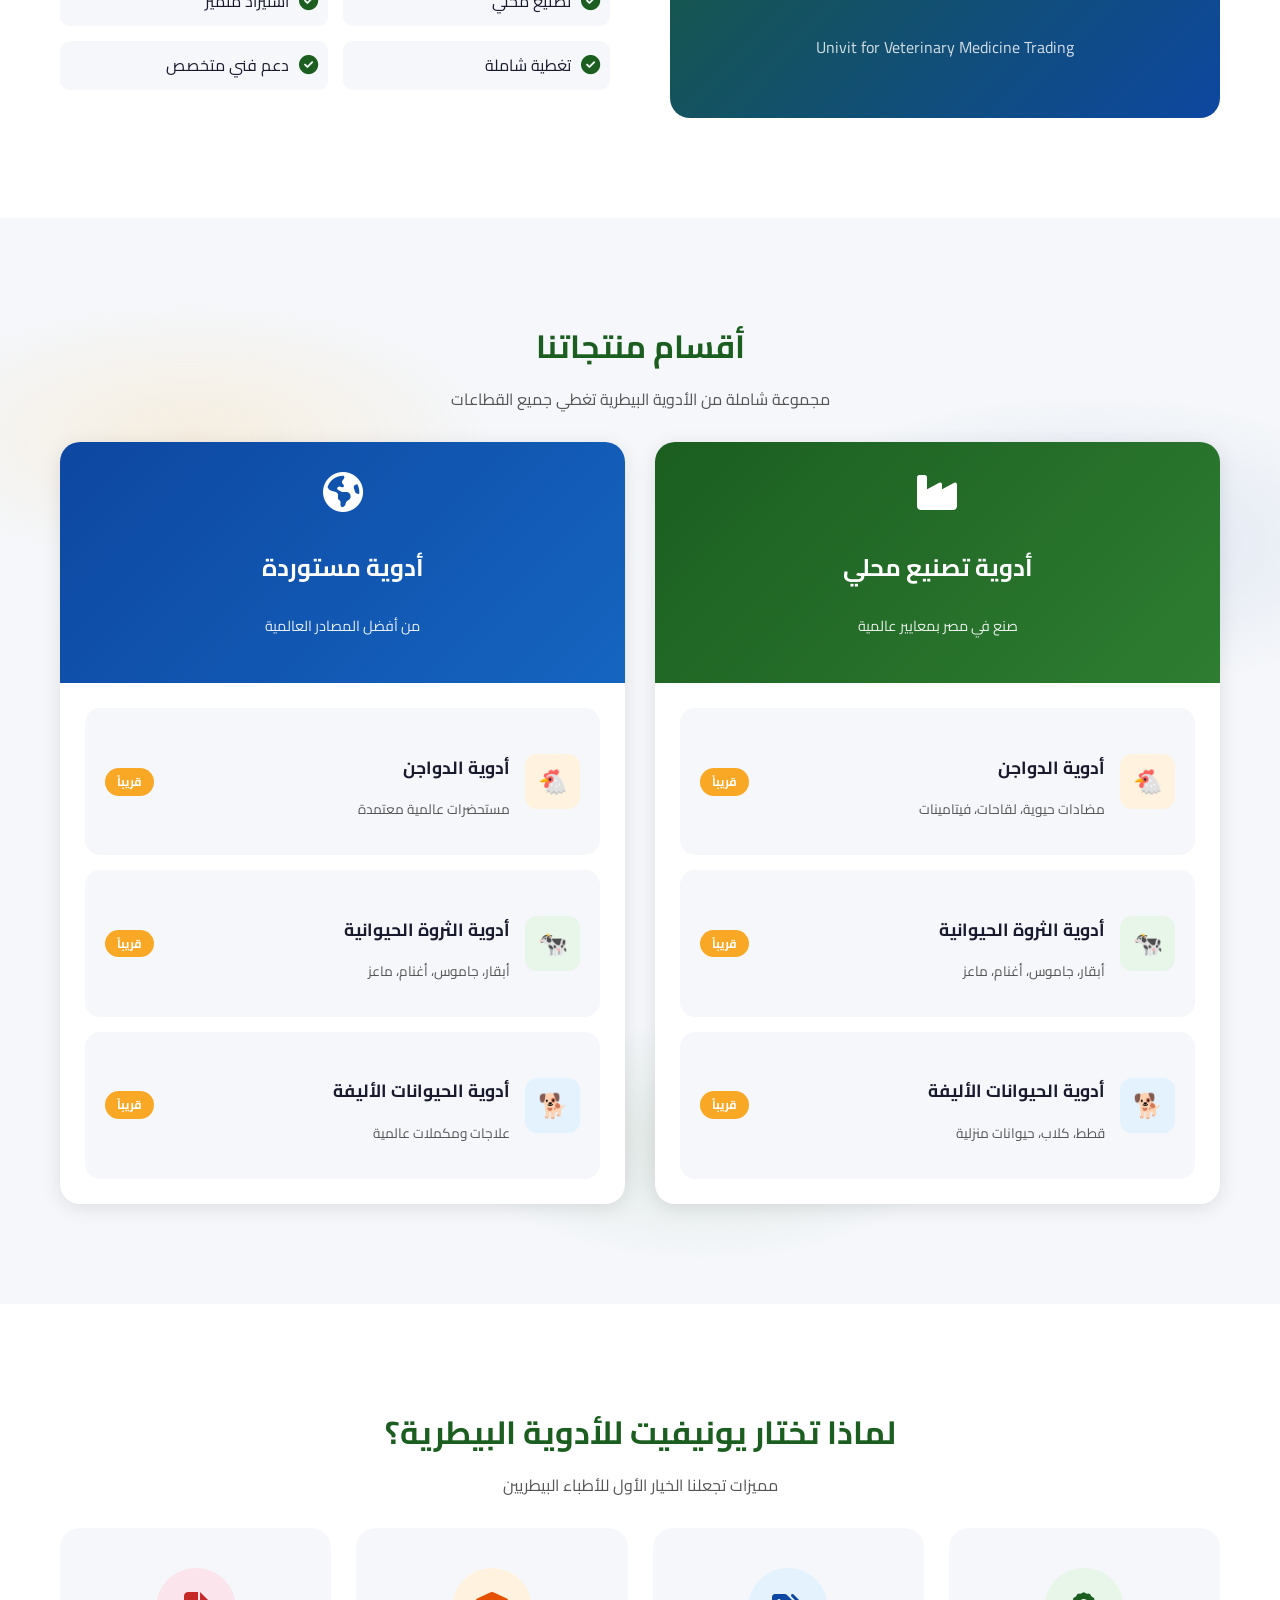
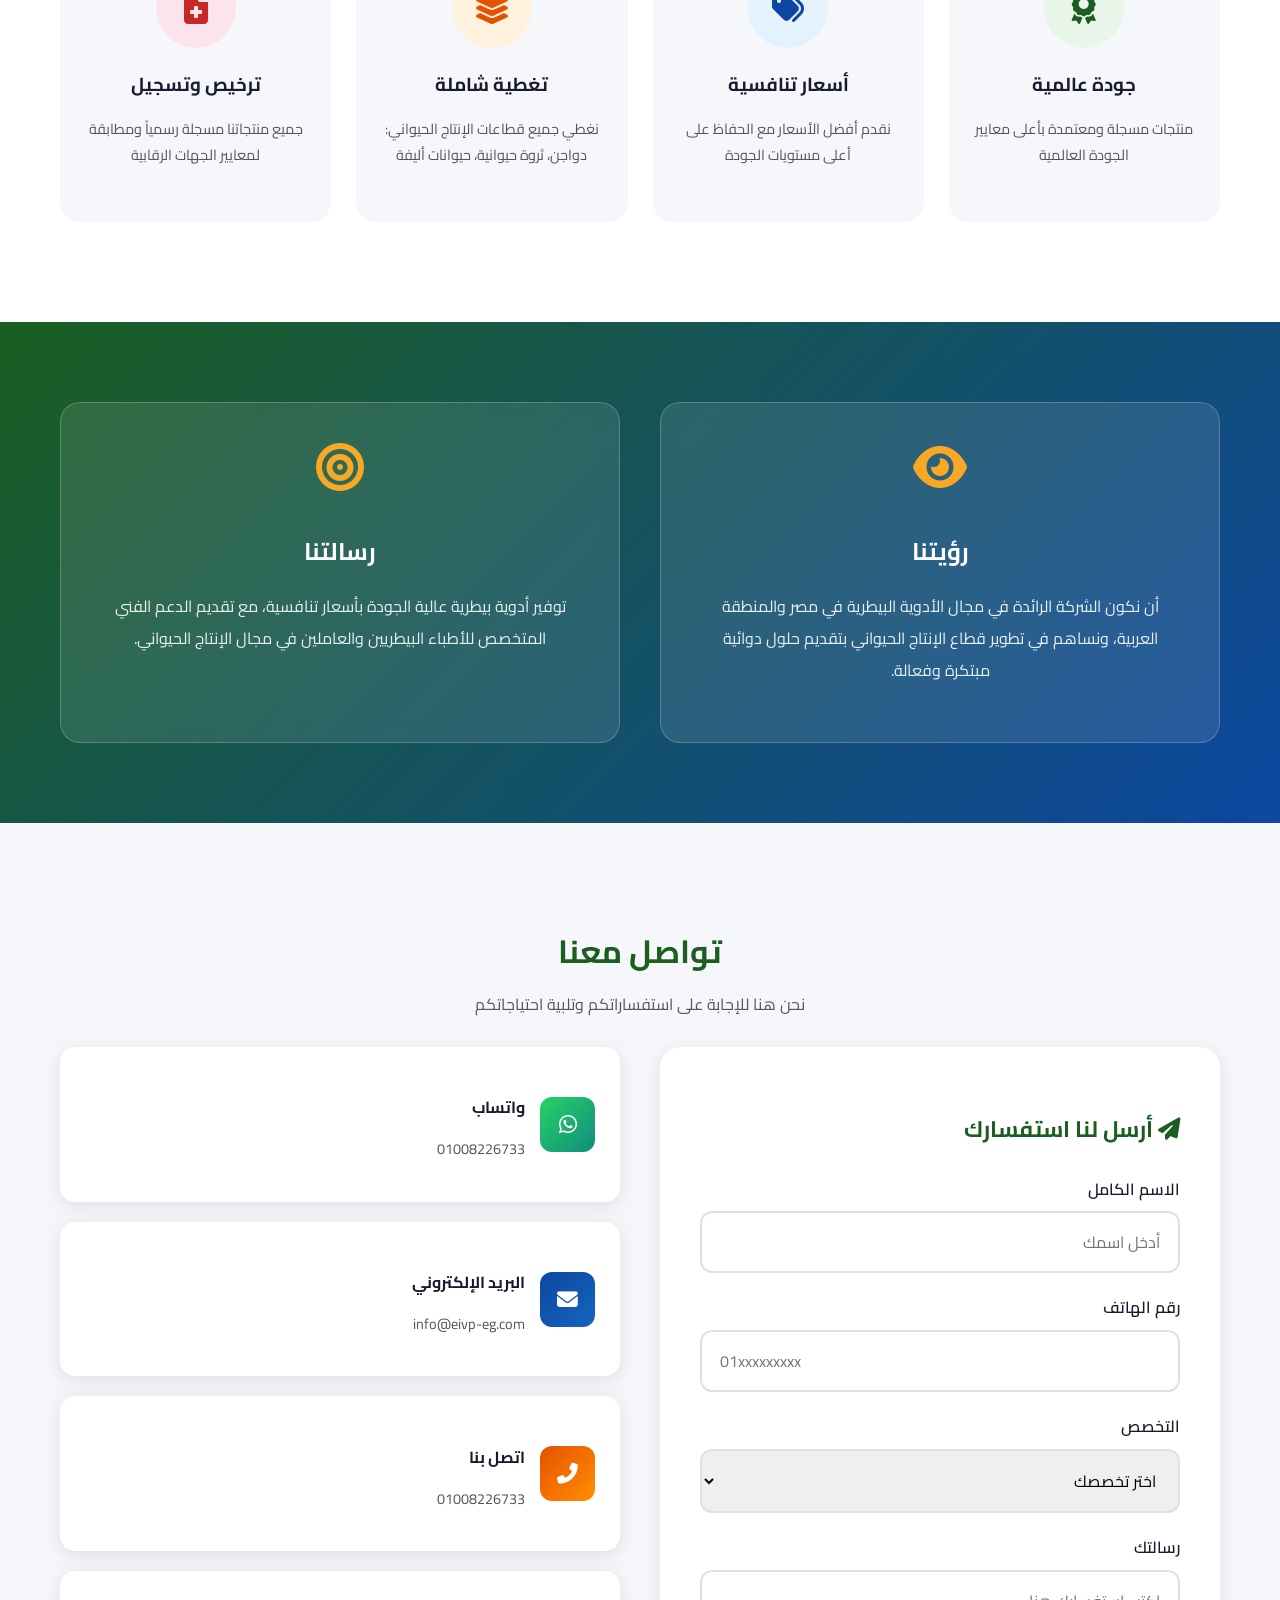
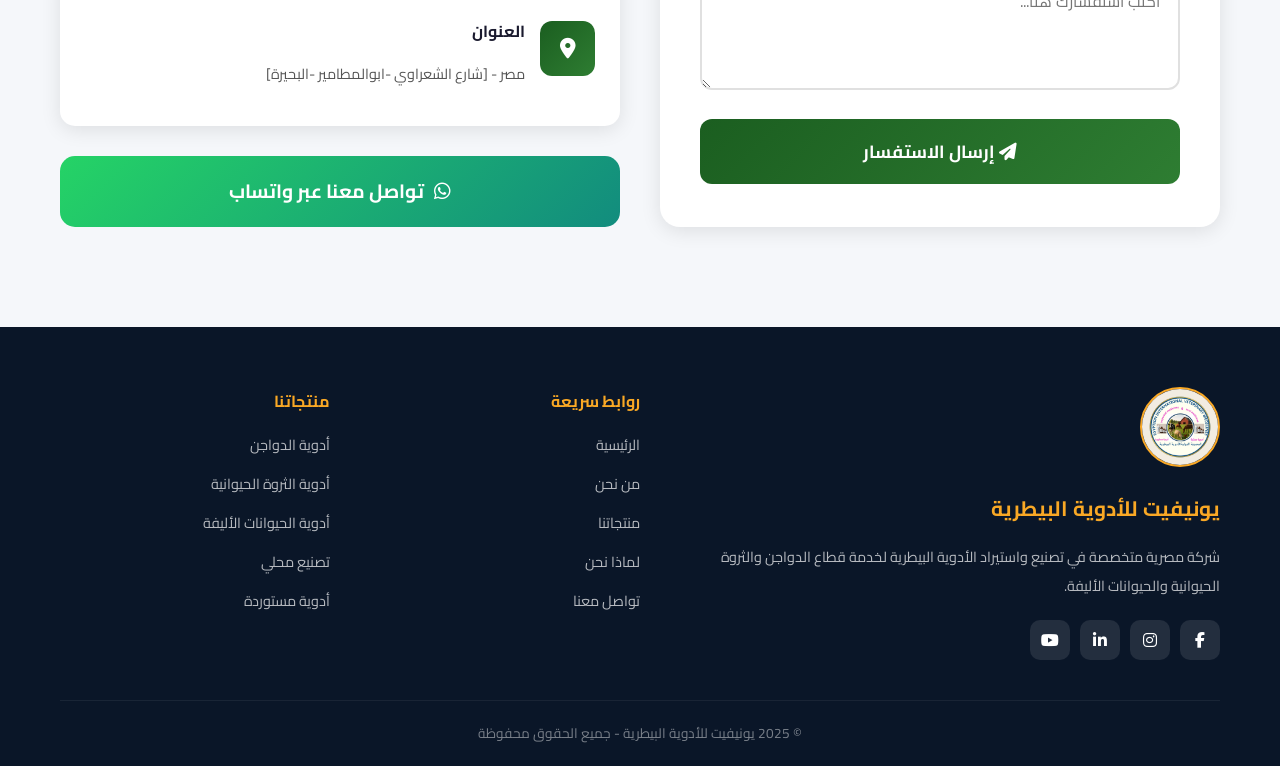
==== commit 2133aea2: "عدل ثانيا" ====
--- a/index.html
+++ b/index.html
@@ -904,7 +904,7 @@
                     <!-- ✅ اللوجو في قسم من نحن -->
                     <img src="logo.png" alt="لوجو يونيفيت للأدوية البيطرية" class="about-logo-img">
                     <h2>يونيفيت للأدوية البيطرية</h2>
-                    <p style="font-size: 1.2rem; opacity: 0.9;">للأدوية البيطرية</p>
+                    <p style="font-size: 1.2rem; opacity: 0.9;">جودة تثق بها</p>
                     <p style="margin-top: 15px; opacity: 0.8;">Univit for Veterinary Medicine Trading</p>
                 </div>
                 <div class="about-content animate-on-scroll">
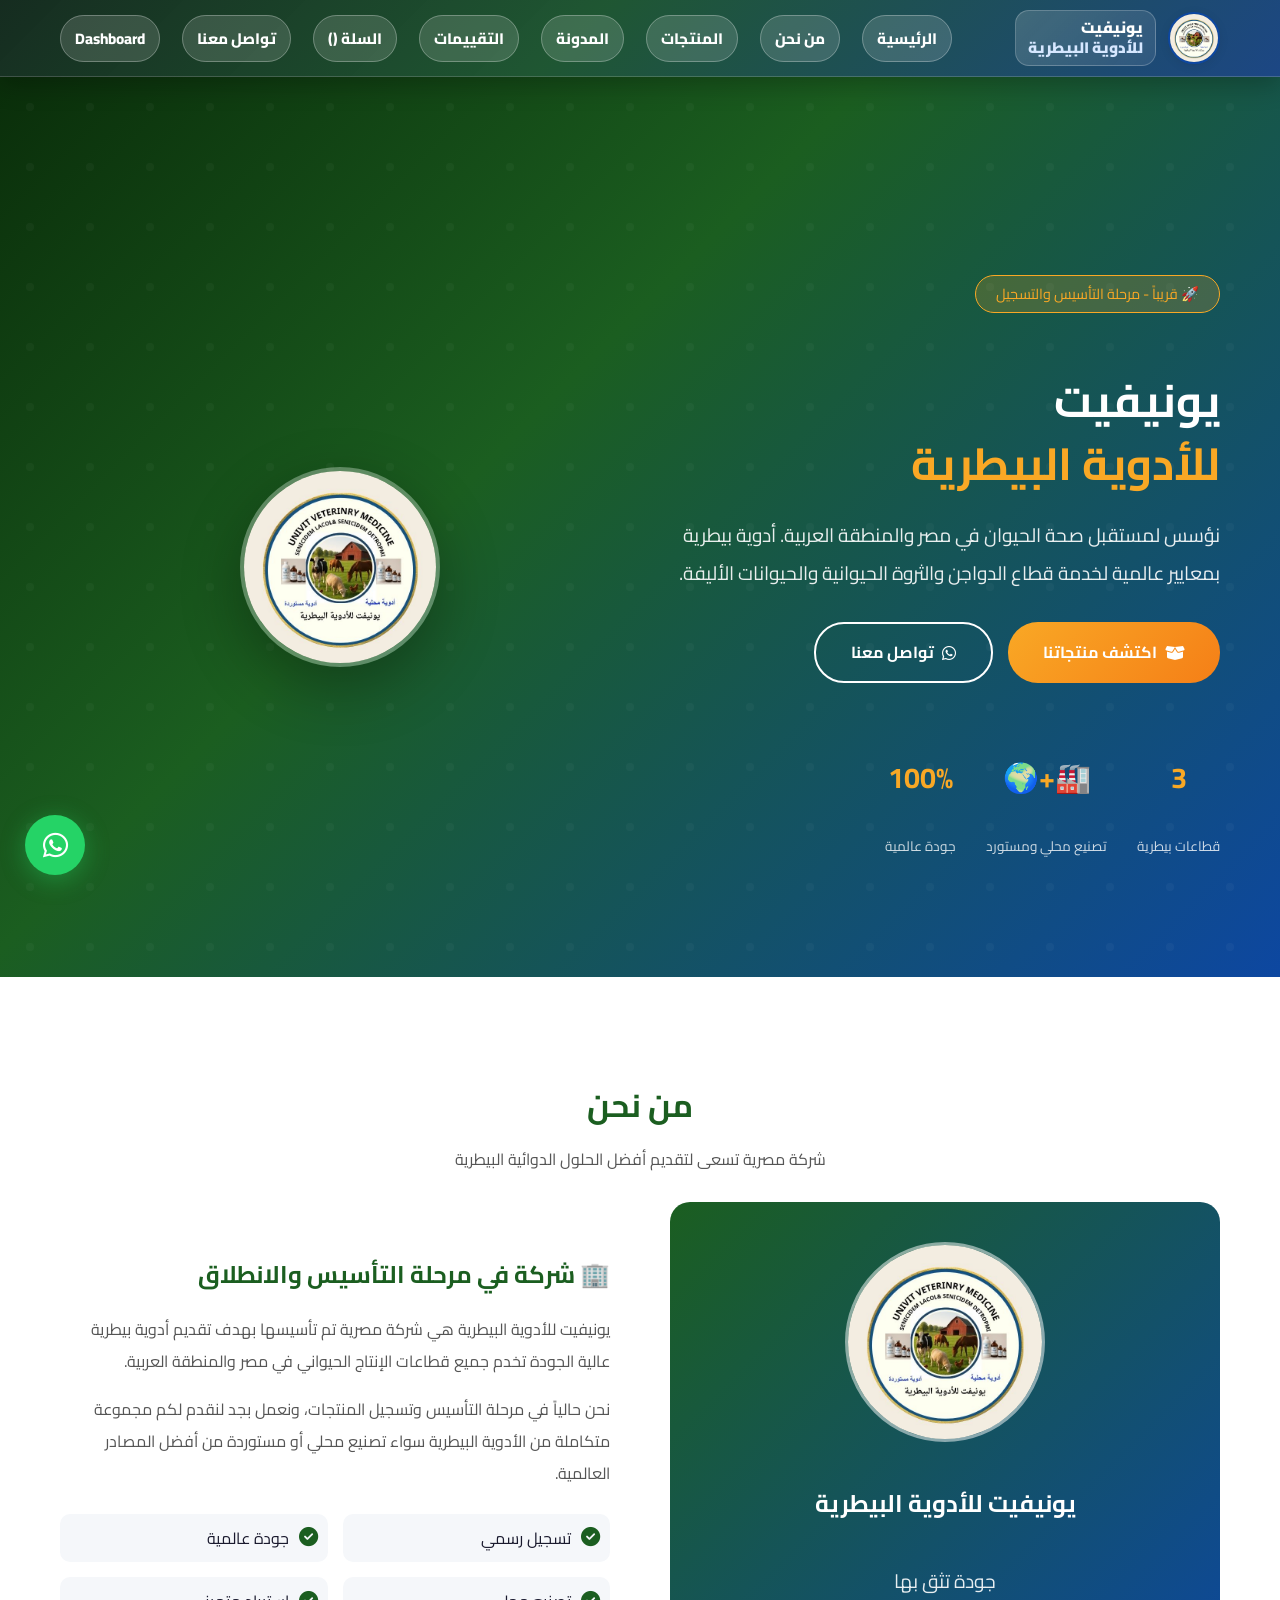
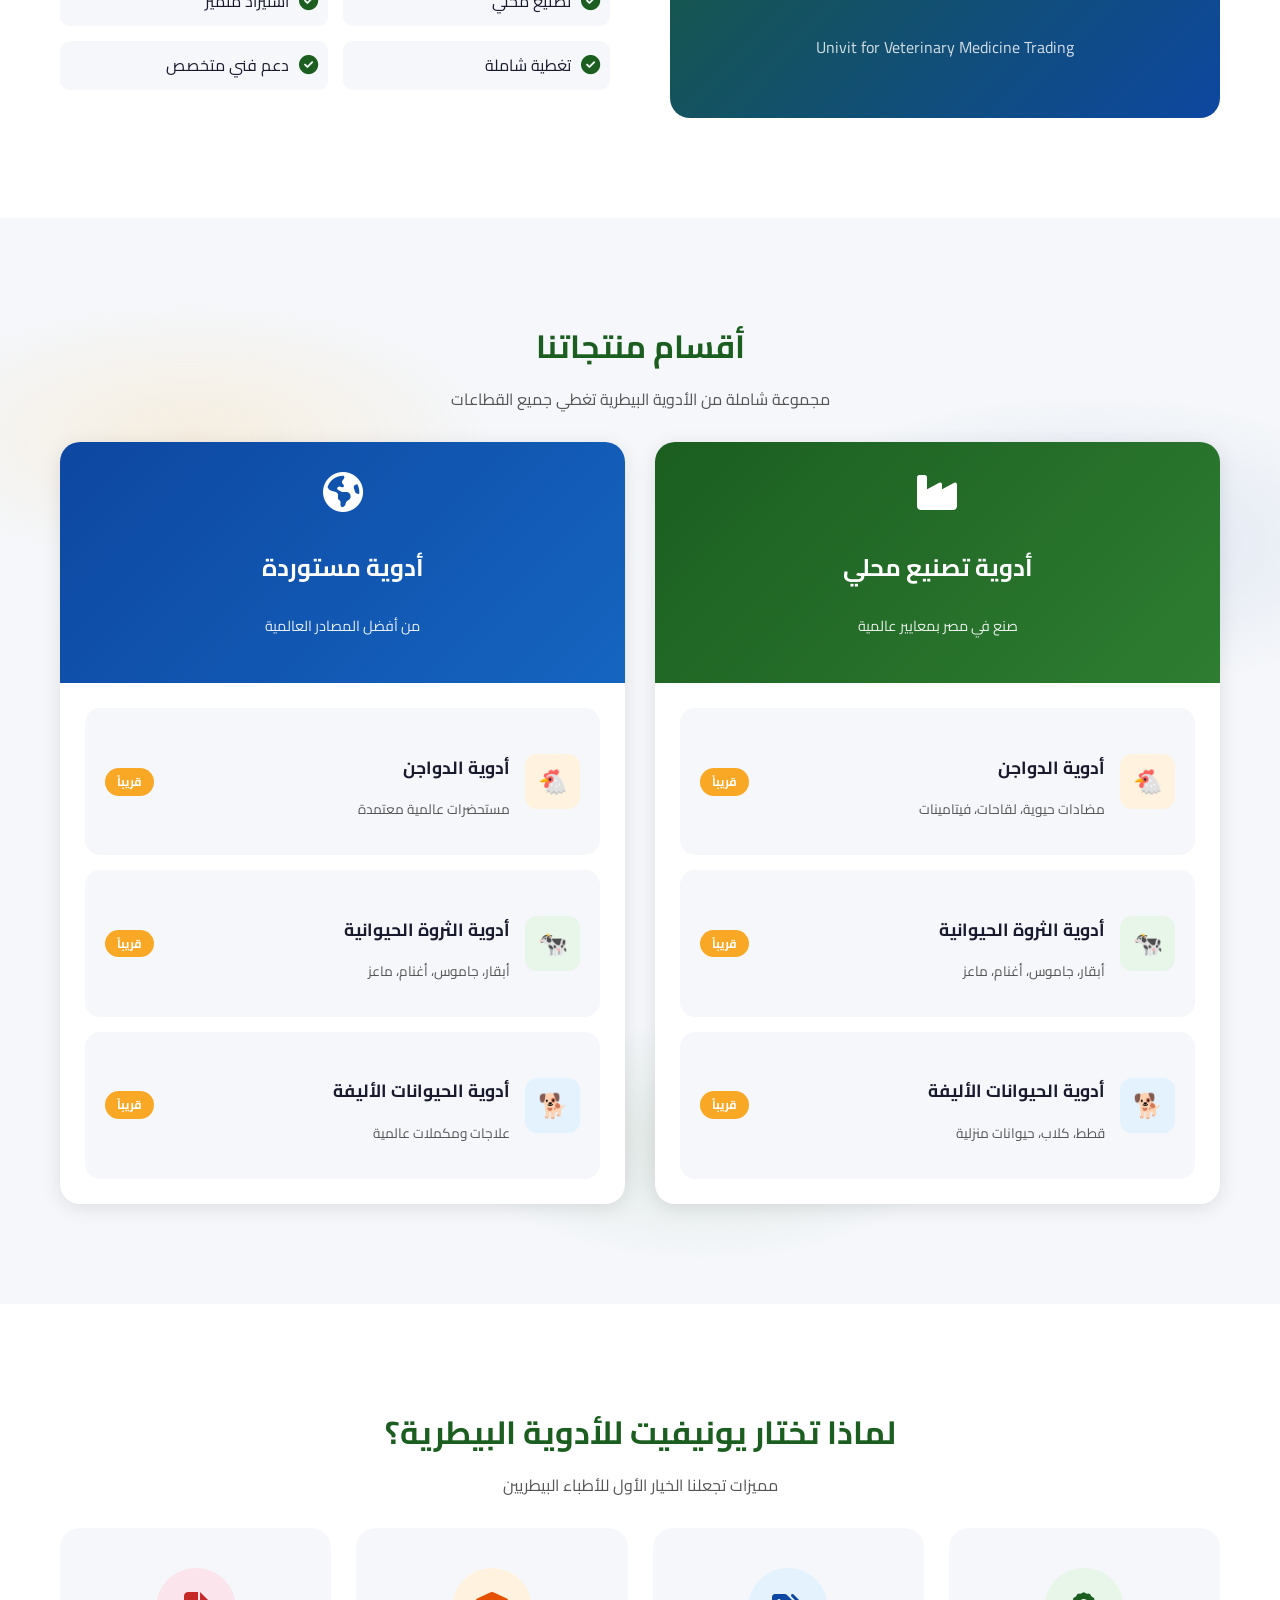
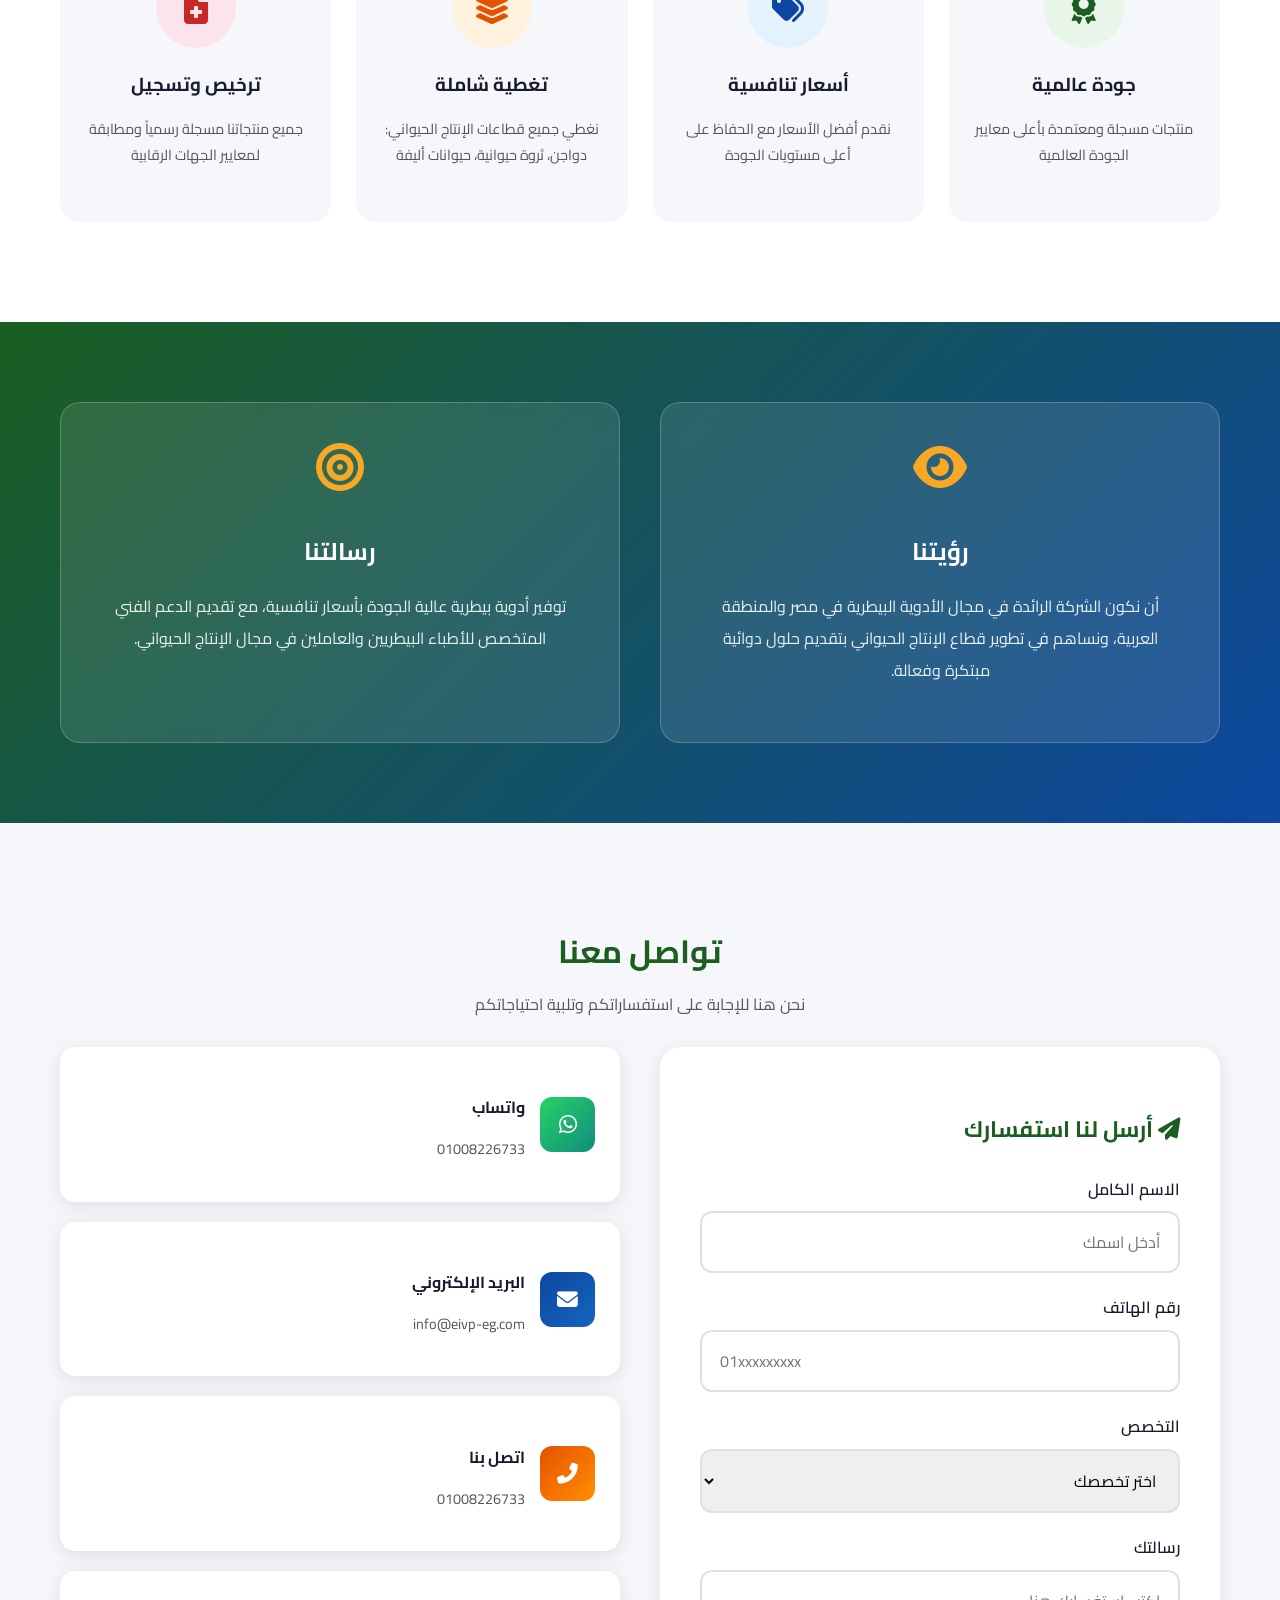
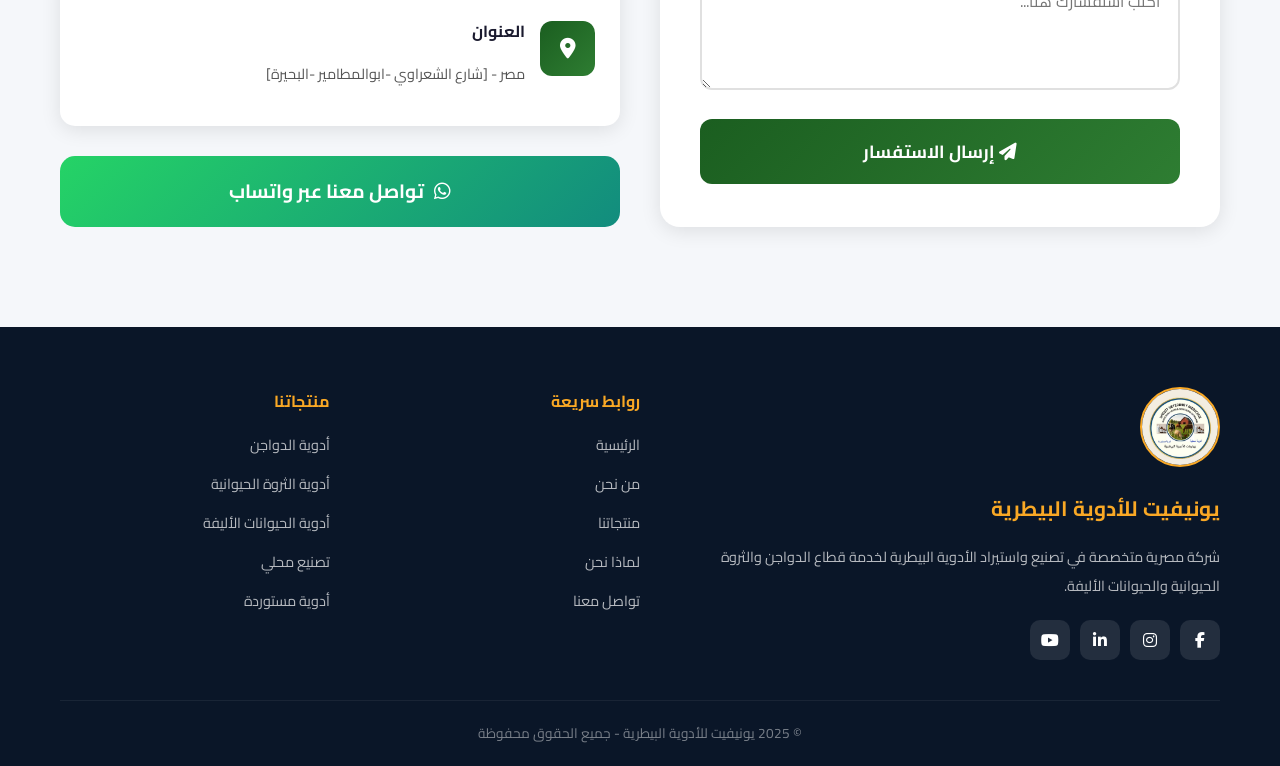
==== commit 0395f71a: "????? ??? ?????? ?? ?????? ????????" ====
--- a/index.html
+++ b/index.html
@@ -125,8 +125,8 @@
         }
 
         .hero-logo-img {
-            width: 350px;
-            height: 350px;
+            width: 200px;
+            height: 200px;
             border-radius: 50%;
             object-fit: cover;
             border: 4px solid rgba(255,255,255,0.3);
--- a/assets/site.css
+++ b/assets/site.css
@@ -310,6 +310,39 @@
   margin-bottom:14px;
 }
 
+/* Page hero brand */
+.page-hero {
+  position: relative;
+  overflow: hidden;
+}
+.page-hero-brand {
+  display: flex;
+  align-items: center;
+  justify-content: space-between;
+  gap: 24px;
+}
+.page-hero-brand-content {
+  flex: 1;
+}
+.page-hero-logo {
+  width: 200px;
+  height: 200px;
+  border-radius: 50%;
+  object-fit: cover;
+  border: 3px solid rgba(255,255,255,.35);
+  box-shadow: 0 4px 24px rgba(0,0,0,.25);
+  flex-shrink: 0;
+}
+@media (max-width: 768px) {
+  .page-hero-brand {
+    flex-direction: column;
+    text-align: center;
+  }
+  .page-hero-logo {
+    width: 160px;
+    height: 160px;
+  }
+}
 /* Footer */
 .footer{background:#0a1628;color:#fff;padding:55px 0 20px}
 .footer-grid{display:grid;grid-template-columns:2fr 1fr 1fr;gap:36px;margin-bottom:36px}
